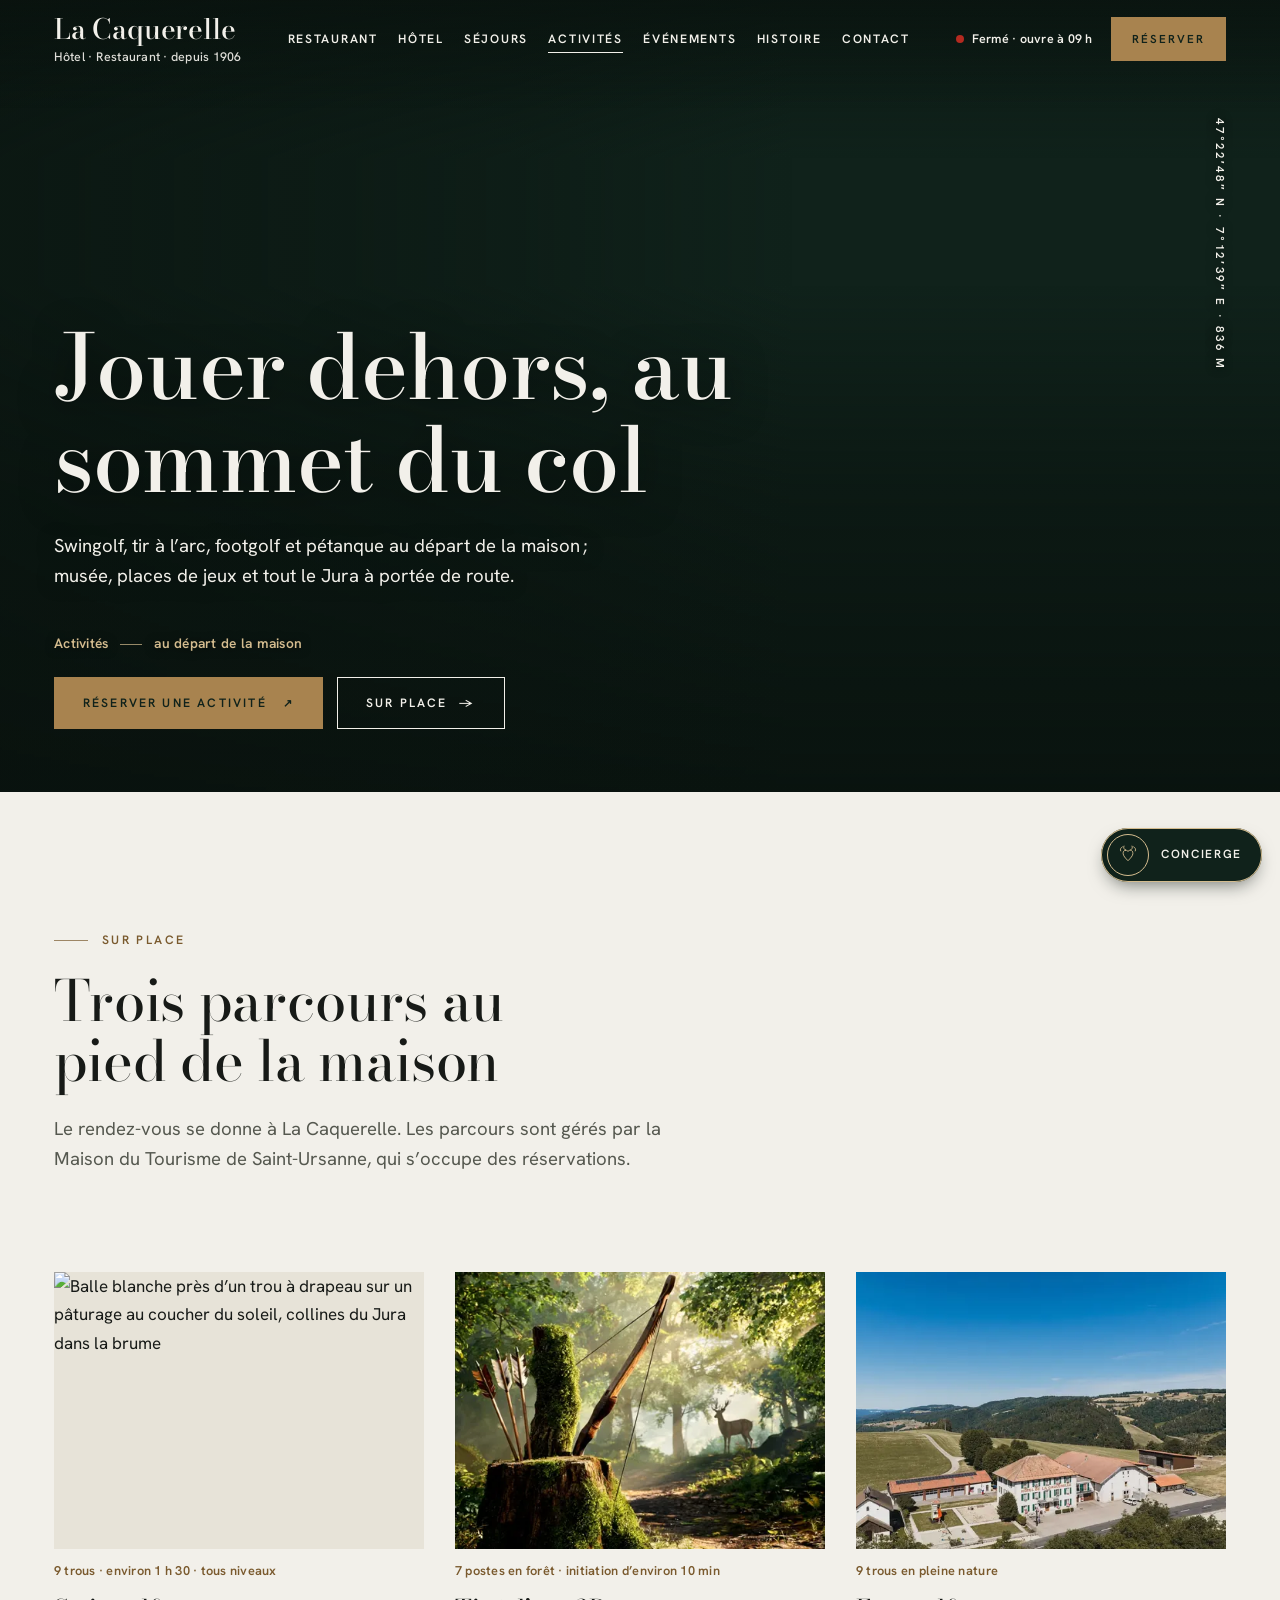
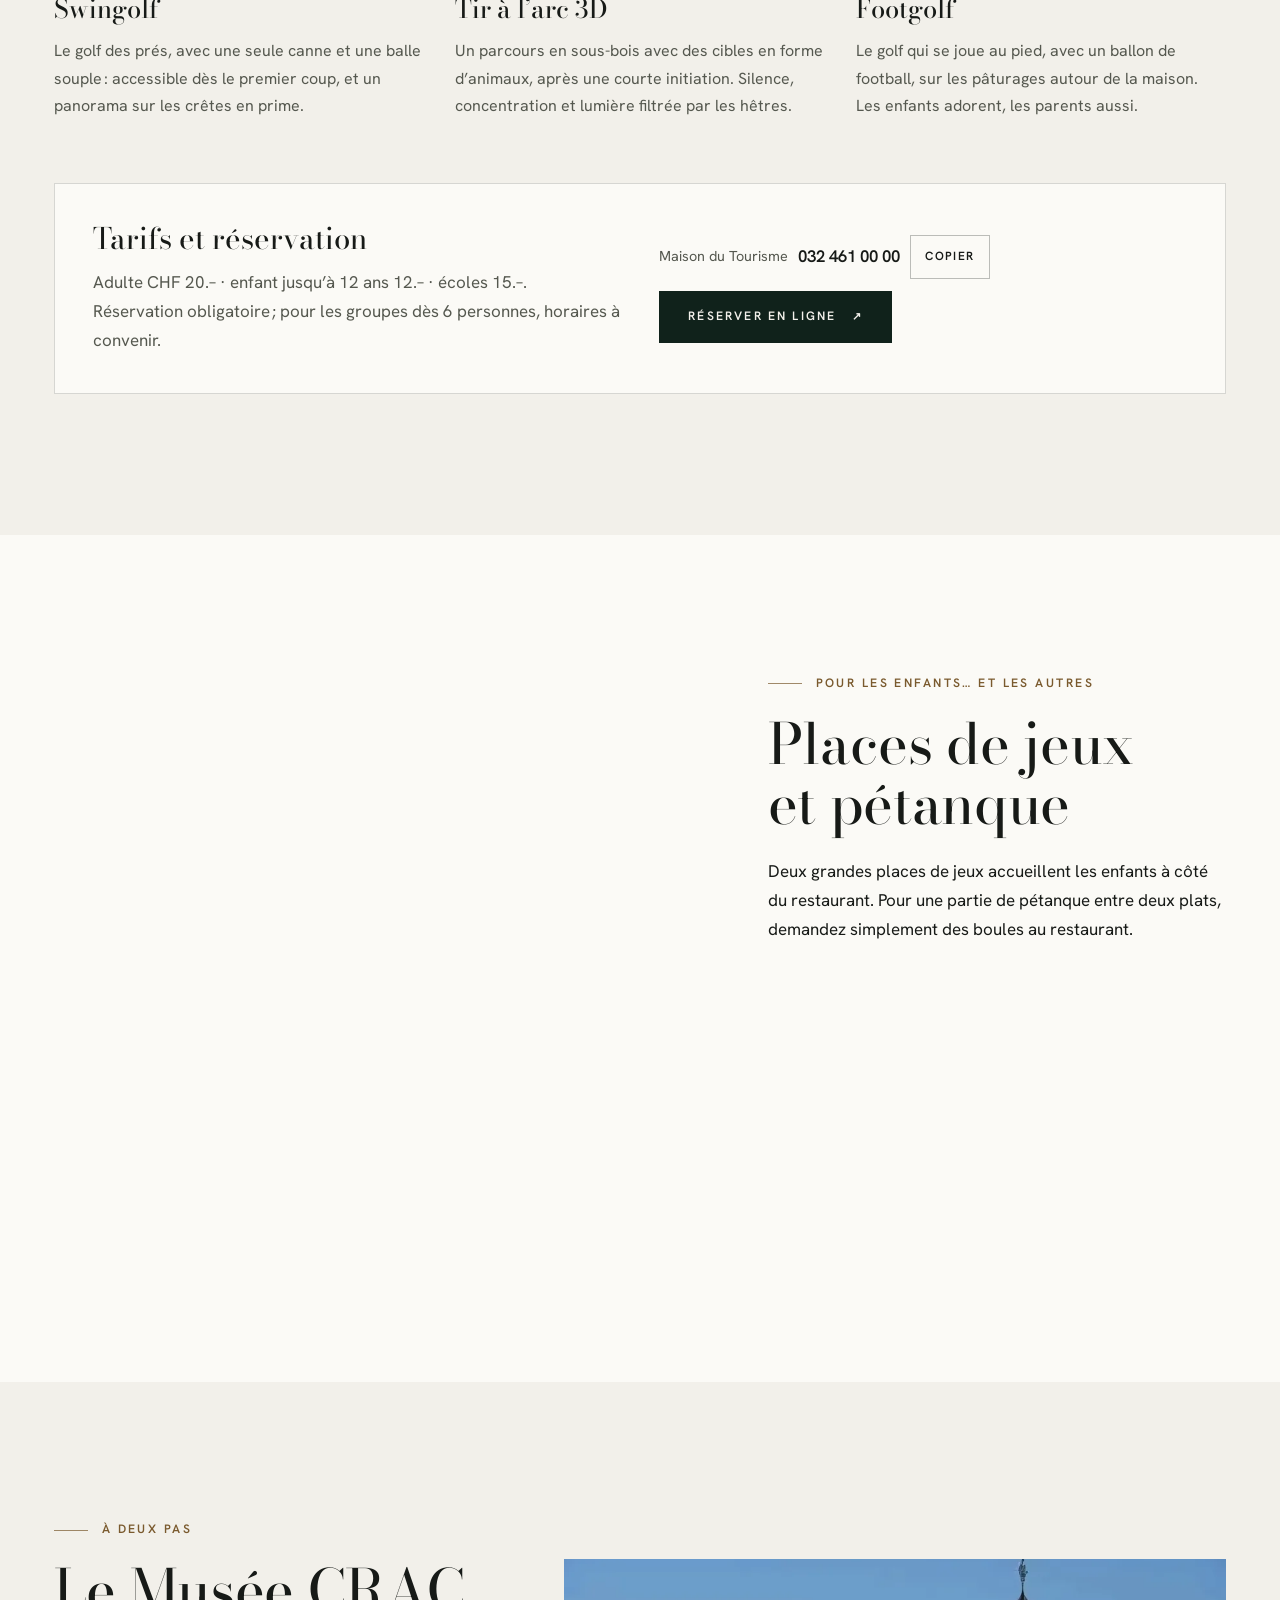
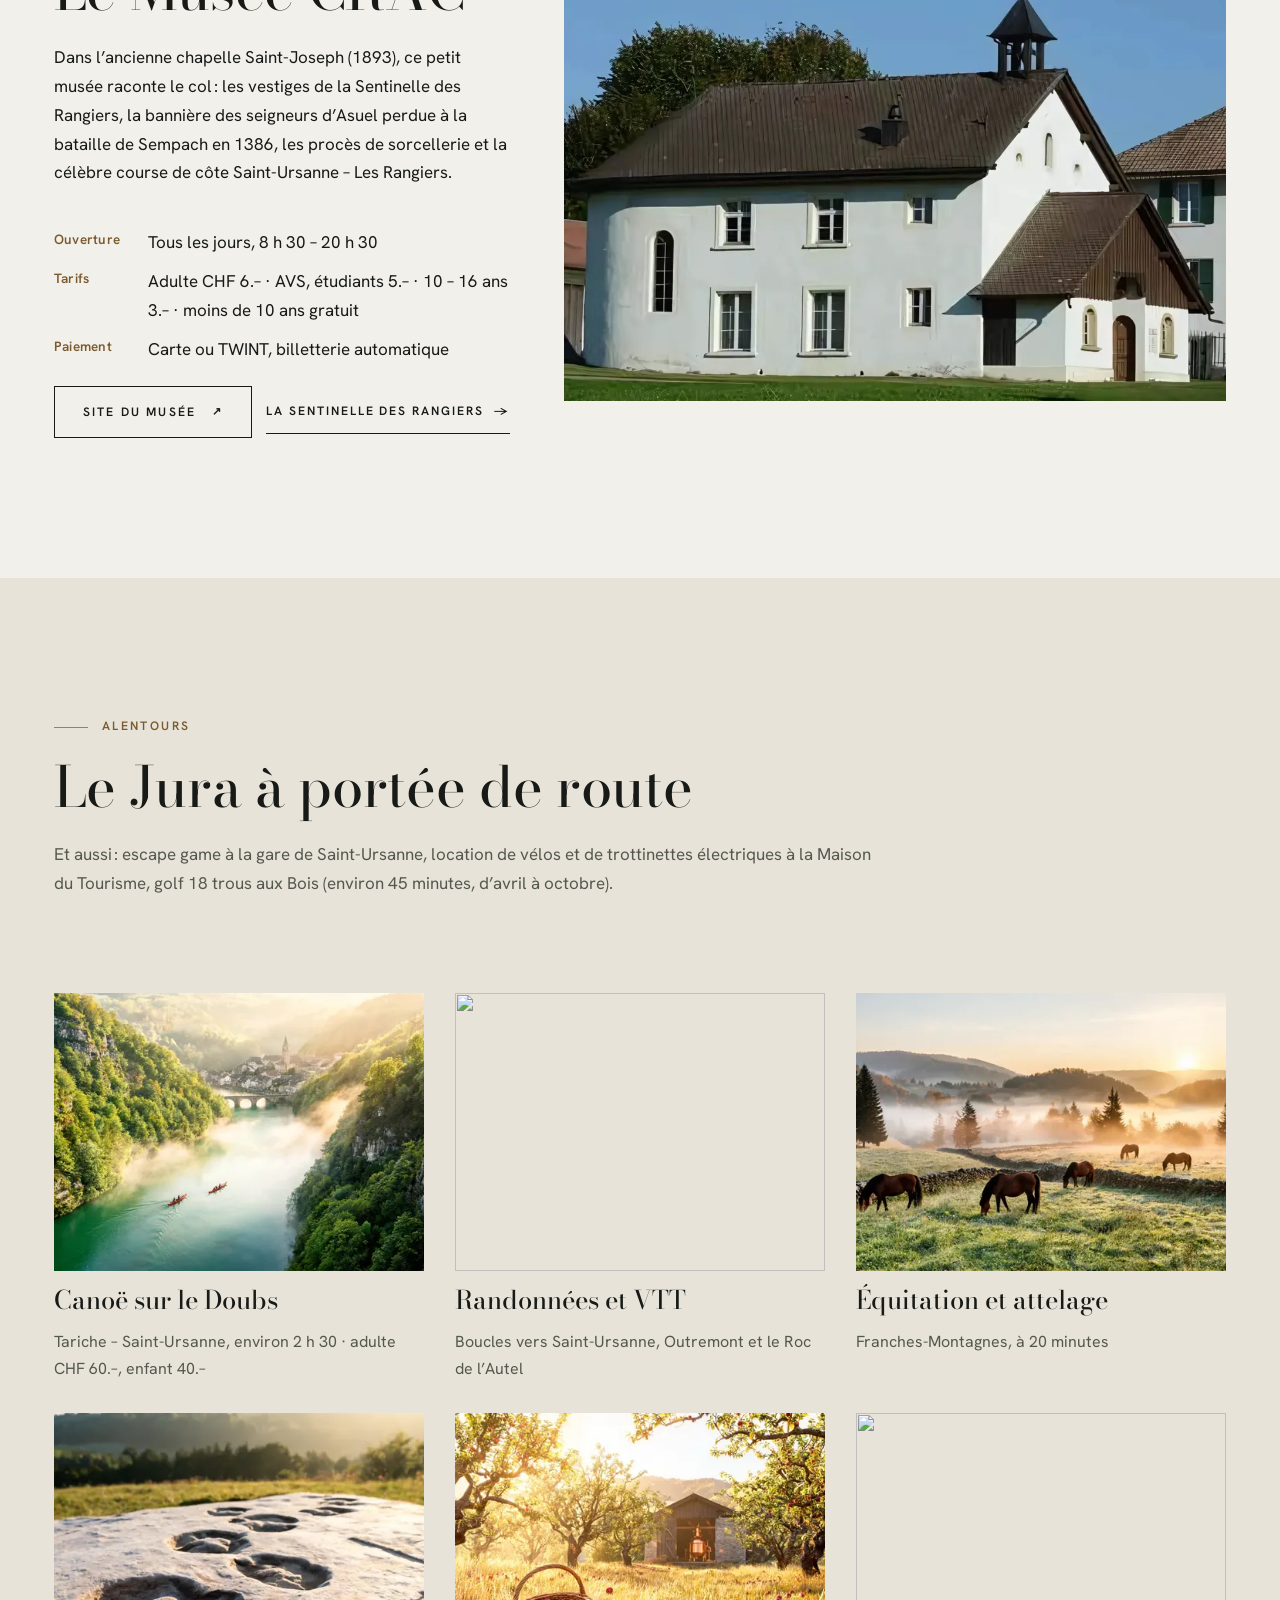
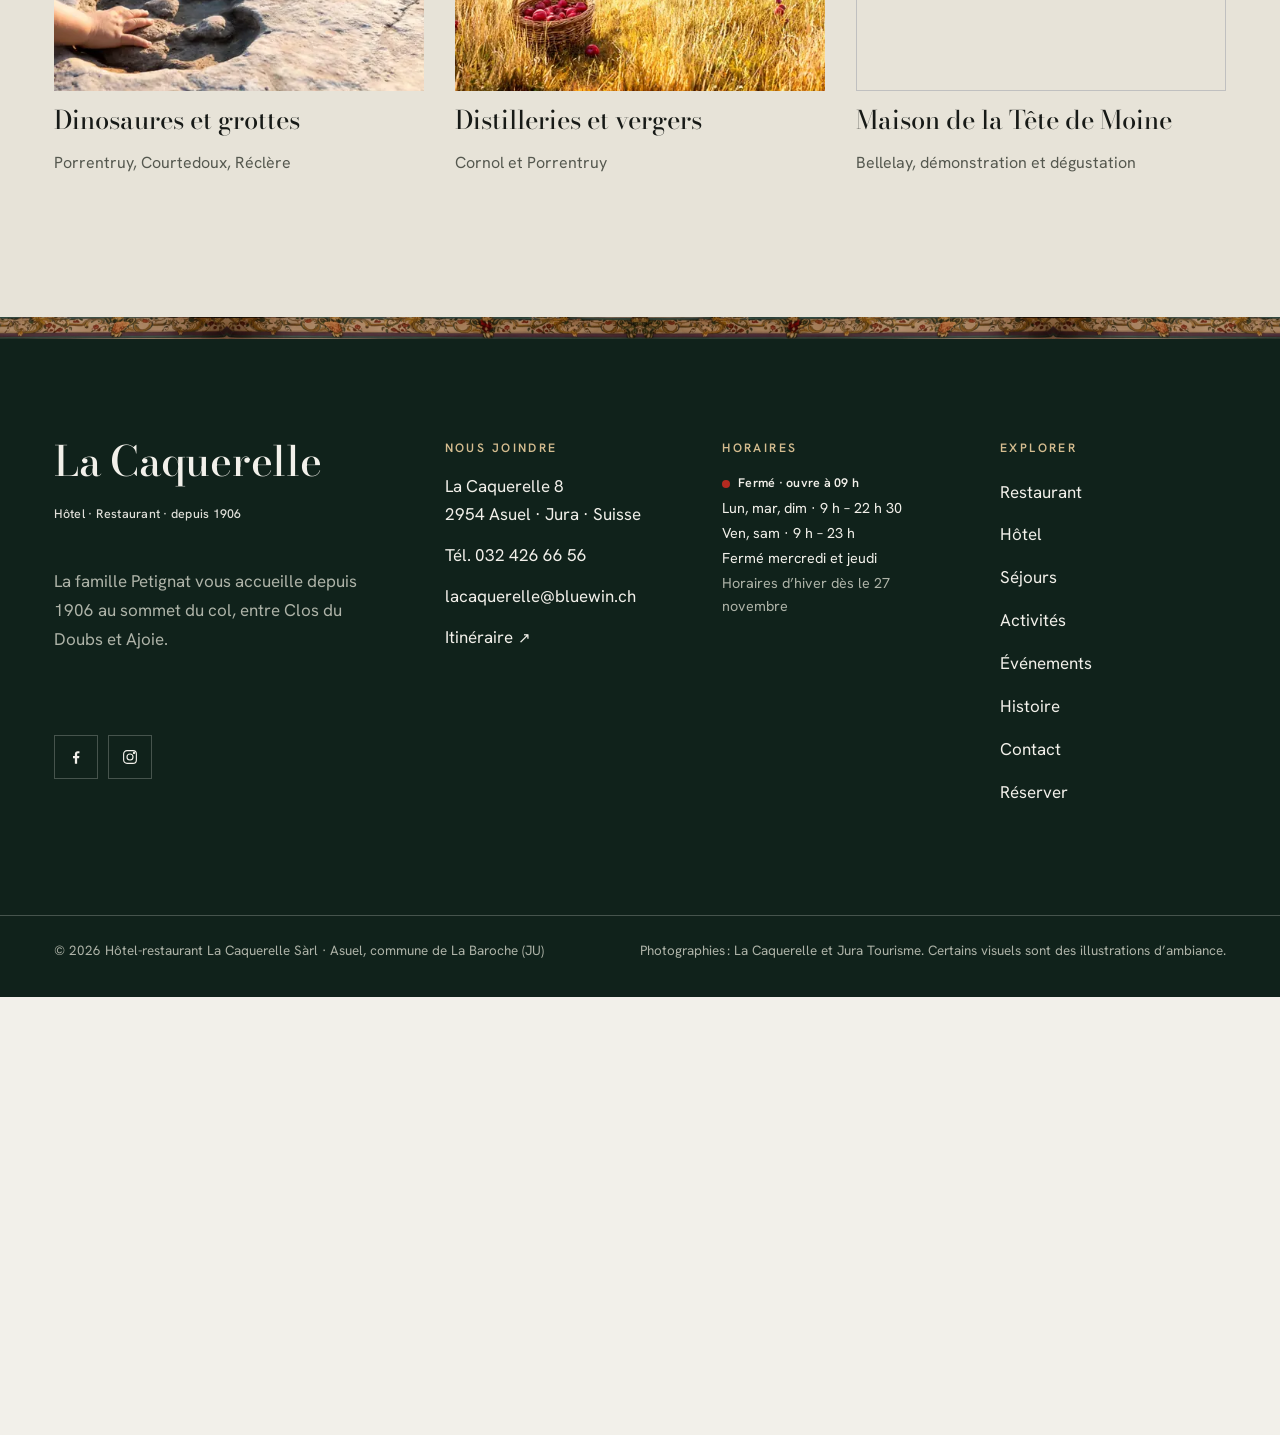
==== activites.html @ 36764144 "Add files via upload" ====
<!doctype html>
<html lang="fr-CH">
<head><meta name="googlebot" content="noindex, nofollow">
<meta charset="utf-8">
<meta name="viewport" content="width=device-width, initial-scale=1, viewport-fit=cover">
<title>Activités au col de La Caquerelle · swingolf, tir à l’arc, footgolf | Jura</title>
<meta name="description" content="Activités à La Caquerelle (JU) : swingolf 9 trous, tir à l’arc 3D en forêt, footgolf, pétanque, places de jeux et Musée CRAC. Canoë sur le Doubs, randonnées, Franches-Montagnes et dinosaures à proximité.">
<link rel="canonical" href="https://www.lacaquerelle.com/activites.html">
<meta name="robots" content="noindex, nofollow, noarchive, nosnippet, noimageindex">
<meta name="theme-color" content="#10221B">
<meta property="og:type" content="website">
<meta property="og:locale" content="fr_CH">
<meta property="og:site_name" content="La Caquerelle">
<meta property="og:title" content="Activités au col de La Caquerelle · swingolf, tir à l’arc, footgolf | Jura">
<meta property="og:description" content="Activités à La Caquerelle (JU) : swingolf 9 trous, tir à l’arc 3D en forêt, footgolf, pétanque, places de jeux et Musée CRAC. Canoë sur le Doubs, randonnées, Franches-Montagnes et dinosaures à proximité.">
<meta property="og:url" content="https://www.lacaquerelle.com/activites.html">
<meta property="og:image" content="https://www.lacaquerelle.com/img/swingolf.webp">
<meta property="og:image:width" content="1456"><meta property="og:image:height" content="819">
<meta name="twitter:card" content="summary_large_image">
<meta name="geo.region" content="CH-JU"><meta name="geo.placename" content="Asuel, La Caquerelle"><meta name="geo.position" content="47.379887;7.2109573"><meta name="ICBM" content="47.379887, 7.2109573">
<link rel="preconnect" href="https://fonts.googleapis.com"><link rel="preconnect" href="https://fonts.gstatic.com" crossorigin>
<link rel="stylesheet" href="https://fonts.googleapis.com/css2?family=Bodoni+Moda:opsz,wght@6..96,400..700&family=Hanken+Grotesk:wght@400;500;600&family=Pinyon+Script&display=swap">
<link rel="stylesheet" href="site.css">
<link rel="preload" as="image" href="swingolf.webp" imagesrcset="swingolf-640.webp 640w, swingolf-1024.webp 1024w, swingolf.webp 1456w" imagesizes="100vw" fetchpriority="high">
<script type="application/ld+json">{"@context":"https://schema.org","@graph":[{"@type":"WebSite","@id":"https://www.lacaquerelle.com/#site","url":"https://www.lacaquerelle.com/","name":"La Caquerelle","inLanguage":"fr-CH","publisher":{"@id":"https://www.lacaquerelle.com/#hotel"}},{"@type":"Hotel","@id":"https://www.lacaquerelle.com/#hotel","name":"Hôtel-Restaurant La Caquerelle","alternateName":["La Caquerelle","Hôtel de La Caquerelle","Auberge du Chevreuil"],"description":"Hôtel-restaurant familial au col de La Caquerelle (836 m), à Asuel dans le canton du Jura (Suisse), tenu par la famille Petignat depuis 1906 : 9 chambres, cuisine régionale et gibier en saison, salles de banquet et de séminaire.","url":"https://www.lacaquerelle.com/","telephone":"+41 32 426 66 56","email":"lacaquerelle@bluewin.ch","foundingDate":"1906","address":{"@type":"PostalAddress","streetAddress":"La Caquerelle 8","postalCode":"2954","addressLocality":"Asuel","addressRegion":"JU","addressCountry":"CH"},"geo":{"@type":"GeoCoordinates","latitude":47.379887,"longitude":7.2109573,"elevation":"836"},"hasMap":"https://www.google.com/maps/search/?api=1&query=47.379887%2C7.2109573","image":["https://www.lacaquerelle.com/img/facade-bleue.webp","https://www.lacaquerelle.com/img/aerien-automne.webp"],"numberOfRooms":9,"checkinTime":"15:00","checkoutTime":"11:00","amenityFeature":[{"@type":"LocationFeatureSpecification","name":"Wifi gratuit","value":true},{"@type":"LocationFeatureSpecification","name":"Parking gratuit","value":true},{"@type":"LocationFeatureSpecification","name":"Restaurant","value":true},{"@type":"LocationFeatureSpecification","name":"Terrasse","value":true},{"@type":"LocationFeatureSpecification","name":"Salles de conférence","value":true},{"@type":"LocationFeatureSpecification","name":"Places de jeux","value":true},{"@type":"LocationFeatureSpecification","name":"Douche et WC privatifs","value":true},{"@type":"LocationFeatureSpecification","name":"Télévision à écran plat","value":true}],"containsPlace":{"@id":"https://www.lacaquerelle.com/#restaurant"},"potentialAction":{"@type":"ReserveAction","target":"https://booking.juratroislacs.ch/TDS00020010000457519/tbooking/?lang=fr","name":"Réserver une chambre"},"sameAs":["https://www.facebook.com/La-Caquerelle-248301128553307/","https://www.instagram.com/restaurant_lacaquerelle/","https://www.j3l.ch/fr/P46344","https://www.myswitzerland.com/fr-ch/experiences/food-wine/restaurant/hotel-restaurant-de-la-caquerelle-1/"],"areaServed":"Jura, Suisse","brand":{"@type":"Brand","name":"La Caquerelle"}},{"@type":"Restaurant","@id":"https://www.lacaquerelle.com/#restaurant","name":"Restaurant La Caquerelle","url":"https://www.lacaquerelle.com/restaurant.html","telephone":"+41 32 426 66 56","address":{"@type":"PostalAddress","streetAddress":"La Caquerelle 8","postalCode":"2954","addressLocality":"Asuel","addressRegion":"JU","addressCountry":"CH"},"geo":{"@type":"GeoCoordinates","latitude":47.379887,"longitude":7.2109573,"elevation":"836"},"servesCuisine":["Cuisine régionale jurassienne","Cuisine suisse","Gibier","Végétarien"],"priceRange":"CHF 23–52","acceptsReservations":"https://www.mylocalina.ch/widget/?id=2bb7ca5d-07d8-4615-83be-13c94adc9818","hasMenu":"https://www.lacaquerelle.com/restaurant.html#carte","openingHoursSpecification":[{"@type":"OpeningHoursSpecification","dayOfWeek":["Monday","Tuesday","Sunday"],"opens":"09:00","closes":"22:30","validFrom":"2026-04-02","validThrough":"2026-11-26"},{"@type":"OpeningHoursSpecification","dayOfWeek":["Friday","Saturday"],"opens":"09:00","closes":"23:00","validFrom":"2026-04-02","validThrough":"2026-11-26"},{"@type":"OpeningHoursSpecification","dayOfWeek":["Monday","Tuesday"],"opens":"09:00","closes":"14:30","validFrom":"2026-11-27","validThrough":"2027-03-31"},{"@type":"OpeningHoursSpecification","dayOfWeek":["Monday","Tuesday"],"opens":"18:00","closes":"22:30","validFrom":"2026-11-27","validThrough":"2027-03-31"},{"@type":"OpeningHoursSpecification","dayOfWeek":["Friday","Saturday"],"opens":"09:00","closes":"23:00","validFrom":"2026-11-27","validThrough":"2027-03-31"},{"@type":"OpeningHoursSpecification","dayOfWeek":["Sunday"],"opens":"09:00","closes":"15:00","validFrom":"2026-11-27","validThrough":"2027-03-31"},{"@type":"OpeningHoursSpecification","dayOfWeek":["Sunday"],"opens":"18:00","closes":"22:30","validFrom":"2026-11-27","validThrough":"2027-03-31"},{"@type":"OpeningHoursSpecification","opens":"00:00","closes":"00:00","validFrom":"2026-12-24","validThrough":"2026-12-26"}],"image":"https://www.lacaquerelle.com/img/salle-soir.webp","description":"Cuisine authentique et généreuse de tradition familiale : gibier en automne, mets au fromage, truites du Jura et produits d'artisans d'Ajoie. 80 couverts, une salle de 25 places et une terrasse ombragée.","potentialAction":{"@type":"ReserveAction","target":"https://www.mylocalina.ch/widget/?id=2bb7ca5d-07d8-4615-83be-13c94adc9818","name":"Réserver une table"}},{"@type":"ItemList","name":"Activités à La Caquerelle","itemListElement":[{"@type":"ListItem","position":1,"item":{"@type":"TouristAttraction","name":"Swingolf de La Caquerelle","description":"Parcours de swingolf de 9 trous au col de La Caquerelle.","address":{"@type":"PostalAddress","streetAddress":"La Caquerelle 8","postalCode":"2954","addressLocality":"Asuel","addressRegion":"JU","addressCountry":"CH"}}},{"@type":"ListItem","position":2,"item":{"@type":"TouristAttraction","name":"Parcours de tir à l’arc 3D de La Caquerelle","description":"Parcours en forêt de 7 postes avec cibles animales 3D.","address":{"@type":"PostalAddress","streetAddress":"La Caquerelle 8","postalCode":"2954","addressLocality":"Asuel","addressRegion":"JU","addressCountry":"CH"}}},{"@type":"ListItem","position":3,"item":{"@type":"TouristAttraction","name":"Footgolf de La Caquerelle","description":"Parcours de footgolf de 9 trous en pleine nature.","address":{"@type":"PostalAddress","streetAddress":"La Caquerelle 8","postalCode":"2954","addressLocality":"Asuel","addressRegion":"JU","addressCountry":"CH"}}},{"@type":"ListItem","position":4,"item":{"@type":"Museum","name":"Musée CRAC","description":"Musée installé dans l’ancienne chapelle Saint-Joseph (1893) : vestiges de la Sentinelle des Rangiers, bannière des seigneurs d’Asuel, histoire du col.","url":"https://www.musee-crac.ch/","address":{"@type":"PostalAddress","streetAddress":"La Caquerelle 8b","postalCode":"2954","addressLocality":"Asuel","addressRegion":"JU","addressCountry":"CH"}}}]},{"@type":"BreadcrumbList","itemListElement":[{"@type":"ListItem","position":1,"name":"Accueil","item":"https://www.lacaquerelle.com/"},{"@type":"ListItem","position":2,"name":"Activités","item":"https://www.lacaquerelle.com/activites.html"}]}]}</script>
</head>
<body>
<a class="skip" href="#contenu">Aller au contenu</a>
<header class="site-header" data-header>
  <div class="site-header__inner">
    <a class="brand" href="./"><span class="brand__name">La Caquerelle</span><span class="brand__tag">Hôtel · Restaurant · depuis 1906</span></a>
    <nav class="nav" aria-label="Navigation principale"><ul><li><a href="restaurant.html">Restaurant</a></li><li><a href="hotel.html">Hôtel</a></li><li><a href="sejours.html">Séjours</a></li><li><a href="activites.html" aria-current="page">Activités</a></li><li><a href="evenements.html">Événements</a></li><li><a href="historique.html">Histoire</a></li><li><a href="contact.html">Contact</a></li></ul></nav>
    <div class="header-actions">
      <span class="open-pill" data-open-status>Horaires</span>
      <a class="btn btn--brass btn--sm" href="reserver.html">Réserver</a>
      <button class="burger" type="button" data-burger aria-expanded="false" aria-controls="menu" aria-label="Ouvrir le menu"><span></span></button>
    </div>
  </div>
</header>
<div class="menu-overlay" id="menu" role="dialog" aria-modal="true" aria-label="Menu du site" hidden>
  <div class="menu-overlay__top"><span class="brand"><span class="brand__name">La Caquerelle</span><span class="brand__tag">Hôtel · Restaurant · depuis 1906</span></span><button class="menu-close" type="button" data-close aria-label="Fermer le menu">×</button></div>
  <nav aria-label="Menu mobile"><ul><li><a href="./">Accueil</a></li><li><a href="restaurant.html">Restaurant</a></li><li><a href="hotel.html">Hôtel</a></li><li><a href="sejours.html">Séjours</a></li><li><a href="activites.html" aria-current="page">Activités</a></li><li><a href="evenements.html">Événements</a></li><li><a href="historique.html">Histoire</a></li><li><a href="contact.html">Contact</a></li><li><a href="reserver.html">Réserver</a></li></ul></nav>
  <p class="small">La Caquerelle 8 · 2954 Asuel · <span class="num">032 426 66 56</span></p>
</div>
<main id="contenu">

<section class="hero hero--page">
  <div class="hero__media"><img src="swingolf-1024.webp" srcset="swingolf-640.webp 640w, swingolf-1024.webp 1024w, swingolf.webp 1456w" sizes="100vw" alt="Drapeau de swingolf au sommet d’un pâturage, collines du Jura dans la lumière dorée" width="1456" height="819" fetchpriority="high" decoding="async"></div>
  <span class="hero__coords" aria-hidden="true">47°22′48″ N · 7°12′39″ E · 836 m</span>
  <div class="hero__content">
    <h1 class="display h1">Jouer dehors, au sommet du col</h1>
    <p class="lead">Swingolf, tir à l’arc, footgolf et pétanque au départ de la maison ; musée, places de jeux et tout le Jura à portée de route.</p>
    <p class="hero__meta"><span>Activités</span><span>au départ de la maison</span></p>
    <div class="btn-row"><a class="btn btn--brass ext" href="https://maisondutourisme.ch/fr/reservation" target="_blank" rel="noopener">Réserver une activité</a><a class="btn btn--light" href="#sur-place">Sur place <span class="arr" aria-hidden="true">→</span></a></div>
    
  </div>
</section>


<section class="section" id="sur-place" aria-labelledby="sp-t">
  <div class="container">
    <div class="section-head"><span class="eyebrow">Sur place</span><h2 class="h2" id="sp-t">Trois parcours au pied de la maison</h2><p class="lead muted">Le rendez-vous se donne à La Caquerelle. Les parcours sont gérés par la Maison du Tourisme de Saint-Ursanne, qui s’occupe des réservations.</p></div>
    <div class="cards"><article class="card"><div class="card__img"><img src="swingolf-1024.webp" srcset="swingolf-640.webp 640w, swingolf-1024.webp 1024w, swingolf.webp 1456w" sizes="(max-width: 620px) 100vw, (max-width: 980px) 50vw, 400px" alt="Balle blanche près d’un trou à drapeau sur un pâturage au coucher du soleil, collines du Jura dans la brume" width="1456" height="819" loading="lazy" decoding="async"></div><div class="card__meta"><span>9 trous · environ 1 h 30 · tous niveaux</span></div><h3>Swingolf</h3><p>Le golf des prés, avec une seule canne et une balle souple : accessible dès le premier coup, et un panorama sur les crêtes en prime.</p></article><article class="card"><div class="card__img"><img src="archerie-1024.webp" srcset="archerie-640.webp 640w, archerie-1024.webp 1024w, archerie.webp 1456w" sizes="(max-width: 620px) 100vw, (max-width: 980px) 50vw, 400px" alt="Arc de bois et flèches contre une souche moussue, un cerf à la lisière de la forêt" width="1456" height="819" loading="lazy" decoding="async"></div><div class="card__meta"><span>7 postes en forêt · initiation d’environ 10 min</span></div><h3>Tir à l’arc 3D</h3><p>Un parcours en sous-bois avec des cibles en forme d’animaux, après une courte initiation. Silence, concentration et lumière filtrée par les hêtres.</p></article><article class="card"><div class="card__img"><img src="photo-aerial-1024.webp" srcset="photo-aerial-640.webp 640w, photo-aerial-1024.webp 1024w, photo-aerial.webp 1345w" sizes="(max-width: 620px) 100vw, (max-width: 980px) 50vw, 400px" alt="Vue aérienne de La Caquerelle en été, entre pâturages et forêts du Jura" width="1345" height="896" loading="lazy" decoding="async"></div><div class="card__meta"><span>9 trous en pleine nature</span></div><h3>Footgolf</h3><p>Le golf qui se joue au pied, avec un ballon de football, sur les pâturages autour de la maison. Les enfants adorent, les parents aussi.</p></article></div>
    <div class="panel mt-l grid-2" style="align-items:center">
      <div class="stack-sm"><h3 class="h3">Tarifs et réservation</h3><p class="muted" style="margin:0">Adulte CHF 20.– · enfant jusqu’à 12 ans 12.– · écoles 15.–. Réservation obligatoire ; pour les groupes dès 6 personnes, horaires à convenir.</p></div>
      <div class="stack-sm"><p class="copyline" style="margin:0"><span class="small muted">Maison du Tourisme</span><code id="tel-mdt">032 461 00 00</code><button class="copy" type="button" data-copy="#tel-mdt">Copier</button></p><div class="btn-row"><a class="btn btn--solid ext" href="https://maisondutourisme.ch/fr/reservation" target="_blank" rel="noopener">Réserver en ligne</a></div></div>
    </div>
  </div>
</section>

<section class="section section--paper" aria-labelledby="jeux-t">
  <div class="container split">
    <figure class="split__media split__media--wide"><img src="photo-jeux1-1024.webp" srcset="photo-jeux1-640.webp 640w, photo-jeux1-1024.webp 1024w, photo-jeux1.webp 1344w" sizes="(max-width: 900px) 100vw, 58vw" alt="Place de jeux avec toboggan rouge et balançoires sur le gazon devant l’hôtel" width="1344" height="896" loading="lazy" decoding="async"></figure>
    <div class="split__text stack">
      <span class="eyebrow">Pour les enfants… et les autres</span>
      <h2 class="h2" id="jeux-t">Places de jeux et pétanque</h2>
      <p>Deux grandes places de jeux accueillent les enfants à côté du restaurant. Pour une partie de pétanque entre deux plats, demandez simplement des boules au restaurant.</p>
      <figure><img src="photo-jeux2-1024.webp" srcset="photo-jeux2-640.webp 640w, photo-jeux2-1024.webp 1024w, photo-jeux2.webp 1456w" sizes="(max-width: 900px) 100vw, 58vw" alt="Grande structure de jeux colorée sur la pelouse, forêt en arrière-plan" width="1456" height="813" loading="lazy" decoding="async"></figure>
    </div>
  </div>
</section>

<section class="section" id="musee" aria-labelledby="crac-t">
  <div class="container split split--rev">
    <figure class="split__media split__media--wide"><img src="photo-chapelle-1024.webp" srcset="photo-chapelle-640.webp 640w, photo-chapelle-1024.webp 1024w, photo-chapelle.webp 1307w" sizes="(max-width: 900px) 100vw, 58vw" alt="L’ancienne chapelle Saint-Joseph de La Caquerelle, aujourd’hui Musée CRAC, murs blancs et clocheton" width="1307" height="924" loading="lazy" decoding="async"></figure>
    <div class="split__text stack">
      <span class="eyebrow">À deux pas</span>
      <h2 class="h2" id="crac-t">Le Musée CRAC</h2>
      <p>Dans l’ancienne chapelle Saint-Joseph (1893), ce petit musée raconte le col : les vestiges de la Sentinelle des Rangiers, la bannière des seigneurs d’Asuel perdue à la bataille de Sempach en 1386, les procès de sorcellerie et la célèbre course de côte Saint-Ursanne – Les Rangiers.</p>
      <dl class="kv"><dt>Ouverture</dt><dd>Tous les jours, 8 h 30 – 20 h 30</dd><dt>Tarifs</dt><dd>Adulte CHF 6.– · AVS, étudiants 5.– · 10 – 16 ans 3.– · moins de 10 ans gratuit</dd><dt>Paiement</dt><dd>Carte ou TWINT, billetterie automatique</dd></dl>
      <div class="btn-row"><a class="btn ext" href="https://www.musee-crac.ch/" target="_blank" rel="noopener">Site du musée</a><a class="link" href="historique.html#sentinelle">La Sentinelle des Rangiers <span class="arr" aria-hidden="true">→</span></a></div>
    </div>
  </div>
</section>

<section class="section section--deep" aria-labelledby="near-t">
  <div class="container">
    <div class="section-head"><span class="eyebrow">Alentours</span><h2 class="h2" id="near-t">Le Jura à portée de route</h2><p class="muted">Et aussi : escape game à la gare de Saint-Ursanne, location de vélos et de trottinettes électriques à la Maison du Tourisme, golf 18 trous aux Bois (environ 45 minutes, d’avril à octobre).</p></div>
    <div class="cards"><a class="card" href="sejours.html#doubs"><div class="card__img"><img src="doubs-1024.webp" srcset="doubs-640.webp 640w, doubs-1024.webp 1024w, doubs-1600.webp 1600w, doubs.webp 2400w" sizes="(max-width: 620px) 100vw, (max-width: 980px) 50vw, 400px" alt="" width="2400" height="1350" loading="lazy" decoding="async"></div><h3>Canoë sur le Doubs</h3><p>Tariche – Saint-Ursanne, environ 2 h 30 · adulte CHF 60.–, enfant 40.–</p></a><a class="card" href="sejours.html#randonnee"><div class="card__img"><img src="rando-1024.webp" srcset="rando-640.webp 640w, rando-1024.webp 1024w, rando.webp 1456w" sizes="(max-width: 620px) 100vw, (max-width: 980px) 50vw, 400px" alt="" width="1456" height="819" loading="lazy" decoding="async"></div><h3>Randonnées et VTT</h3><p>Boucles vers Saint-Ursanne, Outremont et le Roc de l’Autel</p></a><a class="card" href="sejours.html#franches-montagnes"><div class="card__img"><img src="chevaux-1024.webp" srcset="chevaux-640.webp 640w, chevaux-1024.webp 1024w, chevaux.webp 1456w" sizes="(max-width: 620px) 100vw, (max-width: 980px) 50vw, 400px" alt="" width="1456" height="819" loading="lazy" decoding="async"></div><h3>Équitation et attelage</h3><p>Franches-Montagnes, à 20 minutes</p></a><a class="card" href="sejours.html#dinosaures"><div class="card__img"><img src="dinosaures-1024.webp" srcset="dinosaures-640.webp 640w, dinosaures-1024.webp 1024w, dinosaures.webp 1456w" sizes="(max-width: 620px) 100vw, (max-width: 980px) 50vw, 400px" alt="" width="1456" height="819" loading="lazy" decoding="async"></div><h3>Dinosaures et grottes</h3><p>Porrentruy, Courtedoux, Réclère</p></a><a class="card" href="sejours.html#damassine"><div class="card__img"><img src="damassine-1024.webp" srcset="damassine-640.webp 640w, damassine-1024.webp 1024w, damassine.webp 1456w" sizes="(max-width: 620px) 100vw, (max-width: 980px) 50vw, 400px" alt="" width="1456" height="819" loading="lazy" decoding="async"></div><h3>Distilleries et vergers</h3><p>Cornol et Porrentruy</p></a><a class="card" href="sejours.html#hiver"><div class="card__img"><img src="tetedemoine-1024.webp" srcset="tetedemoine-640.webp 640w, tetedemoine-1024.webp 1024w, tetedemoine.webp 1456w" sizes="(max-width: 620px) 100vw, (max-width: 980px) 50vw, 400px" alt="" width="1456" height="819" loading="lazy" decoding="async"></div><h3>Maison de la Tête de Moine</h3><p>Bellelay, démonstration et dégustation</p></a></div>
  </div>
</section>

</main>
<footer class="site-footer on-dark">
  <div class="frise" aria-hidden="true"></div>
  <div class="container footer-grid">
    <div class="footer-brand stack-sm">
      <span class="brand"><span class="brand__name">La Caquerelle</span><span class="brand__tag">Hôtel · Restaurant · depuis 1906</span></span>
      <p class="muted mt-s">La famille Petignat vous accueille depuis 1906 au sommet du col, entre Clos du Doubs et Ajoie.</p>
      <div class="socials"><a href="https://www.facebook.com/La-Caquerelle-248301128553307/" target="_blank" rel="noopener" aria-label="Facebook"><svg viewBox="0 0 24 24" fill="currentColor" aria-hidden="true"><path d="M13.5 21v-7.5h2.6l.4-3h-3V8.6c0-.9.3-1.5 1.5-1.5h1.6V4.4c-.3 0-1.2-.1-2.3-.1-2.3 0-3.8 1.4-3.8 3.9v2.3H8v3h2.5V21h3z"/></svg></a><a href="https://www.instagram.com/restaurant_lacaquerelle/" target="_blank" rel="noopener" aria-label="Instagram"><svg viewBox="0 0 24 24" fill="none" stroke="currentColor" stroke-width="1.5" aria-hidden="true"><rect x="3.5" y="3.5" width="17" height="17" rx="4.5"/><circle cx="12" cy="12" r="4"/><circle cx="17.3" cy="6.7" r=".8" fill="currentColor"/></svg></a></div>
    </div>
    <div>
      <h2>Nous joindre</h2>
      <address style="font-style:normal" class="stack-sm">
        <span>La Caquerelle 8<br>2954 Asuel · Jura · Suisse</span>
        <span class="num">Tél. 032 426 66 56</span>
        <span>lacaquerelle@bluewin.ch</span>
        <a class="ext" href="https://www.google.com/maps/search/?api=1&query=47.379887%2C7.2109573" target="_blank" rel="noopener">Itinéraire</a>
      </address>
    </div>
    <div>
      <h2>Horaires</h2>
      <ul class="small">
        <li><span class="open-pill" data-open-status>Horaires</span></li>
        <li>Lun, mar, dim · 9 h – 22 h 30</li>
        <li>Ven, sam · 9 h – 23 h</li>
        <li>Fermé mercredi et jeudi</li>
        <li class="muted">Horaires d’hiver dès le 27 novembre</li>
      </ul>
    </div>
    <div>
      <h2>Explorer</h2>
      <ul><li><a href="restaurant.html">Restaurant</a></li><li><a href="hotel.html">Hôtel</a></li><li><a href="sejours.html">Séjours</a></li><li><a href="activites.html">Activités</a></li><li><a href="evenements.html">Événements</a></li><li><a href="historique.html">Histoire</a></li><li><a href="contact.html">Contact</a></li><li><a href="reserver.html">Réserver</a></li></ul>
    </div>
  </div>
  <div class="container footer-bottom">
    <p>© 2026 Hôtel-restaurant La Caquerelle Sàrl · Asuel, commune de La Baroche (JU)</p>
    <p>Photographies : La Caquerelle et Jura Tourisme. Certains visuels sont des illustrations d’ambiance.</p>
  </div>
</footer>
<button class="cg-fab" type="button" data-cg-fab aria-expanded="false" aria-label="Ouvrir le concierge"><span class="cg-mono"><svg viewBox="0 0 32 32" fill="none" stroke="currentColor" stroke-width="1.1" stroke-linecap="round" stroke-linejoin="round" aria-hidden="true"><path d="M11 5c-1 2 0 4 2 5M9 6c-2 1-3 3-2 5M21 5c1 2 0 4-2 5M23 6c2 1 3 3 2 5"/><path d="M13 10c-2 0-3 2-3 4 0 3 3 6 6 9 3-3 6-6 6-9 0-2-1-4-3-4-1 0-2 .5-3 1.5C15 10.5 14 10 13 10z"/></svg></span><span class="lbl">Concierge</span></button>
<script src="site.js" defer></script>
</body>
</html>
---- site.css ----
/* La Caquerelle — feuille de style
   Layout : des « chapitres » photographiques plein écran alternent avec des bandes éditoriales couleur chaux
   sur une grille de 12 colonnes (1320 px) ; les sections vert sapin portent la réservation et le concierge.
   Typo : Bodoni Moda (titres, optique réglée selon le fond) · Hanken Grotesk 400/500/600 (texte, étiquettes). */
:root{
  --chaux:#F2F0EA;        /* façade chaulée */
  --chaux-deep:#E7E3D8;
  --paper:#FBFAF6;
  --spruce:#10221B;       /* nuit sur les sapins */
  --spruce-2:#183429;
  --shutter:#245442;      /* volets verts */
  --brass:#A8834F;        /* laiton : filets, fonds de boutons */
  --brass-ink:#7A5A2E;    /* laiton lisible : texte sur fond clair (5,5:1) */
  --brass-light:#D4BC8F;  /* laiton sur fond sombre (9:1) */
  --geranium:#B42A20;     /* géraniums des fenêtres */
  --geranium-light:#E8897D;
  --ink:#171A17;
  --stone:#55584F;
  --mist:#AEB3A8;
  --line:rgba(23,26,23,.16);
  --line-light:rgba(242,240,234,.24);
  --scrim:9,18,14;
  --f-display:"Bodoni Moda","Bodoni 72","Didot",Georgia,serif;
  --f-body:"Hanken Grotesk","Helvetica Neue",Arial,sans-serif;
  --f-script:"Pinyon Script","Snell Roundhand","Apple Chancery",cursive;
  /* Optique Bodoni : petite taille optique = déliés plus épais, lisibles sur photo */
  --opsz-page:30;
  --opsz-photo:14;
  --wght-page:440;
  --wght-photo:520;
  --shadow-photo:0 1px 2px rgba(5,12,9,.4),0 6px 36px rgba(5,12,9,.5);
  --t-label:.76rem;       /* étiquettes capitales, ≥ 12 px */
  --gutter:clamp(16px,4.2vw,64px);
  --maxw:1320px;
  --ease:cubic-bezier(.23,1,.32,1);
  --ease-io:cubic-bezier(.77,0,.175,1);
  color-scheme:light;
}
*,*::before,*::after{box-sizing:border-box}
html{-webkit-text-size-adjust:100%;scroll-behavior:smooth;scroll-padding-top:110px}
body{margin:0;background:var(--chaux);color:var(--ink);font:400 1.0625rem/1.7 var(--f-body);-webkit-font-smoothing:antialiased;text-rendering:optimizeLegibility;overflow-x:clip}
img{max-width:100%;height:auto;display:block}
[hidden]{display:none!important}
a{color:inherit;text-underline-offset:.2em}
p{margin:0 0 1.1em}
h1,h2,h3,h4{margin:0;font-weight:400}
ul{margin:0;padding:0}
button,input,select,textarea{font:inherit;color:inherit}
:focus-visible{outline:2px solid var(--brass-ink);outline-offset:3px}
.on-dark :focus-visible,.hero :focus-visible,.chapter :focus-visible,.site-header:not(.is-solid) :focus-visible,.menu-overlay :focus-visible,.concierge :focus-visible{outline-color:var(--brass-light)}
.sr-only{position:absolute!important;width:1px;height:1px;overflow:hidden;clip:rect(0 0 0 0);white-space:nowrap}
.skip{position:absolute;left:16px;top:-80px;z-index:200;background:var(--spruce);color:var(--chaux);padding:14px 18px}
.skip:focus{top:calc(12px + env(safe-area-inset-top,0px))}

/* ---------- Typographie ---------- */
.container{width:100%;max-width:calc(var(--maxw) + 2*var(--gutter));margin-inline:auto;padding-inline:var(--gutter)}
.container--narrow{max-width:calc(820px + 2*var(--gutter))}
.eyebrow{display:inline-flex;align-items:center;gap:14px;font:600 var(--t-label)/1.3 var(--f-body);letter-spacing:.2em;text-transform:uppercase;color:var(--brass-ink)}
.eyebrow::before{content:"";width:34px;height:1px;background:currentColor;opacity:.7;flex:none}
.on-dark .eyebrow,.eyebrow--light{color:var(--brass-light)}
.display,.h2,.h3{font-family:var(--f-display);font-variation-settings:"opsz" var(--opsz-page);font-weight:var(--wght-page);text-wrap:balance}
.display{line-height:1.04;letter-spacing:-.008em}
.display em,.h2 em,.h3 em{font-style:normal}
.h1{font-size:clamp(2.9rem,7vw,6.4rem)}
.h2{font-size:clamp(2.1rem,4.4vw,3.9rem);line-height:1.08;letter-spacing:-.006em}
.h3{font-size:clamp(1.5rem,2.3vw,2rem);line-height:1.15}
.lead{font-size:clamp(1.12rem,1.45vw,1.3rem);line-height:1.62;max-width:62ch}
.muted{color:var(--stone)}
.on-dark .muted{color:var(--mist)}
.small{font-size:.9rem;line-height:1.6}
.stack{display:grid;gap:22px}
.stack-sm{display:grid;gap:12px}
.num{font-variant-numeric:tabular-nums lining-nums}
/* Titres posés sur une photographie : déliés renforcés + ombre portée douce */
.hero .display,.chapter .h2,.tile__t,.sejour__num,.band-title{font-variation-settings:"opsz" var(--opsz-photo);font-weight:var(--wght-photo);text-shadow:var(--shadow-photo)}

/* ---------- Boutons ---------- */
.btn{--bc:currentColor;display:inline-flex;align-items:center;justify-content:center;gap:12px;min-height:52px;padding:15px 28px;border:1px solid var(--bc);border-radius:0;background:transparent;color:inherit;font:600 var(--t-label)/1 var(--f-body);letter-spacing:.18em;text-transform:uppercase;text-decoration:none;cursor:pointer;touch-action:manipulation;transition:background-color .2s ease,color .2s ease,border-color .2s ease,transform .16s var(--ease)}
.btn:active{transform:scale(.97)}
.btn--brass{background:var(--brass);border-color:var(--brass);color:var(--spruce)}
.btn--solid{background:var(--spruce);border-color:var(--spruce);color:var(--chaux)}
.btn--sm{min-height:44px;padding:12px 20px;font-size:.72rem}
.btn .arr{transition:transform .2s var(--ease)}
.link{display:inline-flex;align-items:center;gap:10px;min-height:44px;font:600 var(--t-label)/1.4 var(--f-body);letter-spacing:.16em;text-transform:uppercase;text-decoration:none;border-bottom:1px solid currentColor}
.btn-row{display:flex;flex-wrap:wrap;gap:14px;align-items:center}
@media (hover:hover) and (pointer:fine){
  .btn:hover{background:var(--ink);color:var(--chaux);border-color:var(--ink)}
  .btn--brass:hover{background:var(--spruce);border-color:var(--spruce);color:var(--chaux)}
  .btn--solid:hover{background:var(--brass);border-color:var(--brass);color:var(--spruce)}
  .on-dark .btn:not(.btn--brass):not(.btn--solid):hover,.btn--light:hover{background:var(--chaux);color:var(--spruce);border-color:var(--chaux)}
  .on-dark .btn--brass:hover,.hero .btn--brass:hover,.chapter .btn--brass:hover{background:var(--chaux);border-color:var(--chaux);color:var(--spruce)}
  .btn:hover .arr{transform:translateX(4px)}
  .link:hover{color:var(--brass-ink)}
  .on-dark .link:hover{color:var(--brass-light)}
}

/* ---------- En-tête ---------- */
.site-header{position:fixed;inset:0 0 auto 0;z-index:60;color:var(--chaux);padding-top:env(safe-area-inset-top,0px);transition:background-color .25s ease,color .25s ease,box-shadow .25s ease}
.site-header::before{content:"";position:absolute;inset:0 0 -30px 0;background:linear-gradient(180deg,rgba(var(--scrim),.6),rgba(var(--scrim),0));pointer-events:none;transition:opacity .25s ease}
.site-header.is-solid{background:rgba(242,240,234,.96);color:var(--ink);box-shadow:0 1px 0 var(--line);-webkit-backdrop-filter:saturate(1.2) blur(14px);backdrop-filter:saturate(1.2) blur(14px)}
.site-header.is-solid::before{opacity:0}
.site-header__inner{position:relative;display:flex;align-items:center;justify-content:space-between;gap:24px;height:78px;padding-inline:var(--gutter)}
.brand{display:grid;text-decoration:none;line-height:1;gap:8px;flex:none}
.brand__name{font:500 1.75rem/1 var(--f-display);font-variation-settings:"opsz" 20;letter-spacing:-.006em;white-space:nowrap}
.brand__name em{font-style:normal}
.brand__tag{font:500 .78rem/1 var(--f-body);letter-spacing:.02em;white-space:nowrap;opacity:.92}
.nav ul{display:flex;gap:clamp(12px,1.6vw,28px);list-style:none}
.nav a{position:relative;display:inline-flex;align-items:center;min-height:44px;font:600 var(--t-label)/1 var(--f-body);letter-spacing:.14em;text-transform:uppercase;text-decoration:none}
.nav a::after{content:"";position:absolute;left:0;right:0;bottom:8px;height:1px;background:currentColor;transform:scaleX(0);transform-origin:left;transition:transform .25s var(--ease)}
.nav a[aria-current="page"]::after{transform:scaleX(1)}
@media (hover:hover) and (pointer:fine){.nav a:hover::after{transform:scaleX(1)}}
.header-actions{display:flex;align-items:center;gap:18px;flex:none}
.open-pill{display:inline-flex;align-items:center;gap:8px;font:600 .78rem/1.2 var(--f-body);letter-spacing:.02em;white-space:nowrap}
.open-pill::before{content:"";width:8px;height:8px;border-radius:50%;background:var(--mist);flex:none}
.open-pill[data-state="open"]::before{background:#4E9B6C;box-shadow:0 0 0 4px rgba(78,155,108,.2)}
.open-pill[data-state="closed"]::before{background:var(--geranium)}
.burger{display:none;width:48px;height:48px;border:1px solid currentColor;background:transparent;cursor:pointer;place-items:center;padding:0}
.burger span{display:block;width:18px;height:1px;background:currentColor;box-shadow:0 -6px 0 currentColor,0 6px 0 currentColor}
.menu-overlay{position:fixed;inset:0;z-index:70;background:var(--spruce);color:var(--chaux);padding:calc(18px + env(safe-area-inset-top,0px)) var(--gutter) calc(32px + env(safe-area-inset-bottom,0px));overflow-y:auto;display:flex;flex-direction:column;gap:28px;opacity:1;transform:none;transition:opacity .22s ease,transform .26s var(--ease)}
@starting-style{.menu-overlay{opacity:0;transform:translateY(-8px)}}
.menu-overlay__top{display:flex;justify-content:space-between;align-items:center}
.menu-overlay nav ul{list-style:none;display:grid;gap:2px}
.menu-overlay nav a{display:inline-block;padding-block:4px;font:500 clamp(2rem,8vw,3rem)/1.15 var(--f-display);font-variation-settings:"opsz" 24;text-decoration:none}
.menu-overlay nav a[aria-current="page"]{color:var(--brass-light)}
@media (hover:hover) and (pointer:fine){.menu-overlay nav a:hover{color:var(--brass-light)}}
.menu-close{width:48px;height:48px;border:1px solid var(--line-light);background:transparent;color:inherit;font-size:1.5rem;cursor:pointer}
@media (max-width:1180px){.nav{display:none}.burger{display:grid}}
@media (max-width:640px){.header-actions .open-pill{display:none}.brand__name{font-size:1.45rem}.header-actions .btn{display:none}.site-header__inner{height:68px}}

/* ---------- Héros ---------- */
.hero{position:relative;min-height:100svh;display:grid;align-items:end;color:var(--chaux);overflow:hidden;background:var(--spruce);isolation:isolate}
.hero--page{min-height:88svh}
.hero__media{position:absolute;inset:0;z-index:-2}
.hero__media img{width:100%;height:100%;object-fit:cover;object-position:var(--hero-pos,50% 50%);animation:hero-in 14s var(--ease) both}
/* Voile : sommet (navigation) + tiers inférieur (titre) assombris ; gauche renforcée sur grand écran */
.hero::after{content:"";position:absolute;inset:0;z-index:-1;background:
  linear-gradient(90deg,rgba(var(--scrim),.62) 0%,rgba(var(--scrim),.28) 40%,rgba(var(--scrim),0) 62%),
  linear-gradient(180deg,rgba(var(--scrim),.5) 0%,rgba(var(--scrim),0) 20%,rgba(var(--scrim),0) 36%,rgba(var(--scrim),.55) 62%,rgba(var(--scrim),.9) 100%)}
@media (max-width:760px){.hero::after{background:linear-gradient(180deg,rgba(var(--scrim),.55) 0%,rgba(var(--scrim),.15) 24%,rgba(var(--scrim),.45) 48%,rgba(var(--scrim),.92) 100%)}}
.hero__content{width:100%;max-width:calc(var(--maxw) + 2*var(--gutter));margin-inline:auto;padding:150px var(--gutter) clamp(40px,7vh,80px);display:grid;gap:24px;justify-items:start}
.hero__content > *{animation:rise .9s var(--ease) both}
.hero__content > *:nth-child(2){animation-delay:.08s}
.hero__content > *:nth-child(3){animation-delay:.16s}
.hero__content > *:nth-child(4){animation-delay:.24s}
.hero .h1{max-width:14ch}
.hero h1 .kicker{display:block;font:600 .8rem/1.2 var(--f-body);font-variation-settings:normal;letter-spacing:.24em;text-transform:uppercase;margin-bottom:16px;color:var(--brass-light);text-shadow:0 1px 12px rgba(5,12,9,.6)}
.hero .lead{max-width:54ch;color:#F2F0EA;text-shadow:0 1px 18px rgba(5,12,9,.55)}
.hero__meta{display:flex;flex-wrap:wrap;align-items:center;gap:6px 0;margin:0;font:600 .86rem/1.3 var(--f-body);letter-spacing:.02em;color:var(--brass-light);text-shadow:0 1px 10px rgba(5,12,9,.6)}
.hero__meta span + span::before{content:"";display:inline-block;width:22px;height:1px;margin:0 12px;vertical-align:middle;background:currentColor;opacity:.7}
.hero__coords{position:absolute;right:var(--gutter);top:calc(118px + env(safe-area-inset-top,0px));writing-mode:vertical-rl;font:600 .72rem/1 var(--f-body);letter-spacing:.24em;text-transform:uppercase;text-shadow:0 1px 10px rgba(5,12,9,.6)}
@media (max-width:760px){.hero__coords{display:none}}
.hero--home .h1{font-size:clamp(3.3rem,8.4vw,7.6rem);max-width:none}
.hero--home .hero__content{padding-bottom:calc(clamp(56px,8vh,96px) + 44px)}
@keyframes hero-in{from{transform:scale(1.06)}to{transform:scale(1)}}
@keyframes rise{from{opacity:0;transform:translateY(14px)}to{opacity:1;transform:none}}

/* ---------- Barre de réservation ---------- */
.bookbar-wrap{position:relative;z-index:5;margin-top:calc(-1 * clamp(56px,8vh,96px))}
.bookbar{background:var(--paper);color:var(--ink);box-shadow:0 24px 60px -20px rgba(var(--scrim),.45);max-width:1120px}
@media (max-width:760px){.bookbar-wrap{margin-top:-28px}.hero--home .hero__content{padding-bottom:64px}}
.tabs{display:flex;border-bottom:1px solid var(--line);overflow-x:auto;scrollbar-width:none}
.tab{flex:1 0 auto;min-height:52px;padding:16px 22px;background:none;border:0;border-bottom:2px solid transparent;font:600 var(--t-label)/1 var(--f-body);letter-spacing:.16em;text-transform:uppercase;cursor:pointer;color:var(--stone);transition:color .2s ease,border-color .2s ease}
.tab[aria-selected="true"]{color:var(--ink);border-bottom-color:var(--brass)}
.tabpanel{padding:22px 24px 24px}
.bk-grid{display:grid;grid-template-columns:repeat(4,minmax(0,1fr)) auto;gap:14px;align-items:end}
.bk-grid--3{grid-template-columns:repeat(3,minmax(0,1fr)) auto}
.field{display:grid;gap:8px;min-width:0}
.field label,.field .lbl{font:600 .76rem/1.2 var(--f-body);letter-spacing:.1em;text-transform:uppercase;color:var(--stone)}
.field input,.field select,.field textarea{width:100%;min-width:0;min-height:50px;padding:11px 14px;border:1px solid rgba(23,26,23,.28);border-radius:0;background:#fff;font-weight:400;font-size:1rem;appearance:none;-webkit-appearance:none;transition:border-color .15s ease,box-shadow .15s ease}
.field select{background:#fff url("data:image/svg+xml,%3Csvg xmlns='http://www.w3.org/2000/svg' width='12' height='8' viewBox='0 0 12 8'%3E%3Cpath d='M1 1.5l5 5 5-5' fill='none' stroke='%2355584F' stroke-width='1.5'/%3E%3C/svg%3E") no-repeat right 14px center/12px 8px;padding-right:40px}
.field textarea{min-height:140px;resize:vertical}
.field input:focus,.field select:focus,.field textarea:focus{outline:none;border-color:var(--brass-ink);box-shadow:0 0 0 3px rgba(168,131,79,.3)}
.field input:user-invalid,.field select:user-invalid,.field textarea:user-invalid{border-color:var(--geranium)}
.bk-recap{display:flex;flex-wrap:wrap;gap:8px 18px;align-items:center;margin:14px 0 0;font-size:.92rem;color:var(--stone)}
.bk-recap strong{color:var(--ink);font-weight:600}
.bk-recap .warn{color:var(--geranium)}
@media (max-width:900px){.bk-grid,.bk-grid--3{grid-template-columns:1fr 1fr}.bk-grid > .btn,.bk-grid--3 > .btn{grid-column:1/-1}}
@media (max-width:420px){.bk-grid,.bk-grid--3{grid-template-columns:1fr}.tabpanel{padding:18px 16px 20px}}

/* ---------- Sections ---------- */
.section{padding-block:clamp(80px,11vw,160px)}
.section--tight{padding-block:clamp(56px,7vw,96px)}
.section--dark{background:var(--spruce);color:var(--chaux)}
.section--deep{background:var(--chaux-deep)}
.section--paper{background:var(--paper)}
.section-head{display:grid;gap:22px;margin-bottom:clamp(40px,6vw,80px);max-width:820px}
.section-head--center{margin-inline:auto;text-align:center;justify-items:center}
.frise{height:22px;background:url("frise.webp") repeat-x center/auto 100%}

.split{display:grid;grid-template-columns:repeat(12,minmax(0,1fr));gap:clamp(24px,4vw,64px);align-items:center}
.split__media{grid-column:1/8;position:relative}
.split__text{grid-column:8/13;min-width:0}
.split--rev .split__media{grid-column:6/13;grid-row:1}
.split--rev .split__text{grid-column:1/6;grid-row:1}
.split__media img{width:100%;aspect-ratio:4/5;object-fit:cover}
.split__media--wide img{aspect-ratio:3/2}
.split__media img.pos-low{object-position:50% 75%}
.split__media .inset{position:absolute;width:44%;right:-6%;bottom:-10%;border:10px solid var(--chaux);aspect-ratio:4/5;object-fit:cover}
.split--rev .split__media .inset{right:auto;left:-6%}
@media (max-width:900px){.split{grid-template-columns:1fr}.split__media,.split__text,.split--rev .split__media,.split--rev .split__text{grid-column:1;grid-row:auto}.split__media .inset{display:none}}
figure{margin:0}
figcaption{margin-top:12px;font-size:.84rem;color:var(--stone)}
.on-dark figcaption{color:var(--mist)}
.signature{font:400 2.6rem/1 var(--f-script);color:var(--shutter);margin-top:8px}

/* Chiffres clés */
.facts{display:grid;grid-template-columns:repeat(5,minmax(0,1fr));border-top:1px solid var(--line-light);border-bottom:1px solid var(--line-light)}
.fact{padding:34px 22px;border-left:1px solid var(--line-light);display:grid;gap:10px;align-content:start}
.fact:first-child{border-left:0}
.fact__n{font:400 clamp(2.6rem,4.4vw,4rem)/1 var(--f-display);font-variation-settings:"opsz" 24;color:var(--brass-light)}
.fact__n small{font-size:.45em;margin-left:4px}
.fact__l{font-size:.92rem;line-height:1.5;color:rgba(242,240,234,.86)}
.facts--light{border-color:var(--line)}
.facts--light .fact{border-color:var(--line)}
.facts--light .fact__n{color:var(--shutter)}
.facts--light .fact__l{color:var(--stone)}
.facts--plain{border:0}
.facts--plain .fact{border:0!important;padding:0}
@media (max-width:980px){.facts{grid-template-columns:repeat(2,minmax(0,1fr))}.fact:last-child:nth-child(odd){grid-column:1/-1;border-left:0!important}.fact{border-left:0;border-top:1px solid var(--line-light)}.facts--light .fact{border-top-color:var(--line)}.fact:nth-child(-n+2){border-top:0}.fact:nth-child(even){border-left:1px solid var(--line-light)}.facts--light .fact:nth-child(even){border-left-color:var(--line)}.facts--plain{gap:28px 20px}}

/* Chapitres plein écran */
.chapter{position:relative;min-height:96svh;display:grid;align-items:end;color:var(--chaux);overflow:hidden;isolation:isolate;background:var(--spruce)}
.chapter__media{position:absolute;inset:0;z-index:-2;overflow:hidden}
.chapter__media img{width:100%;height:100%;object-fit:cover}
.chapter::after{content:"";position:absolute;inset:0;z-index:-1;background:
  linear-gradient(90deg,rgba(var(--scrim),.6) 0%,rgba(var(--scrim),.2) 45%,rgba(var(--scrim),0) 65%),
  linear-gradient(180deg,rgba(var(--scrim),.25) 0%,rgba(var(--scrim),0) 30%,rgba(var(--scrim),.35) 55%,rgba(var(--scrim),.9) 100%)}
.chapter--left::after{background:linear-gradient(90deg,rgba(var(--scrim),.84) 0%,rgba(var(--scrim),.45) 45%,rgba(var(--scrim),0) 75%)}
.chapter--night::after{background:linear-gradient(180deg,rgba(6,12,20,.3),rgba(6,12,20,.55) 55%,rgba(6,12,20,.9))}
@media (max-width:760px){.chapter::after,.chapter--left::after{background:linear-gradient(180deg,rgba(var(--scrim),.35) 0%,rgba(var(--scrim),.5) 40%,rgba(var(--scrim),.92) 100%)}}
.chapter__content{width:100%;max-width:calc(var(--maxw) + 2*var(--gutter));margin-inline:auto;padding:clamp(120px,16vh,180px) var(--gutter) clamp(56px,10vh,110px);display:grid;gap:24px}
.chapter__content > .inner{max-width:640px;display:grid;gap:24px}
.chapter--left .chapter__content{align-self:center}
.chapter .lead{color:#F2F0EA;text-shadow:0 1px 16px rgba(5,12,9,.5)}
.chapter .eyebrow{color:var(--brass-light)}
@supports (animation-timeline: view()){
  @media (prefers-reduced-motion:no-preference){
    .chapter__media img{transform:scale(1.12);animation:drift linear both;animation-timeline:view();animation-range:entry 0% exit 100%}
    @keyframes drift{from{transform:translateY(-4%) scale(1.12)}to{transform:translateY(4%) scale(1.12)}}
  }
}

/* Cartes */
.cards{display:grid;grid-template-columns:repeat(3,minmax(0,1fr));gap:clamp(18px,2.4vw,32px)}
@media (max-width:980px){.cards{grid-template-columns:repeat(2,minmax(0,1fr))}}
@media (max-width:620px){.cards{grid-template-columns:1fr}}
.card{display:grid;gap:14px;align-content:start;text-decoration:none;color:inherit;min-width:0}
.card__img{overflow:hidden;aspect-ratio:4/3;background:var(--chaux-deep)}
.card__img img{width:100%;height:100%;object-fit:cover;transition:transform .9s var(--ease)}
.card__meta{display:flex;justify-content:space-between;align-items:baseline;gap:12px;font:600 .8rem/1.3 var(--f-body);letter-spacing:.02em;color:var(--brass-ink)}
.card h3{font-family:var(--f-display);font-variation-settings:"opsz" 24;font-weight:460;font-size:1.6rem;line-height:1.15}
.card p{margin:0;color:var(--stone);font-size:1rem}
.on-dark .card p{color:var(--mist)}
.price{font:500 1.3rem/1 var(--f-display);font-variation-settings:"opsz" 18;color:var(--shutter);white-space:nowrap}
.on-dark .price{color:var(--brass-light)}
@media (hover:hover) and (pointer:fine){a.card:hover .card__img img{transform:scale(1.04)}a.card:hover h3{text-decoration:underline;text-decoration-thickness:1px}}

/* Défilement horizontal (séjours) */
.rail{display:grid;grid-auto-flow:column;grid-auto-columns:minmax(280px,30%);gap:22px;overflow-x:auto;scroll-snap-type:x mandatory;padding-bottom:18px;scrollbar-width:thin;scrollbar-color:var(--brass) transparent;overscroll-behavior-x:contain}
@media (max-width:760px){.rail{grid-auto-columns:82%}}
.rail > *{scroll-snap-align:start}
.tile{position:relative;display:block;aspect-ratio:3/4;overflow:hidden;color:var(--chaux);text-decoration:none;isolation:isolate;background:var(--spruce)}
.tile img{position:absolute;inset:0;width:100%;height:100%;object-fit:cover;z-index:-2;transition:transform 1s var(--ease)}
.tile::after{content:"";position:absolute;inset:0;z-index:-1;background:linear-gradient(180deg,rgba(var(--scrim),0) 34%,rgba(var(--scrim),.9))}
.tile__body{position:absolute;left:0;right:0;bottom:0;padding:24px;display:grid;gap:8px}
.tile__k{font:600 .82rem/1.3 var(--f-body);letter-spacing:.02em;color:var(--brass-light)}
.tile__t{font:400 1.9rem/1.08 var(--f-display)}
@media (hover:hover) and (pointer:fine){.tile:hover img{transform:scale(1.05)}}

/* Menus */
.menu-cols{display:grid;grid-template-columns:repeat(2,minmax(0,1fr));gap:clamp(32px,5vw,80px)}
@media (max-width:860px){.menu-cols{grid-template-columns:1fr}}
.menu-sec{display:grid;gap:4px;align-content:start}
.menu-sec h3{font:600 var(--t-label)/1.2 var(--f-body);letter-spacing:.2em;text-transform:uppercase;color:var(--brass-ink);padding-bottom:14px;border-bottom:1px solid var(--line);margin-bottom:6px}
.dish{display:grid;grid-template-columns:minmax(0,1fr) auto;gap:4px 18px;padding:14px 0;border-bottom:1px dotted rgba(23,26,23,.24)}
.dish__n{font:460 1.22rem/1.3 var(--f-display);font-variation-settings:"opsz" 20}
.dish__d{grid-column:1;font-size:.94rem;line-height:1.5;color:var(--stone)}
.dish__p{grid-row:1;grid-column:2;font:500 1.15rem/1.3 var(--f-display);font-variation-settings:"opsz" 18;font-variant-numeric:tabular-nums lining-nums;white-space:nowrap}
.tag{display:inline-block;margin-left:8px;padding:2px 8px;border:1px solid currentColor;font:600 .74rem/1.4 var(--f-body);letter-spacing:.02em;vertical-align:middle;color:var(--shutter)}
.feature-menu{background:var(--spruce);color:var(--chaux);padding:clamp(28px,4vw,56px);display:grid;gap:20px}
.feature-menu .price{font-size:2.6rem}
.course{display:grid;gap:6px;padding:14px 0;border-top:1px solid var(--line-light)}
.course span{font:600 .74rem/1.2 var(--f-body);letter-spacing:.16em;text-transform:uppercase;color:var(--brass-light)}
.course p{margin:0;font:400 1.15rem/1.45 var(--f-display);font-variation-settings:"opsz" 18}

/* Liste d'atouts */
.ticks{list-style:none;display:grid;grid-template-columns:repeat(2,minmax(0,1fr));gap:12px 28px}
.ticks li{position:relative;padding-left:22px;font-size:1rem}
.ticks li::before{content:"";position:absolute;left:0;top:.8em;width:10px;height:1px;background:var(--brass)}
@media (max-width:560px){.ticks{grid-template-columns:1fr}}
.kv{display:grid;grid-template-columns:auto minmax(0,1fr);gap:10px 28px;margin:0}
.kv dt{font:600 .84rem/1.75 var(--f-body);letter-spacing:.02em;color:var(--brass-ink)}
.on-dark .kv dt{color:var(--brass-light)}
.kv dd{margin:0}

/* Horaires */
.hours{width:100%;border-collapse:collapse;font-variant-numeric:tabular-nums}
.hours th,.hours td{padding:12px 0;border-bottom:1px solid var(--line);text-align:left;font-weight:400;vertical-align:top}
.hours th{font-weight:600;width:42%}
.hours td{text-align:right}
.on-dark .hours th,.on-dark .hours td{border-color:var(--line-light)}
.hours tr.is-today th,.hours tr.is-today td{color:var(--brass-ink)}
.on-dark .hours tr.is-today th,.on-dark .hours tr.is-today td{color:var(--brass-light)}
.hours tr.is-today th::after{content:" · aujourd’hui";font-weight:400}
.hours .closed{color:var(--geranium)}
.on-dark .hours .closed{color:var(--geranium-light)}

/* Frise chronologique */
.timeline{list-style:none;display:grid;position:relative;padding:0;margin:0}
.timeline::before{content:"";position:absolute;left:calc(170px + 18px);top:0;bottom:0;width:1px;background:var(--line)}
.tl{display:grid;grid-template-columns:170px 36px minmax(0,1fr);align-items:start;padding-block:26px}
.tl__y{font:400 clamp(2.2rem,3.4vw,3.2rem)/1 var(--f-display);font-variation-settings:"opsz" 24;color:var(--shutter);text-align:right}
.tl__dot{justify-self:center;margin-top:14px;width:11px;height:11px;border-radius:50%;background:var(--chaux);border:1px solid var(--brass);position:relative;z-index:1}
.tl--key .tl__dot{background:var(--brass)}
.tl__b{display:grid;gap:10px;max-width:62ch}
.tl__b h3{font:460 1.5rem/1.2 var(--f-display);font-variation-settings:"opsz" 24}
.tl__b p{margin:0;color:var(--stone)}
.tl__b img{margin-top:10px;max-width:420px;width:100%;border:8px solid #fff;box-shadow:0 18px 40px -12px rgba(0,0,0,.18)}
@media (max-width:700px){.timeline::before{left:7px}.tl{grid-template-columns:16px minmax(0,1fr);gap:0 18px}.tl__dot{grid-column:1;grid-row:1/3;margin-top:8px;justify-self:start}.tl__y{grid-column:2;text-align:left;font-size:2.1rem}.tl__b{grid-column:2}}

/* Séjours */
.filters{display:flex;flex-wrap:wrap;gap:10px;margin-top:26px}
.chip{min-height:44px;padding:10px 18px;border:1px solid rgba(23,26,23,.28);background:transparent;font:600 .84rem/1 var(--f-body);letter-spacing:.02em;cursor:pointer;color:var(--ink);touch-action:manipulation;transition:background-color .2s ease,color .2s ease,border-color .2s ease,transform .16s var(--ease)}
.chip:active{transform:scale(.97)}
.chip[aria-pressed="true"]{background:var(--spruce);border-color:var(--spruce);color:var(--chaux)}
.sejour{display:grid;grid-template-columns:repeat(12,minmax(0,1fr));background:var(--paper);border-top:1px solid var(--line)}
.sejour__media{grid-column:1/8;position:relative;min-height:min(92svh,860px);overflow:hidden;background:var(--spruce)}
.sejour__media img{position:absolute;inset:0;width:100%;height:100%;object-fit:cover}
.sejour__num{position:absolute;left:var(--gutter);top:clamp(24px,4vw,48px);font:400 clamp(4rem,9vw,8.5rem)/.9 var(--f-display);color:var(--chaux)}
.sejour__body{grid-column:8/13;padding:clamp(36px,5vw,80px) var(--gutter) clamp(36px,5vw,80px) clamp(28px,4vw,64px);display:grid;gap:22px;align-content:center;min-width:0}
.sejour:nth-of-type(even) .sejour__media{grid-column:6/13;grid-row:1}
.sejour:nth-of-type(even) .sejour__body{grid-column:1/6;grid-row:1;padding:clamp(36px,5vw,80px) clamp(28px,4vw,64px) clamp(36px,5vw,80px) var(--gutter)}
@media (max-width:980px){.sejour{grid-template-columns:1fr}.sejour__media,.sejour:nth-of-type(even) .sejour__media{grid-column:1;grid-row:auto;min-height:62svh}.sejour__body,.sejour:nth-of-type(even) .sejour__body{grid-column:1;grid-row:auto;padding:40px var(--gutter) 56px}}
.meta-row{display:flex;flex-wrap:wrap;gap:8px}
.meta{padding:8px 12px;background:var(--chaux-deep);font:600 .8rem/1.2 var(--f-body);letter-spacing:.02em;color:var(--ink)}
.prog{list-style:none;display:grid;gap:0;border-top:1px solid var(--line);padding:0;margin:0}
.prog li{display:grid;grid-template-columns:84px minmax(0,1fr);gap:16px;padding:14px 0;border-bottom:1px solid var(--line);font-size:1rem}
.prog b{font:500 1.05rem/1.45 var(--f-display);font-variation-settings:"opsz" 18;color:var(--shutter)}
.on-dark .prog li{border-color:var(--line-light)}
.on-dark .prog b{color:var(--brass-light)}
.note{padding:18px 20px;border-left:2px solid var(--brass);background:var(--chaux);font-size:.96rem;line-height:1.6}
.note strong{font-weight:600}

/* Carte d'accès */
.map-wrap{background:var(--spruce);color:var(--chaux);padding:clamp(16px,3vw,32px);overflow:hidden}
.map-wrap svg{width:100%;height:auto;display:block}

/* FAQ */
.faq{display:grid;border-top:1px solid var(--line)}
.faq details{border-bottom:1px solid var(--line)}
.faq summary{list-style:none;display:flex;justify-content:space-between;gap:24px;align-items:center;min-height:44px;padding:22px 0;cursor:pointer;font:460 clamp(1.15rem,1.7vw,1.4rem)/1.35 var(--f-display);font-variation-settings:"opsz" 22}
.faq summary::-webkit-details-marker{display:none}
.faq summary::after{content:"+";font:400 1.6rem/1 var(--f-body);color:var(--brass-ink);transition:transform .2s var(--ease);flex:none}
.faq details[open] summary::after{transform:rotate(45deg)}
.faq .a{padding:0 0 26px;max-width:70ch;color:var(--stone)}
.faq .a p:last-child{margin:0}

/* Blocs de réservation (pages) */
.panel{background:var(--paper);border:1px solid var(--line);padding:clamp(22px,3vw,40px);display:grid;gap:20px;min-width:0}
.panel--dark{background:var(--spruce-2);border-color:var(--line-light);color:var(--chaux)}
.panel--dark .field label{color:var(--mist)}
.panel--dark .field input,.panel--dark .field select,.panel--dark .field textarea{background-color:rgba(255,255,255,.07);border-color:rgba(242,240,234,.34);color:var(--chaux)}
.panel--dark .field select{background-image:url("data:image/svg+xml,%3Csvg xmlns='http://www.w3.org/2000/svg' width='12' height='8' viewBox='0 0 12 8'%3E%3Cpath d='M1 1.5l5 5 5-5' fill='none' stroke='%23D4BC8F' stroke-width='1.5'/%3E%3C/svg%3E")}
.panel--dark .field input:focus,.panel--dark .field select:focus,.panel--dark .field textarea:focus{border-color:var(--brass-light)}
.panel--dark .field select option{color:var(--ink);background:#fff}
.panel--dark .bk-recap,.panel--dark .muted{color:var(--mist)}
.panel--dark .bk-recap strong{color:var(--chaux)}
.panel--dark .bk-recap .warn{color:var(--geranium-light)}
.grid-2{display:grid;grid-template-columns:repeat(2,minmax(0,1fr));gap:clamp(20px,3vw,40px)}
.grid-3{display:grid;grid-template-columns:repeat(3,minmax(0,1fr));gap:clamp(20px,3vw,40px)}
.grid-4{display:grid;grid-template-columns:repeat(4,minmax(0,1fr));gap:clamp(16px,2vw,28px)}
@media (max-width:980px){.grid-3,.grid-4{grid-template-columns:repeat(2,minmax(0,1fr))}}
@media (max-width:760px){.grid-2,.grid-3,.grid-4{grid-template-columns:1fr}}
.form-grid{display:grid;grid-template-columns:repeat(2,minmax(0,1fr));gap:16px}
.form-grid .full{grid-column:1/-1}
@media (max-width:620px){.form-grid{grid-template-columns:1fr}}
.req-note{margin:0;font-size:.86rem;color:var(--mist)}
.compose-out{display:grid;gap:14px;padding:22px;background:var(--chaux);color:var(--ink);border:1px dashed var(--brass-ink)}
.compose-out pre{margin:0;white-space:pre-wrap;word-break:break-word;font:400 .94rem/1.6 var(--f-body);max-height:320px;overflow:auto}
.copyline{display:flex;flex-wrap:wrap;gap:10px;align-items:center}
.copyline code{font:600 1.05rem/1.4 var(--f-body);user-select:all;-webkit-user-select:all}
.copy{min-height:44px;border:1px solid rgba(23,26,23,.28);background:transparent;padding:10px 14px;font:600 .74rem/1 var(--f-body);letter-spacing:.12em;text-transform:uppercase;cursor:pointer;touch-action:manipulation;transition:background-color .2s ease,transform .16s var(--ease)}
.copy:active{transform:scale(.97)}
.on-dark .copy{border-color:var(--line-light)}

/* Galerie */
.gallery{display:grid;grid-template-columns:repeat(12,minmax(0,1fr));gap:14px}
.gallery figure{margin:0;overflow:hidden}
.gallery img{width:100%;height:100%;object-fit:cover}
.g-a{grid-column:span 5}.g-b{grid-column:span 4}.g-c{grid-column:span 3}
.g-a img,.g-b img,.g-c img{aspect-ratio:4/5}
@media (max-width:760px){.g-a,.g-b,.g-c{grid-column:span 12}.g-a img,.g-b img,.g-c img{aspect-ratio:4/3}}

/* Bande image */
.band{position:relative;overflow:hidden}
.band img{width:100%;aspect-ratio:21/9;object-fit:cover}
@media (max-width:700px){.band img{aspect-ratio:4/3}}

/* Citation */
.quote{font:400 clamp(1.6rem,3vw,2.6rem)/1.34 var(--f-display);font-variation-settings:"opsz" 28;text-wrap:pretty;margin:0}
.quote-wrap{display:grid;gap:26px;justify-items:center;text-align:center}
.quote-wrap .quote{max-width:34ch}
.orn{width:64px;height:64px;color:var(--brass)}

/* ---------- Concierge ---------- */
.concierge{display:grid;grid-template-rows:auto minmax(0,1fr) auto;height:min(640px,78svh);background:var(--spruce-2);color:var(--chaux);border:1px solid var(--line-light);min-width:0}
.cg-head{display:flex;align-items:center;gap:14px;padding:16px 18px;border-bottom:1px solid var(--line-light)}
.cg-mono{width:46px;height:46px;border-radius:50%;border:1px solid var(--brass-light);display:grid;place-items:center;color:var(--brass-light);flex:none}
.cg-mono svg{width:26px;height:26px}
.cg-title{display:grid;gap:4px;min-width:0}
.cg-title b{font:500 1.25rem/1.1 var(--f-display);font-variation-settings:"opsz" 20}
.cg-title span{font-size:.82rem;color:var(--mist);display:flex;align-items:center;gap:8px}
.cg-title span::before{content:"";width:7px;height:7px;border-radius:50%;background:#4E9B6C;flex:none}
.cg-close{margin-left:auto;width:44px;height:44px;border:1px solid var(--line-light);background:transparent;color:inherit;cursor:pointer;font-size:1.3rem;flex:none}
.cg-log{overflow-y:auto;padding:20px;display:flex;flex-direction:column;gap:14px;overscroll-behavior:contain}
.msg{max-width:90%;padding:13px 16px;font-size:.98rem;line-height:1.55;animation:msg-in .22s var(--ease) both}
.msg p{margin:0 0 .6em}.msg p:last-child{margin:0}
.msg--bot{align-self:flex-start;background:rgba(242,240,234,.08);border:1px solid var(--line-light)}
.msg--user{align-self:flex-end;background:var(--brass-light);color:var(--spruce)}
.msg a{color:var(--brass-light)}
.msg ul{padding-left:18px;margin:.4em 0}
.cg-ctas{display:flex;flex-wrap:wrap;gap:8px;align-self:flex-start;max-width:100%;animation:msg-in .22s var(--ease) both}
.cg-ctas a{font-size:.7rem}
.cg-chips{display:flex;flex-wrap:wrap;gap:8px;align-self:flex-start;animation:msg-in .22s var(--ease) both}
.cg-chip{min-height:44px;padding:10px 16px;border:1px solid var(--brass-light);background:transparent;color:var(--chaux);font:500 .92rem/1.2 var(--f-body);cursor:pointer;border-radius:999px;touch-action:manipulation;transition:background-color .15s ease,color .15s ease,transform .16s var(--ease)}
.cg-chip:active{transform:scale(.97)}
.cg-chip:focus-visible{background:var(--brass-light);color:var(--spruce)}
@media (hover:hover) and (pointer:fine){.cg-chip:hover{background:var(--brass-light);color:var(--spruce)}.cg-card:hover{border-color:var(--brass-light)}}
.cg-sugg{display:grid;gap:10px;align-self:stretch}
.cg-card{display:grid;grid-template-columns:84px minmax(0,1fr);gap:12px;align-items:center;padding:8px;border:1px solid var(--line-light);text-decoration:none;color:inherit;animation:msg-in .22s var(--ease) both}
.cg-card img{width:84px;height:64px;object-fit:cover}
.cg-card b{display:block;font:500 1.05rem/1.2 var(--f-display);font-variation-settings:"opsz" 18}
.cg-card span{font-size:.84rem;color:var(--mist)}
.cg-form{display:flex;gap:8px;padding:14px;border-top:1px solid var(--line-light)}
.cg-form input{flex:1;min-width:0;min-height:48px;padding:10px 14px;background:rgba(255,255,255,.07);border:1px solid rgba(242,240,234,.34);color:var(--chaux);font-size:1rem}
.cg-form input::placeholder{color:var(--mist);opacity:1}
.cg-form input:focus{outline:none;border-color:var(--brass-light)}
.cg-form button{min-height:48px;padding:0 18px;border:1px solid var(--brass-light);background:var(--brass-light);color:var(--spruce);font:600 .74rem/1 var(--f-body);letter-spacing:.14em;text-transform:uppercase;cursor:pointer;transition:transform .16s var(--ease)}
.cg-form button:active{transform:scale(.97)}
.typing{display:inline-flex;gap:5px;align-items:center;padding:16px}
.typing i{width:6px;height:6px;border-radius:50%;background:var(--mist);opacity:.5}
.typing i:nth-child(2){opacity:.75}.typing i:nth-child(3){opacity:1}
@keyframes msg-in{from{opacity:0;transform:translateY(6px)}to{opacity:1;transform:none}}
.cg-fab{position:fixed;right:max(18px,env(safe-area-inset-right,0px));bottom:calc(18px + env(safe-area-inset-bottom,0px));z-index:80;display:flex;align-items:center;gap:12px;padding:6px 20px 6px 6px;border:0;border-radius:999px;background:var(--spruce);color:var(--chaux);box-shadow:inset 0 0 0 1px var(--brass-light),0 8px 18px -6px rgba(var(--scrim),.55);cursor:pointer;font:600 .74rem/1 var(--f-body);letter-spacing:.14em;text-transform:uppercase;touch-action:manipulation;transition:transform .25s var(--ease),opacity .2s ease}
.cg-fab:active{transform:scale(.97)}
.cg-fab .cg-mono{width:42px;height:42px}
.cg-fab[aria-expanded="true"]{display:none}
@media (max-width:760px){.cg-fab.is-away{transform:translateY(140%);opacity:0;pointer-events:none}}
.cg-pop{position:fixed;right:max(18px,env(safe-area-inset-right,0px));bottom:calc(18px + env(safe-area-inset-bottom,0px));z-index:90;width:min(420px,calc(100vw - 36px));transform-origin:bottom right;opacity:1;transform:none;transition:opacity .2s ease,transform .24s var(--ease)}
.cg-pop .concierge{border:0;box-shadow:0 28px 60px -18px rgba(var(--scrim),.65)}
@starting-style{.cg-pop{opacity:0;transform:translateY(10px) scale(.97)}}
@media (max-width:560px){.cg-pop{right:0;left:0;bottom:0;width:100%}.cg-pop .concierge{height:calc(100svh - 68px - env(safe-area-inset-top,0px))}.cg-fab .lbl{display:none}.cg-fab{padding:6px}}
.concierge-stage{display:grid;grid-template-columns:minmax(0,5fr) minmax(0,6fr);gap:clamp(28px,5vw,80px);align-items:center}
@media (max-width:980px){.concierge-stage{grid-template-columns:1fr}}

/* ---------- Pied de page ---------- */
.site-footer{background:var(--spruce);color:var(--chaux)}
.footer-grid{display:grid;grid-template-columns:minmax(0,1.5fr) repeat(3,minmax(0,1fr));gap:clamp(28px,4vw,64px);padding-block:clamp(64px,8vw,110px)}
.footer-grid h2{font:600 var(--t-label)/1.2 var(--f-body);letter-spacing:.2em;text-transform:uppercase;color:var(--brass-light);margin-bottom:16px}
.footer-grid ul{list-style:none;display:grid;gap:2px}
.footer-grid ul a{display:inline-block;padding-block:6px}
.footer-grid a{text-decoration:none}
@media (hover:hover) and (pointer:fine){.footer-grid a:hover{color:var(--brass-light);text-decoration:underline}}
.footer-brand .brand__name{font-size:2.6rem}
.footer-bottom{display:flex;flex-wrap:wrap;justify-content:space-between;gap:14px;padding-block:24px 34px;border-top:1px solid var(--line-light);font-size:.84rem;color:var(--mist)}
.footer-bottom p{margin:0}
@media (max-width:980px){.footer-grid{grid-template-columns:1fr 1fr}}
@media (max-width:560px){.footer-grid{grid-template-columns:1fr}.site-footer{padding-bottom:72px}}
.socials{display:flex;gap:10px;margin-top:16px}
.socials a{width:44px;height:44px;border:1px solid var(--line-light);display:grid;place-items:center}
.socials svg{width:18px;height:18px}

/* Utilitaires */
.mt-s{margin-top:18px}.mt-m{margin-top:36px}.mt-l{margin-top:64px}
.ext::after{content:"\2197";content:"\2197" / "";margin-left:.35em;font-size:.9em}
.on-dark{color:var(--chaux)}
.anchor-nav{position:sticky;top:calc(78px + env(safe-area-inset-top,0px));z-index:40;background:rgba(242,240,234,.97);border-bottom:1px solid var(--line);-webkit-backdrop-filter:blur(10px);backdrop-filter:blur(10px)}
@media (max-width:640px){.anchor-nav{top:calc(68px + env(safe-area-inset-top,0px))}}
.anchor-nav ul{display:flex;gap:24px;list-style:none;overflow-x:auto;white-space:nowrap;scrollbar-width:none}
.anchor-nav a{display:inline-flex;align-items:center;min-height:48px;font:600 var(--t-label)/1 var(--f-body);letter-spacing:.12em;text-transform:uppercase;text-decoration:none;color:var(--stone)}
@media (hover:hover) and (pointer:fine){.anchor-nav a:hover{color:var(--ink)}}

@media (prefers-reduced-motion:reduce){
  html{scroll-behavior:auto}
  .hero__media img{animation:none}
  .hero__content > *{animation:fade .4s ease both}
  .msg,.cg-ctas,.cg-chips,.cg-card{animation:fade .15s ease both}
  .chapter__media img{transform:none!important;animation:none!important}
  .btn:active,.chip:active,.copy:active,.cg-chip:active,.cg-fab:active,.cg-form button:active{transform:none}
  .card__img img,.tile img,.btn .arr{transition:none;transform:none!important}
  .menu-overlay,.cg-pop{transition:opacity .15s ease}
  @starting-style{.menu-overlay,.cg-pop{transform:none}}
}
@keyframes fade{from{opacity:0}to{opacity:1}}
@media (forced-colors:active){
  .btn,.chip,.copy,.cg-chip,.tab[aria-selected="true"]{border:1px solid CanvasText}
  .hero::after,.chapter::after,.tile::after{display:none}
}
@media (max-width:440px){.tab{flex:1 1 auto;padding:16px 8px;letter-spacing:.05em;font-size:.72rem}}
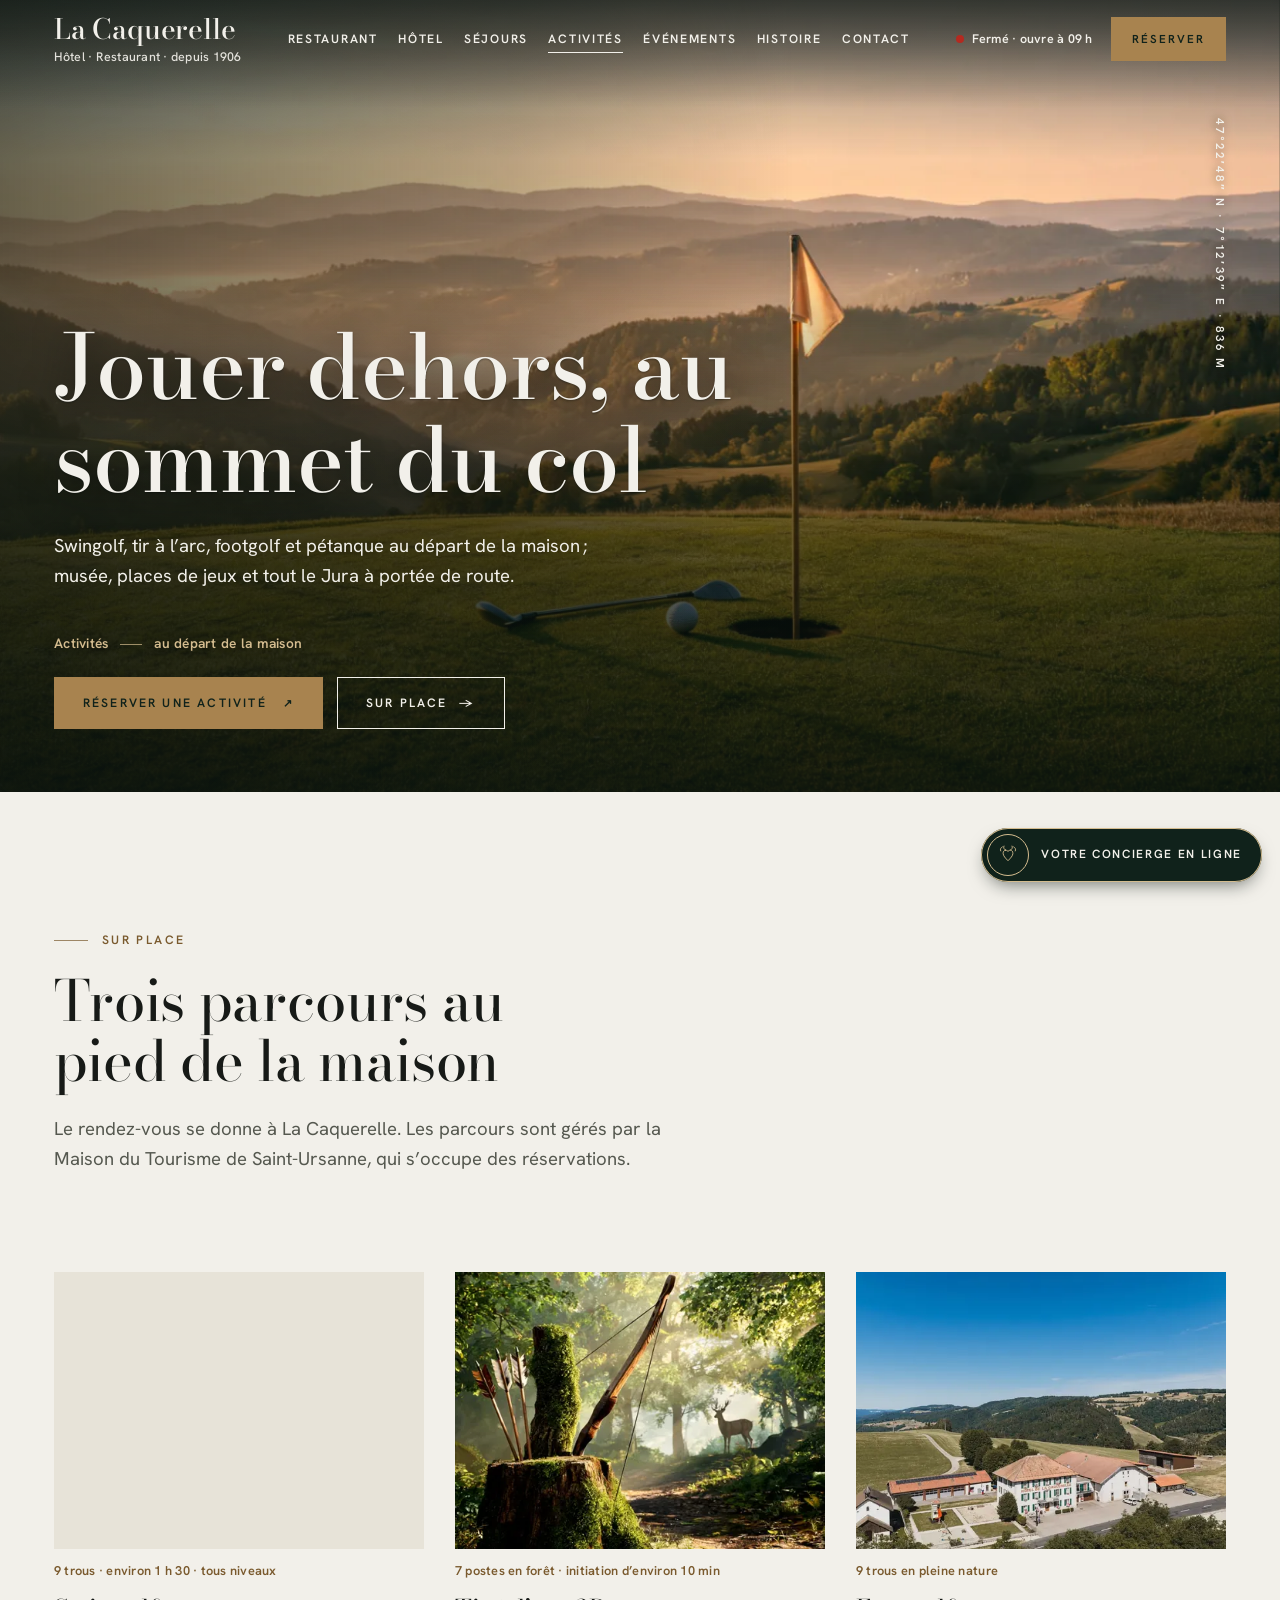
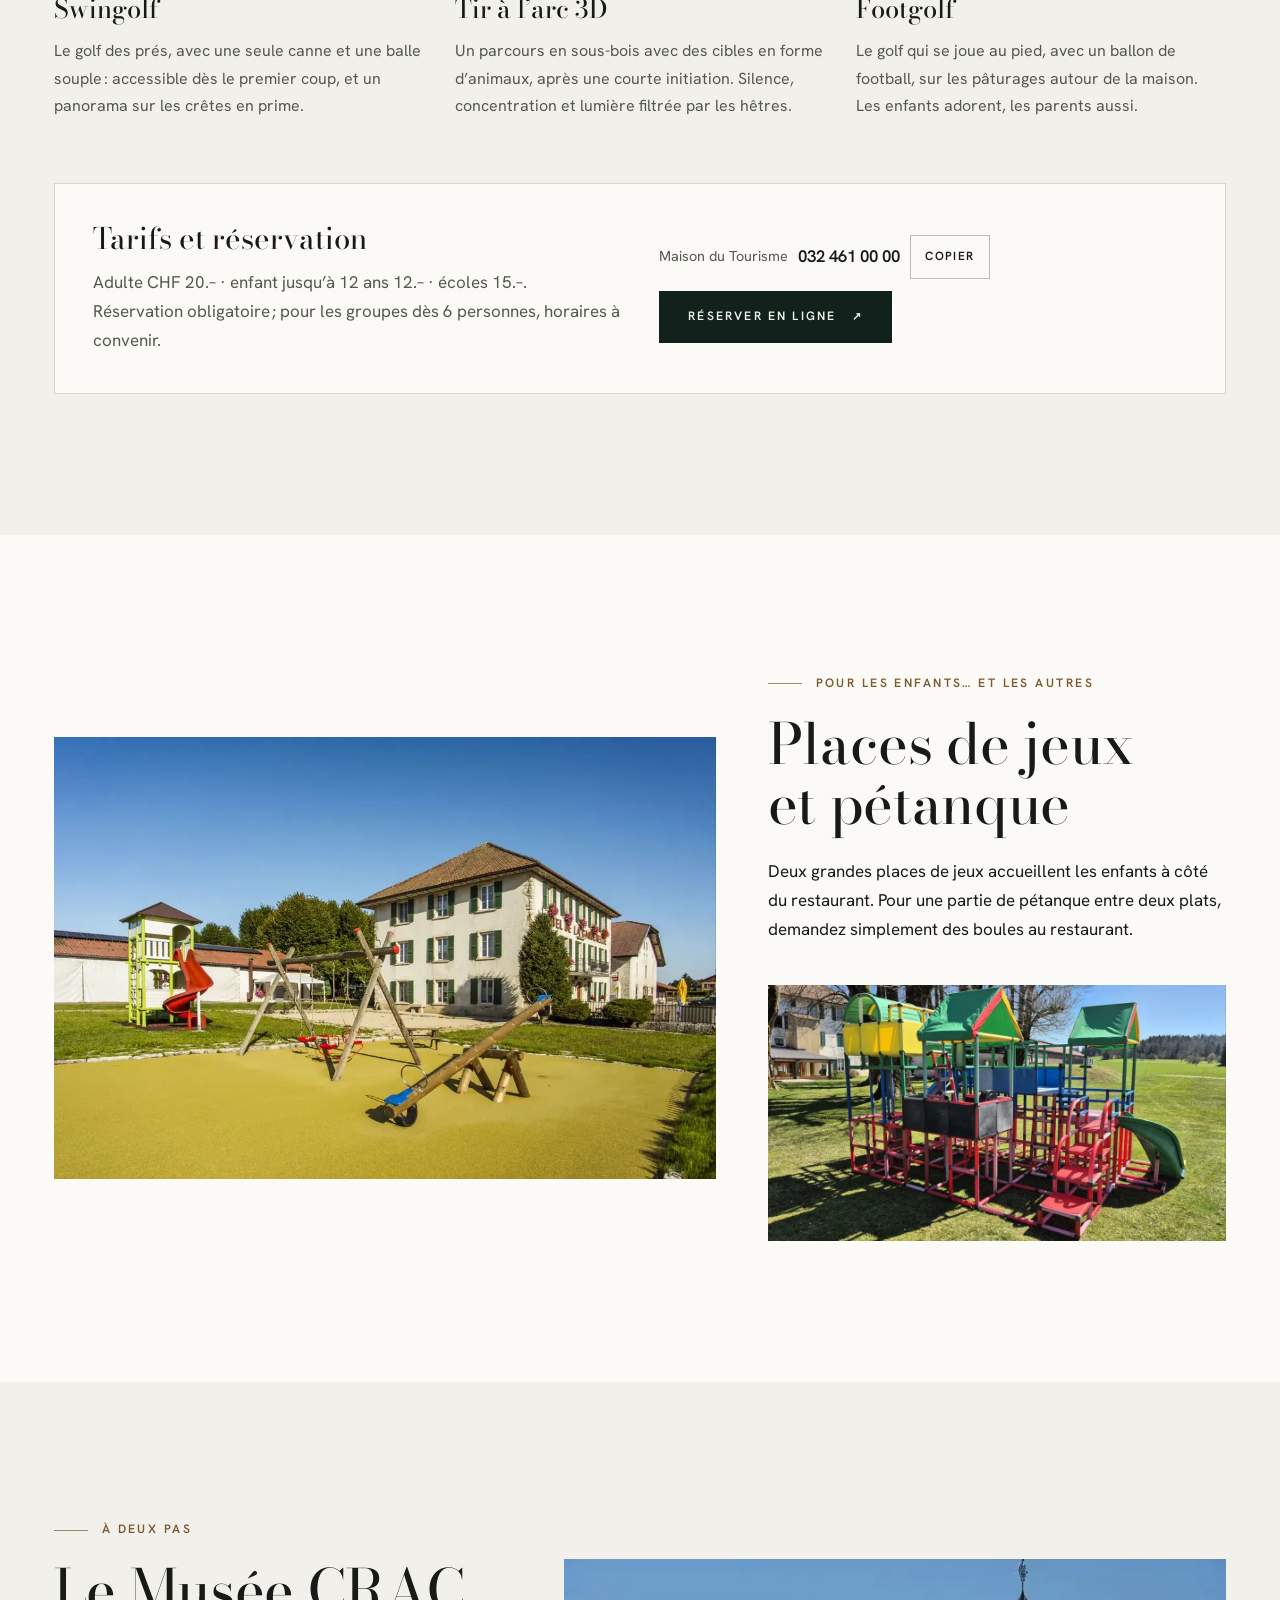
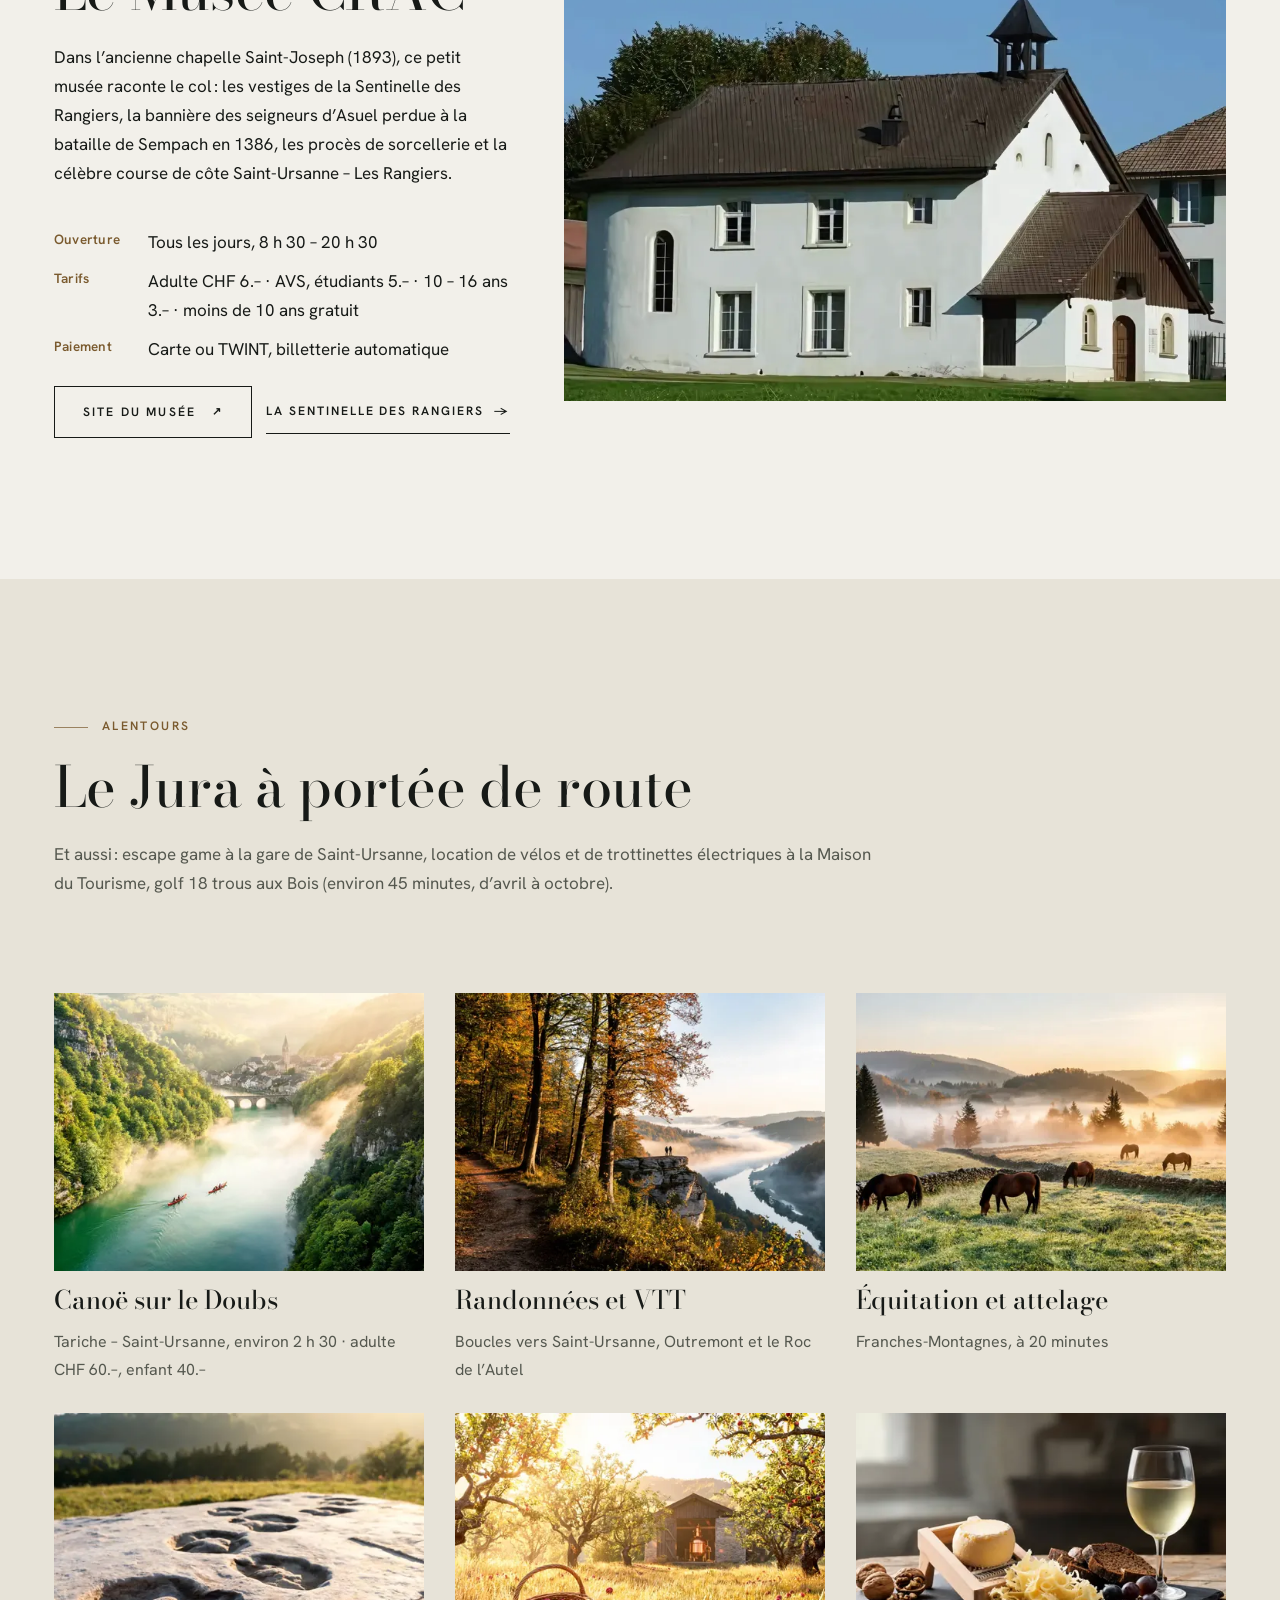
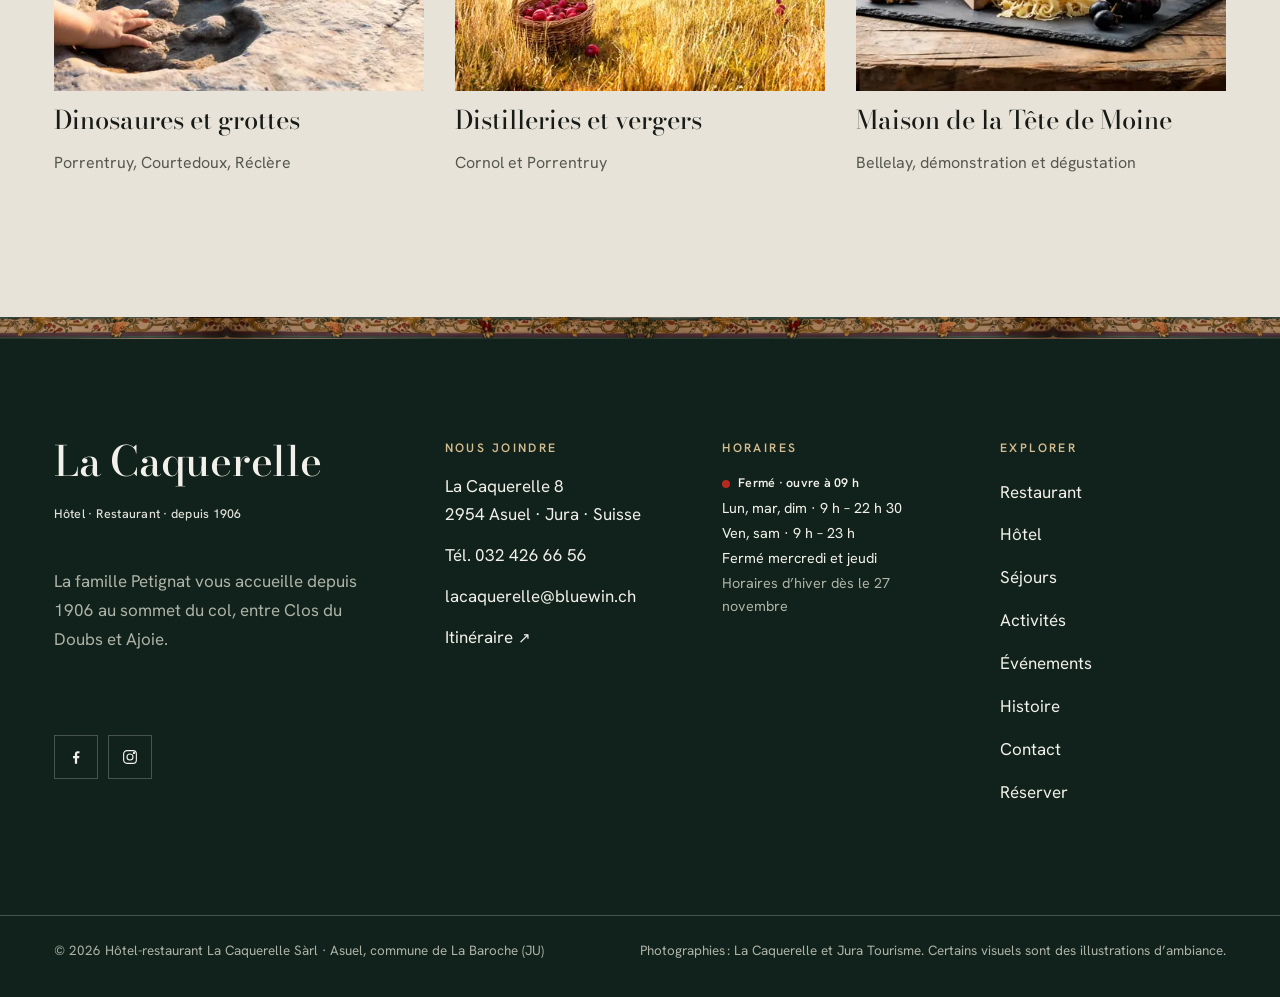
==== commit 7e68cdfe: "Mise à jour : nouvelle version du site (pages, CSS, JS)" ====
--- a/activites.html
+++ b/activites.html
@@ -33,6 +33,7 @@
     <div class="header-actions">
       <span class="open-pill" data-open-status>Horaires</span>
       <a class="btn btn--brass btn--sm" href="reserver.html">Réserver</a>
+      <button class="appbar-cg" type="button" data-sheet-open="sheet-cg" aria-haspopup="dialog" aria-controls="sheet-cg" aria-expanded="false" aria-label="Ouvrir votre concierge en ligne"><span class="appbar-cg__l"><span>Concierge</span> <span>en ligne</span></span><span class="cg-mono"><svg viewBox="0 0 32 32" fill="none" stroke="currentColor" stroke-width="1.1" stroke-linecap="round" stroke-linejoin="round" aria-hidden="true"><path d="M11 5c-1 2 0 4 2 5M9 6c-2 1-3 3-2 5M21 5c1 2 0 4-2 5M23 6c2 1 3 3 2 5"/><path d="M13 10c-2 0-3 2-3 4 0 3 3 6 6 9 3-3 6-6 6-9 0-2-1-4-3-4-1 0-2 .5-3 1.5C15 10.5 14 10 13 10z"/></svg></span></button>
       <button class="burger" type="button" data-burger aria-expanded="false" aria-controls="menu" aria-label="Ouvrir le menu"><span></span></button>
     </div>
   </div>
@@ -138,7 +139,62 @@
     <p>Photographies : La Caquerelle et Jura Tourisme. Certains visuels sont des illustrations d’ambiance.</p>
   </div>
 </footer>
-<button class="cg-fab" type="button" data-cg-fab aria-expanded="false" aria-label="Ouvrir le concierge"><span class="cg-mono"><svg viewBox="0 0 32 32" fill="none" stroke="currentColor" stroke-width="1.1" stroke-linecap="round" stroke-linejoin="round" aria-hidden="true"><path d="M11 5c-1 2 0 4 2 5M9 6c-2 1-3 3-2 5M21 5c1 2 0 4-2 5M23 6c2 1 3 3 2 5"/><path d="M13 10c-2 0-3 2-3 4 0 3 3 6 6 9 3-3 6-6 6-9 0-2-1-4-3-4-1 0-2 .5-3 1.5C15 10.5 14 10 13 10z"/></svg></span><span class="lbl">Concierge</span></button>
+<button class="cg-fab" type="button" data-cg-fab aria-expanded="false" aria-label="Ouvrir votre concierge en ligne"><span class="cg-mono"><svg viewBox="0 0 32 32" fill="none" stroke="currentColor" stroke-width="1.1" stroke-linecap="round" stroke-linejoin="round" aria-hidden="true"><path d="M11 5c-1 2 0 4 2 5M9 6c-2 1-3 3-2 5M21 5c1 2 0 4-2 5M23 6c2 1 3 3 2 5"/><path d="M13 10c-2 0-3 2-3 4 0 3 3 6 6 9 3-3 6-6 6-9 0-2-1-4-3-4-1 0-2 .5-3 1.5C15 10.5 14 10 13 10z"/></svg></span><span class="lbl">Votre concierge en ligne</span></button>
+<nav class="tabbar" aria-label="Navigation rapide">
+  <a class="tabbar__i" href="./"><span class="tabbar__ic"><svg viewBox="0 0 24 24" fill="none" stroke="currentColor" stroke-width="1.6" stroke-linecap="round" stroke-linejoin="round" aria-hidden="true"><path d="M3.5 11.2 12 4l8.5 7.2"/><path d="M5.5 9.6V20h13V9.6"/><path d="M10 20v-5.2h4V20"/></svg></span><span class="tabbar__l">Accueil</span></a><a class="tabbar__i" href="restaurant.html"><span class="tabbar__ic"><svg viewBox="0 0 24 24" fill="none" stroke="currentColor" stroke-width="1.6" stroke-linecap="round" stroke-linejoin="round" aria-hidden="true"><path d="M3 17.5h18"/><path d="M5 17.5a7 7 0 0 1 14 0"/><path d="M12 10.5V8.6"/><circle cx="12" cy="7.4" r="1.1"/><path d="M6.5 20.5h11"/></svg></span><span class="tabbar__l">Restaurant</span></a><button class="tabbar__i tabbar__i--cta" type="button" data-sheet-open="sheet-book" aria-haspopup="dialog" aria-controls="sheet-book" aria-expanded="false"><span class="tabbar__ic"><svg viewBox="0 0 24 24" fill="none" stroke="currentColor" stroke-width="1.6" stroke-linecap="round" stroke-linejoin="round" aria-hidden="true"><rect x="3.5" y="5" width="17" height="15.5" rx="3"/><path d="M3.5 9.8h17M8 3v3.6M16 3v3.6"/><path d="m9.2 15 2 2 3.8-3.9"/></svg></span><span class="tabbar__l">Réserver</span></button><a class="tabbar__i" href="sejours.html"><span class="tabbar__ic"><svg viewBox="0 0 24 24" fill="none" stroke="currentColor" stroke-width="1.6" stroke-linecap="round" stroke-linejoin="round" aria-hidden="true"><path d="m2.5 19.5 6.2-9.8 3.9 5.9 2.4-3.4 6.5 7.3z"/><circle cx="16.8" cy="6.2" r="2.1"/></svg></span><span class="tabbar__l">Séjours</span></a><button class="tabbar__i is-active" type="button" data-sheet-open="sheet-plus" aria-haspopup="dialog" aria-controls="sheet-plus" aria-expanded="false"><span class="tabbar__ic"><svg viewBox="0 0 24 24" fill="none" stroke="currentColor" stroke-width="1.6" stroke-linecap="round" stroke-linejoin="round" aria-hidden="true"><rect x="4" y="4" width="6.6" height="6.6" rx="1.8"/><rect x="13.4" y="4" width="6.6" height="6.6" rx="1.8"/><rect x="4" y="13.4" width="6.6" height="6.6" rx="1.8"/><rect x="13.4" y="13.4" width="6.6" height="6.6" rx="1.8"/></svg></span><span class="tabbar__l">Plus</span></button>
+</nav>
+<dialog class="sheet" id="sheet-book" aria-labelledby="sb-title">
+  <div class="sheet__head" data-sheet-drag><span class="sheet__grab" aria-hidden="true"></span><h2 class="sheet__t" id="sb-title">Réserver</h2><button class="sheet__x" type="button" data-sheet-close aria-label="Fermer"><svg viewBox="0 0 24 24" fill="none" stroke="currentColor" stroke-width="1.6" stroke-linecap="round" stroke-linejoin="round" aria-hidden="true"><path d="M6 6l12 12M18 6 6 18"/></svg></button></div>
+  <div class="sheet__body">
+    <div data-tabs>
+      <div class="tabs" role="tablist" aria-label="Type de réservation">
+        <button class="tab" role="tab" id="sb-t-ch" aria-selected="true" aria-controls="sb-p-ch" type="button">Chambre</button>
+        <button class="tab" role="tab" id="sb-t-ta" aria-selected="false" aria-controls="sb-p-ta" tabindex="-1" type="button">Table</button>
+        <button class="tab" role="tab" id="sb-t-ev" aria-selected="false" aria-controls="sb-p-ev" tabindex="-1" type="button">Événement</button>
+      </div>
+      <div class="tabpanel" role="tabpanel" id="sb-p-ch" aria-labelledby="sb-t-ch"><form class="bk" data-room onsubmit="return false">
+  <div class="bk-grid bk-grid--3">
+    <div class="field"><label for="ar-sb">Arrivée</label><input id="ar-sb" type="date" name="arrivee" required></div>
+    <div class="field"><label for="de-sb">Départ</label><input id="de-sb" type="date" name="depart" required></div>
+    <div class="field"><label for="pe-sb">Voyageurs</label><select id="pe-sb" name="personnes"><option value="1">1 personne</option><option value="2" selected>2 personnes</option><option value="3">3 personnes</option><option value="4">4 personnes</option><option value="5">5 personnes</option><option value="6">6 personnes</option></select></div>
+    
+    <a class="btn btn--brass ext" href="https://booking.juratroislacs.ch/TDS00020010000457519/tbooking/?lang=fr" target="_blank" rel="noopener">Voir les disponibilités</a>
+  </div>
+  <p class="bk-recap" data-recap aria-live="polite"></p>
+  <p class="small muted" style="margin:0">Prix et disponibilités en temps réel sur le moteur officiel Jura &amp; Trois-Lacs, où vous confirmerez vos dates en toute sécurité.</p>
+</form></div>
+      <div class="tabpanel" role="tabpanel" id="sb-p-ta" aria-labelledby="sb-t-ta" hidden><form class="bk" data-table onsubmit="return false">
+  <div class="bk-grid bk-grid--3">
+    <div class="field"><label for="td-sb">Date</label><input id="td-sb" type="date" name="date" required></div>
+    <div class="field"><label for="th-sb">Heure</label><select id="th-sb" name="heure"></select></div>
+    <div class="field"><label for="tc-sb">Couverts</label><select id="tc-sb" name="couverts"><option value="1">1 couvert</option><option value="2" selected>2 couverts</option><option value="3">3 couverts</option><option value="4">4 couverts</option><option value="5">5 couverts</option><option value="6">6 couverts</option><option value="7">7 couverts</option><option value="8">8 couverts</option><option value="9">9 couverts</option><option value="10">10 couverts</option><option value="11">11 couverts</option><option value="12">12 couverts</option><option value="15">15 couverts</option><option value="20">20 couverts</option><option value="25">25 couverts</option><option value="30">30 couverts</option></select></div>
+    <a class="btn btn--brass ext" href="https://www.mylocalina.ch/widget/?id=2bb7ca5d-07d8-4615-83be-13c94adc9818" target="_blank" rel="noopener">Réserver la table</a>
+  </div>
+  <p class="bk-recap" data-recap aria-live="polite"></p>
+  <p class="small muted" style="margin:0">Confirmation immédiate sur notre système de réservation en ligne, ou par téléphone au <span class="num">032 426 66 56</span>.</p>
+</form></div>
+      <div class="tabpanel" role="tabpanel" id="sb-p-ev" aria-labelledby="sb-t-ev" hidden><div class="stack-sm"><p style="margin:0">Mariage, anniversaire, séminaire ou sortie de groupe : 80 couverts, une salle de 25 places et deux salles de conférence équipées.</p><a class="btn btn--brass" href="evenements.html#demande">Préparer ma demande</a><a class="btn" href="restaurant.html#groupes">Menus de groupe</a></div></div>
+    </div>
+    <a class="sheet__call" href="tel:+41324266656"><svg viewBox="0 0 24 24" fill="none" stroke="currentColor" stroke-width="1.6" stroke-linecap="round" stroke-linejoin="round" aria-hidden="true"><path d="M6.6 3.5h2.7l1.4 4-2.1 1.3a11 11 0 0 0 6.6 6.6l1.3-2.1 4 1.4v2.7a1.9 1.9 0 0 1-2 1.9A16.3 16.3 0 0 1 4.6 5.5a1.9 1.9 0 0 1 2-2z"/></svg><span>Une question ? <b class="num">032 426 66 56</b></span></a>
+  </div>
+</dialog>
+<dialog class="sheet" id="sheet-plus" aria-labelledby="sp-title">
+  <div class="sheet__head" data-sheet-drag><span class="sheet__grab" aria-hidden="true"></span><h2 class="sheet__t" id="sp-title">La maison</h2><button class="sheet__x" type="button" data-sheet-close aria-label="Fermer"><svg viewBox="0 0 24 24" fill="none" stroke="currentColor" stroke-width="1.6" stroke-linecap="round" stroke-linejoin="round" aria-hidden="true"><path d="M6 6l12 12M18 6 6 18"/></svg></button></div>
+  <div class="sheet__body">
+    <p class="sheet__status"><span class="open-pill" data-open-status>Horaires</span></p>
+    <ul class="app-grid"><li><a class="app-tile" href="hotel.html"><svg viewBox="0 0 24 24" fill="none" stroke="currentColor" stroke-width="1.6" stroke-linecap="round" stroke-linejoin="round" aria-hidden="true"><path d="M3 18.5V6.5M3 14h18v4.5M21 14v-2.2a3 3 0 0 0-3-3h-7.2V14"/><circle cx="7" cy="11" r="1.9"/></svg><span>Hôtel</span></a></li><li><a class="app-tile" href="activites.html" aria-current="page"><svg viewBox="0 0 24 24" fill="none" stroke="currentColor" stroke-width="1.6" stroke-linecap="round" stroke-linejoin="round" aria-hidden="true"><circle cx="12" cy="12" r="8.2"/><circle cx="12" cy="12" r="4.3"/><circle cx="12" cy="12" r=".9" fill="currentColor"/></svg><span>Activités</span></a></li><li><a class="app-tile" href="evenements.html"><svg viewBox="0 0 24 24" fill="none" stroke="currentColor" stroke-width="1.6" stroke-linecap="round" stroke-linejoin="round" aria-hidden="true"><path d="M8 3.5h8l-.6 5.4a3.4 3.4 0 0 1-6.8 0z"/><path d="M12 12.3v7.7M8.6 20.5h6.8"/></svg><span>Événements</span></a></li><li><a class="app-tile" href="historique.html"><svg viewBox="0 0 24 24" fill="none" stroke="currentColor" stroke-width="1.6" stroke-linecap="round" stroke-linejoin="round" aria-hidden="true"><path d="M12 6.6C10 5.1 7 4.6 4 5.1v13.2c3-.5 6 0 8 1.5 2-1.5 5-2 8-1.5V5.1c-3-.5-6 0-8 1.5z"/><path d="M12 6.6v13.2"/></svg><span>Histoire</span></a></li><li><a class="app-tile" href="contact.html"><svg viewBox="0 0 24 24" fill="none" stroke="currentColor" stroke-width="1.6" stroke-linecap="round" stroke-linejoin="round" aria-hidden="true"><path d="M12 21s-6.6-5.7-6.6-11.1a6.6 6.6 0 0 1 13.2 0C18.6 15.3 12 21 12 21z"/><circle cx="12" cy="9.9" r="2.3"/></svg><span>Contact</span></a></li><li><button class="app-tile" type="button" data-sheet-open="sheet-cg" aria-haspopup="dialog" aria-controls="sheet-cg"><svg viewBox="0 0 24 24" fill="none" stroke="currentColor" stroke-width="1.6" stroke-linecap="round" stroke-linejoin="round" aria-hidden="true"><path d="M4.5 5.5h15v10.2h-8.2L6.8 19.3v-3.6H4.5z"/><path d="M8.5 10.6h7"/></svg><span>Votre concierge en ligne</span></button></li></ul>
+    <div class="quick">
+      <a class="quick__i" href="tel:+41324266656"><svg viewBox="0 0 24 24" fill="none" stroke="currentColor" stroke-width="1.6" stroke-linecap="round" stroke-linejoin="round" aria-hidden="true"><path d="M6.6 3.5h2.7l1.4 4-2.1 1.3a11 11 0 0 0 6.6 6.6l1.3-2.1 4 1.4v2.7a1.9 1.9 0 0 1-2 1.9A16.3 16.3 0 0 1 4.6 5.5a1.9 1.9 0 0 1 2-2z"/></svg><span>Appeler</span></a>
+      <a class="quick__i" href="https://www.google.com/maps/search/?api=1&query=47.379887%2C7.2109573" target="_blank" rel="noopener"><svg viewBox="0 0 24 24" fill="none" stroke="currentColor" stroke-width="1.6" stroke-linecap="round" stroke-linejoin="round" aria-hidden="true"><path d="m4 11 16-7-7 16-2.1-6.9z"/></svg><span>Itinéraire</span></a>
+      <a class="quick__i" href="mailto:lacaquerelle@bluewin.ch"><svg viewBox="0 0 24 24" fill="none" stroke="currentColor" stroke-width="1.6" stroke-linecap="round" stroke-linejoin="round" aria-hidden="true"><rect x="3.5" y="5.5" width="17" height="13" rx="2.4"/><path d="m4.2 7.2 7.8 5.9 7.8-5.9"/></svg><span>E-mail</span></a>
+    </div>
+    <p class="sheet__foot">La Caquerelle 8 · 2954 Asuel · Jura suisse<br>Fermé le mercredi et le jeudi</p>
+  </div>
+</dialog>
+<dialog class="sheet sheet--dark sheet--tall" id="sheet-cg" aria-label="Votre concierge en ligne">
+  <div class="sheet__head sheet__head--bare" data-sheet-drag><span class="sheet__grab" aria-hidden="true"></span></div>
+  <div class="sheet__cg" data-cg-sheet></div>
+</dialog>
 <script src="site.js" defer></script>
 </body>
 </html>
--- a/site.css
+++ b/site.css
@@ -496,4 +496,229 @@
   .btn,.chip,.copy,.cg-chip,.tab[aria-selected="true"]{border:1px solid CanvasText}
   .hero::after,.chapter::after,.tile::after{display:none}
 }
-@media (max-width:440px){.tab{flex:1 1 auto;padding:16px 8px;letter-spacing:.05em;font-size:.72rem}}
+
+/* =====================================================================
+   Application mobile (≤ 760 px)
+   Le site garde sa mise en page éditoriale sur ordinateur et tablette ;
+   sur téléphone il devient une application : barre d'onglets flottante,
+   feuilles modales qui montent du bas, photos en cartes arrondies,
+   carrousels au pouce, contrôles segmentés et listes groupées.
+   ===================================================================== */
+.tabbar,.appbar-cg{display:none}
+
+@media (max-width:760px){
+  :root{--r-xl:28px;--r-l:22px;--r-m:16px;--r-s:12px;--tabbar-h:64px;--tabbar-gap:max(10px,env(safe-area-inset-bottom,0px));--drawer:cubic-bezier(.32,.72,0,1);--lift:0 1px 2px rgba(23,26,23,.06),0 10px 24px -14px rgba(23,26,23,.28)}
+  html{scroll-padding-top:76px;scroll-padding-bottom:calc(var(--tabbar-h) + 28px)}
+  a,button,summary,label{-webkit-tap-highlight-color:transparent}
+
+  /* Barre d'application */
+  .site-header__inner{height:60px;gap:12px}
+  .burger,.header-actions .btn,.header-actions .open-pill{display:none}
+  .brand{gap:6px}
+  .brand__name{font-size:1.4rem}
+  .brand__tag{font-size:.72rem}
+  .header-actions{flex:0 1 auto;min-width:0}
+  .appbar-cg{display:inline-flex;align-items:center;gap:8px;min-width:0;min-height:44px;padding:4px 4px 4px 14px;border:0;border-radius:999px;background:var(--spruce);color:var(--chaux);box-shadow:inset 0 0 0 1px rgba(212,188,143,.55),0 4px 12px -4px rgba(var(--scrim),.5);cursor:pointer;touch-action:manipulation;transition:transform .16s var(--ease)}
+  .appbar-cg:active{transform:scale(.96)}
+  .appbar-cg__l{min-width:0;font:600 .8rem/1.15 var(--f-body);letter-spacing:.01em;text-align:right}
+  .appbar-cg__l > span{white-space:nowrap}
+  .appbar-cg .cg-mono{flex:none;width:36px;height:36px;border:0;background:rgba(212,188,143,.16);color:var(--brass-light)}
+  .appbar-cg svg{width:22px;height:22px}
+  .cg-fab,.cg-pop{display:none}
+
+  /* Barre d'onglets flottante */
+  .tabbar{display:grid;grid-template-columns:repeat(5,minmax(0,1fr));position:fixed;left:10px;right:10px;bottom:var(--tabbar-gap);z-index:65;height:var(--tabbar-h);padding:6px 4px;border-radius:24px;background:var(--spruce);color:var(--mist);box-shadow:0 14px 30px -12px rgba(var(--scrim),.7),0 2px 6px rgba(var(--scrim),.22);view-transition-name:tabbar;transition:transform .3s var(--ease),opacity .2s ease}
+  .tabbar__i{display:grid;justify-items:center;align-content:center;gap:3px;min-width:0;min-height:48px;padding:0;border:0;border-radius:18px;background:none;color:inherit;font:600 .7rem/1 var(--f-body);letter-spacing:.01em;text-decoration:none;cursor:pointer;touch-action:manipulation}
+  .tabbar__ic{display:grid;place-items:center;width:52px;height:30px;border-radius:999px;transition:background-color .2s ease,color .2s ease,transform .16s var(--ease)}
+  .tabbar__ic svg{width:22px;height:22px}
+  .tabbar__l{max-width:100%;overflow:hidden;text-overflow:ellipsis;white-space:nowrap}
+  .tabbar__i[aria-current="page"],.tabbar__i.is-active,.tabbar__i[aria-expanded="true"]{color:var(--chaux)}
+  .tabbar__i[aria-current="page"] .tabbar__ic,.tabbar__i.is-active .tabbar__ic,.tabbar__i[aria-expanded="true"] .tabbar__ic{background:rgba(212,188,143,.2);color:var(--brass-light)}
+  .tabbar__i--cta{color:var(--brass-light)}
+  .tabbar__i--cta .tabbar__ic,.tabbar__i--cta[aria-expanded="true"] .tabbar__ic{background:var(--brass);color:var(--spruce)}
+  .tabbar__i:active .tabbar__ic{transform:scale(.9)}
+  .tabbar :focus-visible{outline-color:var(--brass-light);outline-offset:-3px}
+  .kb-open .tabbar{transform:translateY(calc(100% + 24px));opacity:0;pointer-events:none}
+
+  /* Contrôles : boutons pilule, champs arrondis, contrôles segmentés */
+  .btn{border-radius:999px;padding:15px 24px;letter-spacing:.12em}
+  .btn--sm{padding:12px 18px}
+  .hero .btn-row .btn,.chapter .btn-row .btn{flex:1 1 auto}
+  .bk .btn{width:100%}
+  .field label,.field .lbl{font-size:.8rem;letter-spacing:.03em;text-transform:none}
+  .field input,.field select,.field textarea{border-radius:var(--r-s);border-color:rgba(23,26,23,.2);background-color:#fff}
+  .field input::-webkit-date-and-time-value{text-align:left}
+  .field textarea{border-radius:var(--r-m)}
+  .bk-grid,.bk-grid--3{grid-template-columns:1fr 1fr;gap:12px}
+  .bk-grid--3 > .field:nth-child(3){grid-column:1/-1}
+  .bk-grid > .btn,.bk-grid--3 > .btn{grid-column:1/-1;margin-top:2px}
+  .tabs{gap:4px;margin:14px 14px 0;padding:4px;border:0;border-radius:14px;background:var(--chaux-deep);overflow:visible}
+  .tab{flex:1 1 0;min-width:0;min-height:44px;padding:10px 4px;border:0;border-radius:10px;font:600 .86rem/1.1 var(--f-body);letter-spacing:.01em;text-transform:none;white-space:nowrap;transition:background-color .2s ease,color .2s ease,box-shadow .2s ease}
+  .tab[aria-selected="true"]{background:#fff;color:var(--ink);box-shadow:0 1px 2px rgba(23,26,23,.1),0 3px 10px -4px rgba(23,26,23,.22)}
+  .tabpanel{padding:16px 16px 18px}
+  .chip,.meta,.tag,.copy{border-radius:999px}
+  .filters{flex-wrap:nowrap;overflow-x:auto;margin-inline:calc(-1*var(--gutter));padding:2px var(--gutter) 6px;scrollbar-width:none;overscroll-behavior-x:contain}
+  .filters::-webkit-scrollbar{display:none}
+  .chip{flex:none}
+
+  /* Héros façon « story » et carte de réservation qui le chevauche */
+  .hero{min-height:88svh;border-radius:0 0 var(--r-xl) var(--r-xl)}
+  .hero--page{min-height:74svh}
+  .hero--home{min-height:92svh}
+  .hero__content{padding:112px var(--gutter) 34px;gap:18px}
+  .hero--home .hero__content{padding-bottom:86px}
+  .hero--page .h1{font-size:2.6rem}
+  .bookbar-wrap{margin-top:-58px}
+  .bookbar{border-radius:var(--r-l);overflow:hidden;box-shadow:0 22px 44px -18px rgba(var(--scrim),.5),0 2px 6px rgba(var(--scrim),.08)}
+
+  /* Rythme vertical d'application */
+  .section{padding-block:60px}
+  .section--tight{padding-block:40px}
+  .section-head{gap:14px;margin-bottom:26px}
+
+  /* Chapitres photographiques → cartes immersives arrondies */
+  .chapter{min-height:84svh;margin:12px 10px;border-radius:var(--r-xl)}
+  .chapter__content{padding:120px 20px 26px}
+  .chapter--left{min-height:0}
+  .band{margin-inline:10px;border-radius:var(--r-xl)}
+  .split__media img,.split__media--wide img{border-radius:var(--r-l)}
+  .gallery figure,.map-wrap{border-radius:var(--r-l)}
+  .tl__b img{border-radius:var(--r-m);border-width:6px}
+
+  /* Carrousels au pouce */
+  .cards,.gallery{display:grid;grid-template-columns:none;grid-auto-flow:column;grid-auto-columns:82%;gap:14px;overflow-x:auto;scroll-snap-type:x mandatory;scroll-padding-inline:var(--gutter);overscroll-behavior-x:contain;scrollbar-width:none}
+  .cards{margin-inline:calc(-1*var(--gutter));padding:4px var(--gutter) 14px}
+  .gallery{padding-bottom:10px}
+  .cards::-webkit-scrollbar,.gallery::-webkit-scrollbar,.rail::-webkit-scrollbar{display:none}
+  .cards > *,.gallery > *{scroll-snap-align:start}
+  .g-a,.g-b,.g-c{grid-column:auto}
+  .g-a img,.g-b img,.g-c img{aspect-ratio:4/5}
+  .card{gap:10px;padding-bottom:20px;border-radius:var(--r-l);overflow:hidden;background:#fff;box-shadow:var(--lift);transition:transform .16s var(--ease)}
+  .card > :not(.card__img){margin-inline:18px}
+  .card__img{margin-bottom:6px}
+  .card h3{font-size:1.4rem}
+  .rail{grid-auto-columns:78%;gap:14px;margin-inline:calc(-1*var(--gutter));padding:4px var(--gutter) 14px;scroll-padding-inline:var(--gutter);scrollbar-width:none}
+  .tile{border-radius:var(--r-l);transition:transform .16s var(--ease)}
+  .card:active,.tile:active{transform:scale(.98)}
+
+  /* Chiffres clés en tuiles */
+  .facts{gap:10px;border:0}
+  .facts:not(.facts--light){padding-block:18px}
+  .fact,.facts--plain .fact{padding:18px 16px;border:0!important;border-radius:var(--r-m);background:rgba(242,240,234,.07)}
+  .facts--light .fact{background:#fff;box-shadow:var(--lift)}
+  .fact__n{font-size:2.5rem}
+  .facts.grid-4{grid-template-columns:repeat(2,minmax(0,1fr))}
+
+  /* Listes groupées (FAQ, horaires, programmes) */
+  .faq{border:0;border-radius:var(--r-l);overflow:hidden;background:#fff;box-shadow:var(--lift)}
+  .faq details:last-child{border-bottom:0}
+  .faq summary{gap:14px;padding:16px 18px;font-size:1.1rem}
+  .faq summary::after{width:30px;height:30px;border-radius:50%;background:var(--chaux);display:grid;place-items:center;font-size:1.25rem}
+  .faq .a{padding:0 18px 18px}
+  .hours{border-collapse:separate;border-spacing:0;border-radius:var(--r-m);overflow:hidden;background:#fff;box-shadow:var(--lift)}
+  .hours th,.hours td{padding:13px 16px}
+  .hours tr:last-child th,.hours tr:last-child td{border-bottom:0}
+  .on-dark .hours{background:rgba(242,240,234,.06);box-shadow:none}
+  .panel{border:0;border-radius:var(--r-l);box-shadow:var(--lift)}
+  .panel--dark{box-shadow:none}
+  .note{border-left:0;border-radius:var(--r-m);background:var(--chaux-deep)}
+  .compose-out{border-radius:var(--r-m)}
+  .feature-menu{border-radius:var(--r-l)}
+  .anchor-nav{top:calc(60px + env(safe-area-inset-top,0px));border-bottom:0;background:rgba(242,240,234,.97)}
+  .anchor-nav ul{gap:8px;padding-block:10px}
+  .anchor-nav a{min-height:44px;padding:0 16px;border-radius:999px;background:#fff;box-shadow:inset 0 0 0 1px var(--line);font-size:.84rem;letter-spacing:.02em;text-transform:none;color:var(--ink)}
+
+  /* Séjours en cartes */
+  .sejour{margin:12px 10px;border-top:0;border-radius:var(--r-xl);overflow:hidden;background:#fff;box-shadow:var(--lift)}
+  .sejour__media,.sejour:nth-of-type(even) .sejour__media{min-height:56svh}
+  .sejour__body,.sejour:nth-of-type(even) .sejour__body{padding:26px 20px 30px}
+  .sejour .note{background:var(--chaux)}
+
+  /* Concierge façon messagerie */
+  .concierge{border:0;border-radius:var(--r-l);overflow:hidden}
+  .cg-close{border-radius:50%}
+  .msg{padding:12px 15px;border-radius:20px 20px 20px 6px}
+  .msg--bot{border:0;background:rgba(242,240,234,.1)}
+  .msg--user{border-radius:20px 20px 6px 20px}
+  .typing{padding:15px 16px}
+  .cg-card{border-radius:var(--r-m)}
+  .cg-card img{border-radius:10px}
+  .cg-form input{border-radius:999px;padding-inline:18px}
+  .cg-form button{border-radius:999px}
+
+  /* Pied de page en cartes, au-dessus de la barre d'onglets */
+  .site-footer{padding-bottom:calc(var(--tabbar-h) + var(--tabbar-gap) + 22px)}
+  .footer-grid{gap:12px;padding-block:30px 10px}
+  .footer-grid > div:not(.footer-brand){padding:18px 20px;border-radius:var(--r-l);background:rgba(242,240,234,.06)}
+  .footer-grid > div:last-child{display:none}
+  .footer-grid h2{margin-bottom:10px}
+  .footer-brand{padding:6px 4px 10px}
+  .footer-brand .brand__name{font-size:2.1rem}
+  .footer-bottom{border-top:0;padding-block:12px 18px}
+
+  /* ---------- Feuilles modales ---------- */
+  html.sheet-open{overflow:hidden}
+  dialog.sheet{position:fixed;inset:auto 0 0 0;margin:0;width:100%;max-width:100%;max-height:calc(100svh - 36px - env(safe-area-inset-top,0px));padding:0;border:0;border-radius:var(--r-xl) var(--r-xl) 0 0;background:var(--paper);color:var(--ink);box-shadow:0 -12px 40px -14px rgba(var(--scrim),.45);overflow:hidden;flex-direction:column;transform:none;transition:transform .48s var(--drawer)}
+  dialog.sheet[open]{display:flex}
+  @starting-style{dialog.sheet[open]{transform:translateY(100%)}}
+  dialog.sheet.is-closing{transform:translateY(100%);transition:transform .26s cubic-bezier(.4,0,1,1)}
+  dialog.sheet::backdrop{background:rgba(9,18,14,.52);opacity:1;transition:opacity .4s ease}
+  @starting-style{dialog.sheet[open]::backdrop{opacity:0}}
+  dialog.sheet.is-closing::backdrop{opacity:0;transition-duration:.24s}
+  .sheet--dark{--paper:var(--spruce-2)}
+  dialog.sheet--dark{color:var(--chaux)}
+  dialog.sheet--tall{height:calc(100svh - 36px - env(safe-area-inset-top,0px))}
+  .sheet__head{position:relative;flex:none;display:flex;align-items:center;justify-content:space-between;gap:12px;padding:24px 14px 8px 22px;touch-action:none;cursor:grab}
+  .sheet__head--bare{padding:20px 0 0}
+  .sheet__grab{position:absolute;top:8px;left:50%;width:40px;height:5px;margin-left:-20px;border-radius:999px;background:rgba(23,26,23,.22)}
+  .sheet--dark .sheet__grab{background:rgba(242,240,234,.32)}
+  .sheet__t{font:500 1.7rem/1.1 var(--f-display);font-variation-settings:"opsz" 24}
+  .sheet__x{display:grid;place-items:center;flex:none;width:44px;height:44px;padding:0;border:0;border-radius:50%;background:var(--chaux-deep);color:var(--ink);cursor:pointer;touch-action:manipulation;transition:transform .16s var(--ease)}
+  .sheet__x:active{transform:scale(.92)}
+  .sheet__x svg{width:18px;height:18px}
+  .sheet__body{flex:1 1 auto;min-height:0;overflow-y:auto;overscroll-behavior:contain;padding:8px 16px calc(22px + env(safe-area-inset-bottom,0px))}
+  .sheet .tabs{margin:0}
+  .sheet .tabpanel{padding:18px 2px 4px}
+  .sheet .stack-sm .btn{width:100%}
+  .sheet__call{display:flex;align-items:center;gap:12px;min-height:56px;margin-top:18px;padding:12px 18px;border-radius:var(--r-m);background:var(--chaux);color:var(--ink);text-decoration:none;font-size:.95rem;transition:transform .16s var(--ease)}
+  .sheet__call svg{width:20px;height:20px;flex:none;color:var(--shutter)}
+  .sheet__call b{font-weight:600}
+  .sheet__status{margin:0 0 16px}
+  .app-grid{list-style:none;display:grid;grid-template-columns:repeat(3,minmax(0,1fr));gap:10px;padding:0}
+  .app-tile{display:grid;justify-items:center;align-content:center;gap:10px;width:100%;min-height:96px;padding:16px 6px 14px;border:0;border-radius:var(--r-l);background:#fff;box-shadow:var(--lift);color:var(--ink);font:600 .86rem/1.2 var(--f-body);text-decoration:none;cursor:pointer;touch-action:manipulation;transition:transform .16s var(--ease)}
+  .app-tile svg{width:26px;height:26px;color:var(--shutter)}
+  .app-tile[aria-current="page"]{background:var(--spruce);color:var(--chaux)}
+  .app-tile[aria-current="page"] svg{color:var(--brass-light)}
+  .app-tile:active,.sheet__call:active,.quick__i:active{transform:scale(.96)}
+  .quick{display:grid;grid-template-columns:repeat(3,minmax(0,1fr));gap:10px;margin-top:12px}
+  .quick__i{display:flex;align-items:center;justify-content:center;gap:8px;min-height:52px;padding:0 8px;border-radius:999px;background:var(--spruce);color:var(--chaux);font:600 .84rem/1 var(--f-body);text-decoration:none;touch-action:manipulation;transition:transform .16s var(--ease)}
+  .quick__i svg{width:18px;height:18px;flex:none;color:var(--brass-light)}
+  .sheet__foot{margin:18px 0 0;text-align:center;font-size:.86rem;line-height:1.6;color:var(--stone)}
+  .sheet__cg{flex:1 1 auto;min-height:0;display:flex}
+  .sheet__cg .concierge{flex:1;height:auto;border-radius:0;background:transparent}
+  .sheet__cg .cg-head{padding-top:6px;touch-action:none}
+  .sheet__cg .cg-form{padding-bottom:calc(14px + env(safe-area-inset-bottom,0px))}
+  .sheet--dark :focus-visible{outline-color:var(--brass-light)}
+}
+
+/* Navigation entre pages : fondu enchaîné d'application, barre d'onglets immobile */
+@media (max-width:760px) and (prefers-reduced-motion:no-preference){
+  @view-transition{navigation:auto}
+  ::view-transition-old(root){animation:vt-out .16s ease both}
+  ::view-transition-new(root){animation:vt-in .3s var(--ease) both}
+}
+@keyframes vt-out{to{opacity:0}}
+@keyframes vt-in{from{opacity:0;transform:translateY(10px)}}
+
+@media (max-width:760px) and (prefers-reduced-motion:reduce){
+  dialog.sheet,dialog.sheet.is-closing{transition:opacity .18s ease}
+  @starting-style{dialog.sheet[open]{transform:none;opacity:0}}
+  dialog.sheet.is-closing{transform:none;opacity:0}
+  .tabbar__i:active .tabbar__ic,.card:active,.tile:active,.app-tile:active,.sheet__call:active,.quick__i:active,.appbar-cg:active,.sheet__x:active{transform:none}
+}
+@media (max-width:760px) and (forced-colors:active){
+  .tabbar,dialog.sheet{border:1px solid CanvasText}
+  .tabbar__i[aria-current="page"] .tabbar__ic,.tabbar__i.is-active .tabbar__ic{outline:1px solid Highlight}
+  .tab[aria-selected="true"],.app-tile,.quick__i{border:1px solid CanvasText}
+}
+@media (max-width:359px){.site-header .brand__tag{display:none}}
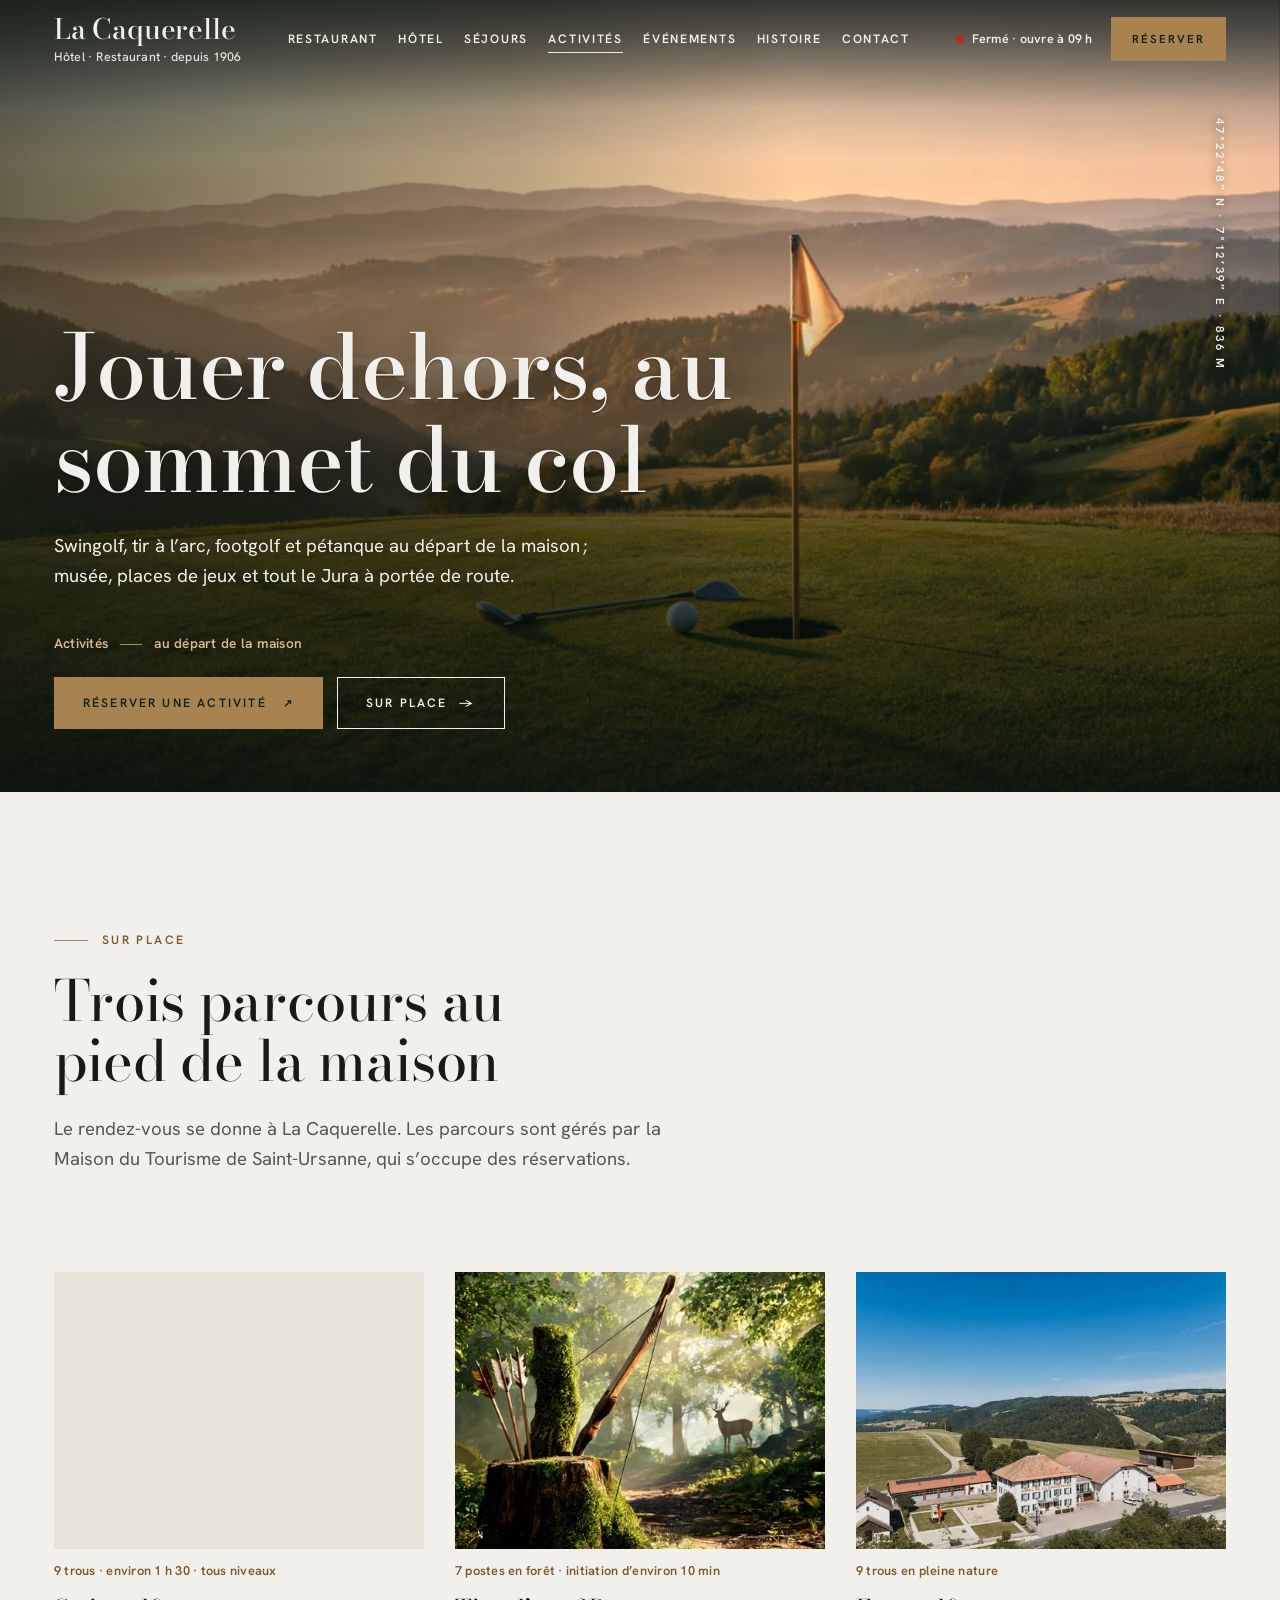
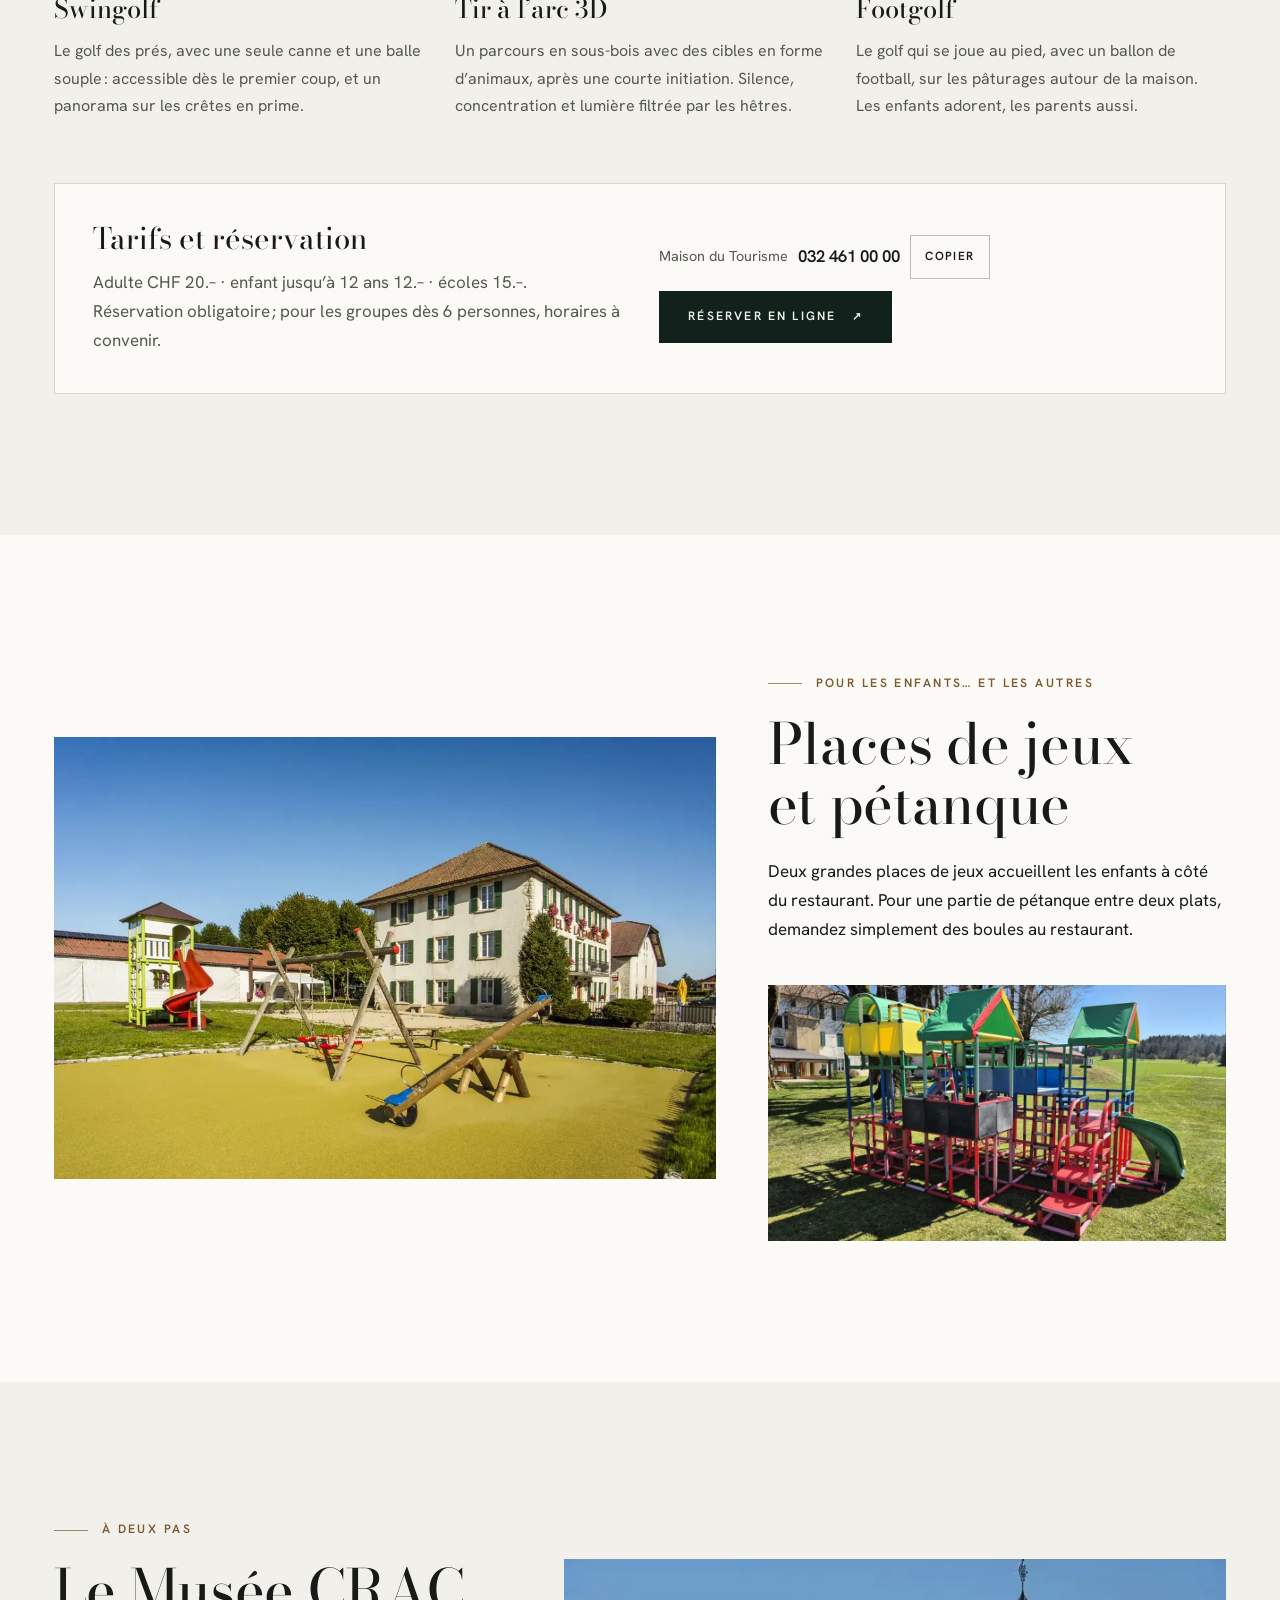
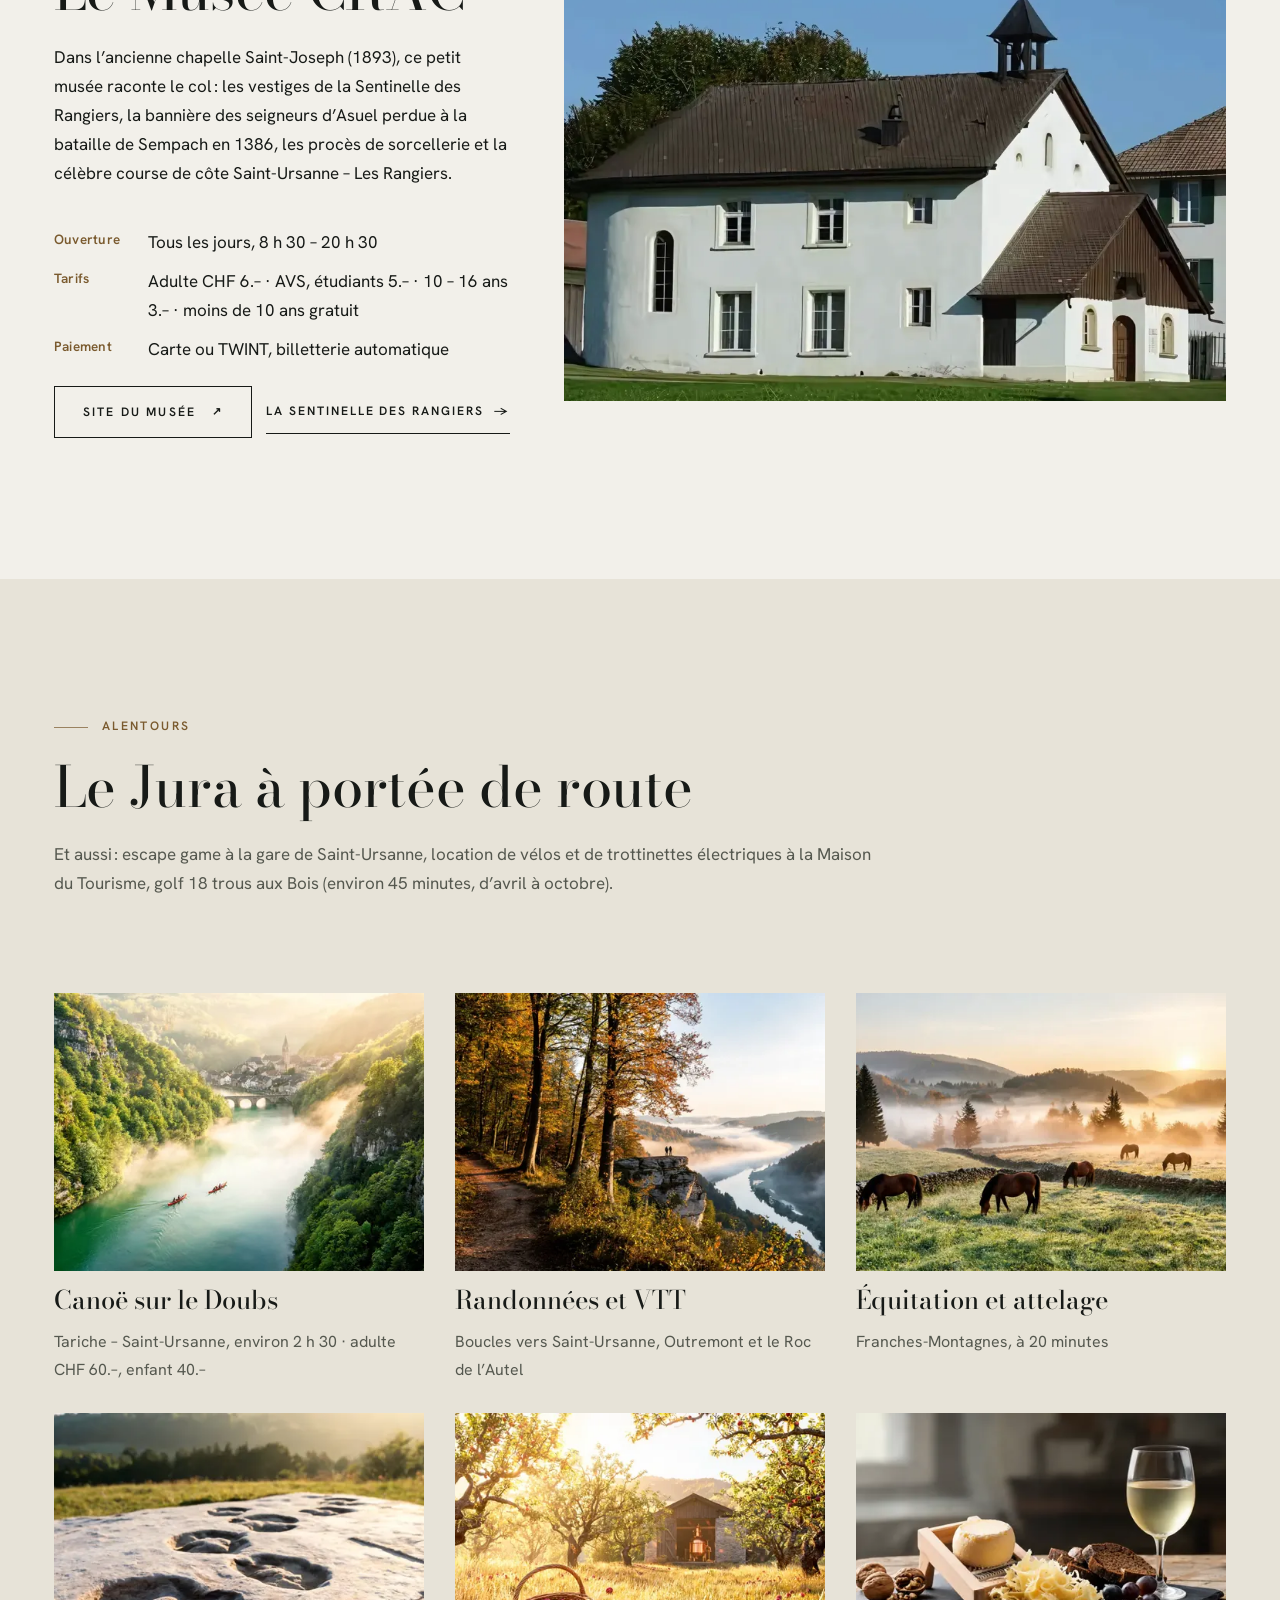
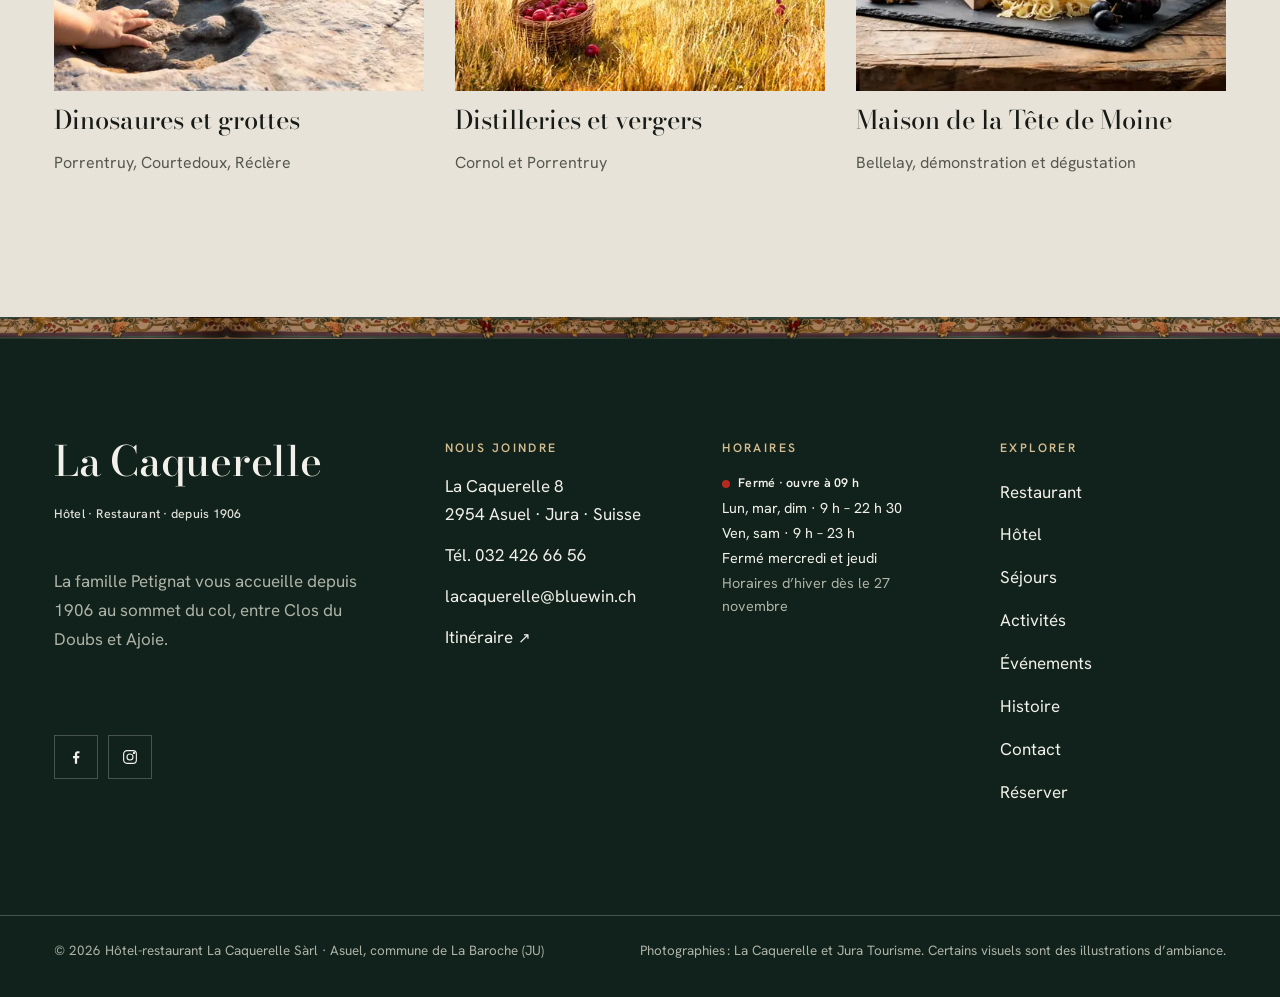
==== commit 61026aa4: "Retrait du concierge en ligne + version application mobile - Suppression du concierge sur tout le si" ====
--- a/activites.html
+++ b/activites.html
@@ -20,7 +20,7 @@
 <meta name="geo.region" content="CH-JU"><meta name="geo.placename" content="Asuel, La Caquerelle"><meta name="geo.position" content="47.379887;7.2109573"><meta name="ICBM" content="47.379887, 7.2109573">
 <link rel="preconnect" href="https://fonts.googleapis.com"><link rel="preconnect" href="https://fonts.gstatic.com" crossorigin>
 <link rel="stylesheet" href="https://fonts.googleapis.com/css2?family=Bodoni+Moda:opsz,wght@6..96,400..700&family=Hanken+Grotesk:wght@400;500;600&family=Pinyon+Script&display=swap">
-<link rel="stylesheet" href="site.css">
+<link rel="stylesheet" href="site.css?v=fb483038fe">
 <link rel="preload" as="image" href="swingolf.webp" imagesrcset="swingolf-640.webp 640w, swingolf-1024.webp 1024w, swingolf.webp 1456w" imagesizes="100vw" fetchpriority="high">
 <script type="application/ld+json">{"@context":"https://schema.org","@graph":[{"@type":"WebSite","@id":"https://www.lacaquerelle.com/#site","url":"https://www.lacaquerelle.com/","name":"La Caquerelle","inLanguage":"fr-CH","publisher":{"@id":"https://www.lacaquerelle.com/#hotel"}},{"@type":"Hotel","@id":"https://www.lacaquerelle.com/#hotel","name":"Hôtel-Restaurant La Caquerelle","alternateName":["La Caquerelle","Hôtel de La Caquerelle","Auberge du Chevreuil"],"description":"Hôtel-restaurant familial au col de La Caquerelle (836 m), à Asuel dans le canton du Jura (Suisse), tenu par la famille Petignat depuis 1906 : 9 chambres, cuisine régionale et gibier en saison, salles de banquet et de séminaire.","url":"https://www.lacaquerelle.com/","telephone":"+41 32 426 66 56","email":"lacaquerelle@bluewin.ch","foundingDate":"1906","address":{"@type":"PostalAddress","streetAddress":"La Caquerelle 8","postalCode":"2954","addressLocality":"Asuel","addressRegion":"JU","addressCountry":"CH"},"geo":{"@type":"GeoCoordinates","latitude":47.379887,"longitude":7.2109573,"elevation":"836"},"hasMap":"https://www.google.com/maps/search/?api=1&query=47.379887%2C7.2109573","image":["https://www.lacaquerelle.com/img/facade-bleue.webp","https://www.lacaquerelle.com/img/aerien-automne.webp"],"numberOfRooms":9,"checkinTime":"15:00","checkoutTime":"11:00","amenityFeature":[{"@type":"LocationFeatureSpecification","name":"Wifi gratuit","value":true},{"@type":"LocationFeatureSpecification","name":"Parking gratuit","value":true},{"@type":"LocationFeatureSpecification","name":"Restaurant","value":true},{"@type":"LocationFeatureSpecification","name":"Terrasse","value":true},{"@type":"LocationFeatureSpecification","name":"Salles de conférence","value":true},{"@type":"LocationFeatureSpecification","name":"Places de jeux","value":true},{"@type":"LocationFeatureSpecification","name":"Douche et WC privatifs","value":true},{"@type":"LocationFeatureSpecification","name":"Télévision à écran plat","value":true}],"containsPlace":{"@id":"https://www.lacaquerelle.com/#restaurant"},"potentialAction":{"@type":"ReserveAction","target":"https://booking.juratroislacs.ch/TDS00020010000457519/tbooking/?lang=fr","name":"Réserver une chambre"},"sameAs":["https://www.facebook.com/La-Caquerelle-248301128553307/","https://www.instagram.com/restaurant_lacaquerelle/","https://www.j3l.ch/fr/P46344","https://www.myswitzerland.com/fr-ch/experiences/food-wine/restaurant/hotel-restaurant-de-la-caquerelle-1/"],"areaServed":"Jura, Suisse","brand":{"@type":"Brand","name":"La Caquerelle"}},{"@type":"Restaurant","@id":"https://www.lacaquerelle.com/#restaurant","name":"Restaurant La Caquerelle","url":"https://www.lacaquerelle.com/restaurant.html","telephone":"+41 32 426 66 56","address":{"@type":"PostalAddress","streetAddress":"La Caquerelle 8","postalCode":"2954","addressLocality":"Asuel","addressRegion":"JU","addressCountry":"CH"},"geo":{"@type":"GeoCoordinates","latitude":47.379887,"longitude":7.2109573,"elevation":"836"},"servesCuisine":["Cuisine régionale jurassienne","Cuisine suisse","Gibier","Végétarien"],"priceRange":"CHF 23–52","acceptsReservations":"https://www.mylocalina.ch/widget/?id=2bb7ca5d-07d8-4615-83be-13c94adc9818","hasMenu":"https://www.lacaquerelle.com/restaurant.html#carte","openingHoursSpecification":[{"@type":"OpeningHoursSpecification","dayOfWeek":["Monday","Tuesday","Sunday"],"opens":"09:00","closes":"22:30","validFrom":"2026-04-02","validThrough":"2026-11-26"},{"@type":"OpeningHoursSpecification","dayOfWeek":["Friday","Saturday"],"opens":"09:00","closes":"23:00","validFrom":"2026-04-02","validThrough":"2026-11-26"},{"@type":"OpeningHoursSpecification","dayOfWeek":["Monday","Tuesday"],"opens":"09:00","closes":"14:30","validFrom":"2026-11-27","validThrough":"2027-03-31"},{"@type":"OpeningHoursSpecification","dayOfWeek":["Monday","Tuesday"],"opens":"18:00","closes":"22:30","validFrom":"2026-11-27","validThrough":"2027-03-31"},{"@type":"OpeningHoursSpecification","dayOfWeek":["Friday","Saturday"],"opens":"09:00","closes":"23:00","validFrom":"2026-11-27","validThrough":"2027-03-31"},{"@type":"OpeningHoursSpecification","dayOfWeek":["Sunday"],"opens":"09:00","closes":"15:00","validFrom":"2026-11-27","validThrough":"2027-03-31"},{"@type":"OpeningHoursSpecification","dayOfWeek":["Sunday"],"opens":"18:00","closes":"22:30","validFrom":"2026-11-27","validThrough":"2027-03-31"},{"@type":"OpeningHoursSpecification","opens":"00:00","closes":"00:00","validFrom":"2026-12-24","validThrough":"2026-12-26"}],"image":"https://www.lacaquerelle.com/img/salle-soir.webp","description":"Cuisine authentique et généreuse de tradition familiale : gibier en automne, mets au fromage, truites du Jura et produits d'artisans d'Ajoie. 80 couverts, une salle de 25 places et une terrasse ombragée.","potentialAction":{"@type":"ReserveAction","target":"https://www.mylocalina.ch/widget/?id=2bb7ca5d-07d8-4615-83be-13c94adc9818","name":"Réserver une table"}},{"@type":"ItemList","name":"Activités à La Caquerelle","itemListElement":[{"@type":"ListItem","position":1,"item":{"@type":"TouristAttraction","name":"Swingolf de La Caquerelle","description":"Parcours de swingolf de 9 trous au col de La Caquerelle.","address":{"@type":"PostalAddress","streetAddress":"La Caquerelle 8","postalCode":"2954","addressLocality":"Asuel","addressRegion":"JU","addressCountry":"CH"}}},{"@type":"ListItem","position":2,"item":{"@type":"TouristAttraction","name":"Parcours de tir à l’arc 3D de La Caquerelle","description":"Parcours en forêt de 7 postes avec cibles animales 3D.","address":{"@type":"PostalAddress","streetAddress":"La Caquerelle 8","postalCode":"2954","addressLocality":"Asuel","addressRegion":"JU","addressCountry":"CH"}}},{"@type":"ListItem","position":3,"item":{"@type":"TouristAttraction","name":"Footgolf de La Caquerelle","description":"Parcours de footgolf de 9 trous en pleine nature.","address":{"@type":"PostalAddress","streetAddress":"La Caquerelle 8","postalCode":"2954","addressLocality":"Asuel","addressRegion":"JU","addressCountry":"CH"}}},{"@type":"ListItem","position":4,"item":{"@type":"Museum","name":"Musée CRAC","description":"Musée installé dans l’ancienne chapelle Saint-Joseph (1893) : vestiges de la Sentinelle des Rangiers, bannière des seigneurs d’Asuel, histoire du col.","url":"https://www.musee-crac.ch/","address":{"@type":"PostalAddress","streetAddress":"La Caquerelle 8b","postalCode":"2954","addressLocality":"Asuel","addressRegion":"JU","addressCountry":"CH"}}}]},{"@type":"BreadcrumbList","itemListElement":[{"@type":"ListItem","position":1,"name":"Accueil","item":"https://www.lacaquerelle.com/"},{"@type":"ListItem","position":2,"name":"Activités","item":"https://www.lacaquerelle.com/activites.html"}]}]}</script>
 </head>
@@ -33,7 +33,6 @@
     <div class="header-actions">
       <span class="open-pill" data-open-status>Horaires</span>
       <a class="btn btn--brass btn--sm" href="reserver.html">Réserver</a>
-      <button class="appbar-cg" type="button" data-sheet-open="sheet-cg" aria-haspopup="dialog" aria-controls="sheet-cg" aria-expanded="false" aria-label="Ouvrir votre concierge en ligne"><span class="appbar-cg__l"><span>Concierge</span> <span>en ligne</span></span><span class="cg-mono"><svg viewBox="0 0 32 32" fill="none" stroke="currentColor" stroke-width="1.1" stroke-linecap="round" stroke-linejoin="round" aria-hidden="true"><path d="M11 5c-1 2 0 4 2 5M9 6c-2 1-3 3-2 5M21 5c1 2 0 4-2 5M23 6c2 1 3 3 2 5"/><path d="M13 10c-2 0-3 2-3 4 0 3 3 6 6 9 3-3 6-6 6-9 0-2-1-4-3-4-1 0-2 .5-3 1.5C15 10.5 14 10 13 10z"/></svg></span></button>
       <button class="burger" type="button" data-burger aria-expanded="false" aria-controls="menu" aria-label="Ouvrir le menu"><span></span></button>
     </div>
   </div>
@@ -139,7 +138,6 @@
     <p>Photographies : La Caquerelle et Jura Tourisme. Certains visuels sont des illustrations d’ambiance.</p>
   </div>
 </footer>
-<button class="cg-fab" type="button" data-cg-fab aria-expanded="false" aria-label="Ouvrir votre concierge en ligne"><span class="cg-mono"><svg viewBox="0 0 32 32" fill="none" stroke="currentColor" stroke-width="1.1" stroke-linecap="round" stroke-linejoin="round" aria-hidden="true"><path d="M11 5c-1 2 0 4 2 5M9 6c-2 1-3 3-2 5M21 5c1 2 0 4-2 5M23 6c2 1 3 3 2 5"/><path d="M13 10c-2 0-3 2-3 4 0 3 3 6 6 9 3-3 6-6 6-9 0-2-1-4-3-4-1 0-2 .5-3 1.5C15 10.5 14 10 13 10z"/></svg></span><span class="lbl">Votre concierge en ligne</span></button>
 <nav class="tabbar" aria-label="Navigation rapide">
   <a class="tabbar__i" href="./"><span class="tabbar__ic"><svg viewBox="0 0 24 24" fill="none" stroke="currentColor" stroke-width="1.6" stroke-linecap="round" stroke-linejoin="round" aria-hidden="true"><path d="M3.5 11.2 12 4l8.5 7.2"/><path d="M5.5 9.6V20h13V9.6"/><path d="M10 20v-5.2h4V20"/></svg></span><span class="tabbar__l">Accueil</span></a><a class="tabbar__i" href="restaurant.html"><span class="tabbar__ic"><svg viewBox="0 0 24 24" fill="none" stroke="currentColor" stroke-width="1.6" stroke-linecap="round" stroke-linejoin="round" aria-hidden="true"><path d="M3 17.5h18"/><path d="M5 17.5a7 7 0 0 1 14 0"/><path d="M12 10.5V8.6"/><circle cx="12" cy="7.4" r="1.1"/><path d="M6.5 20.5h11"/></svg></span><span class="tabbar__l">Restaurant</span></a><button class="tabbar__i tabbar__i--cta" type="button" data-sheet-open="sheet-book" aria-haspopup="dialog" aria-controls="sheet-book" aria-expanded="false"><span class="tabbar__ic"><svg viewBox="0 0 24 24" fill="none" stroke="currentColor" stroke-width="1.6" stroke-linecap="round" stroke-linejoin="round" aria-hidden="true"><rect x="3.5" y="5" width="17" height="15.5" rx="3"/><path d="M3.5 9.8h17M8 3v3.6M16 3v3.6"/><path d="m9.2 15 2 2 3.8-3.9"/></svg></span><span class="tabbar__l">Réserver</span></button><a class="tabbar__i" href="sejours.html"><span class="tabbar__ic"><svg viewBox="0 0 24 24" fill="none" stroke="currentColor" stroke-width="1.6" stroke-linecap="round" stroke-linejoin="round" aria-hidden="true"><path d="m2.5 19.5 6.2-9.8 3.9 5.9 2.4-3.4 6.5 7.3z"/><circle cx="16.8" cy="6.2" r="2.1"/></svg></span><span class="tabbar__l">Séjours</span></a><button class="tabbar__i is-active" type="button" data-sheet-open="sheet-plus" aria-haspopup="dialog" aria-controls="sheet-plus" aria-expanded="false"><span class="tabbar__ic"><svg viewBox="0 0 24 24" fill="none" stroke="currentColor" stroke-width="1.6" stroke-linecap="round" stroke-linejoin="round" aria-hidden="true"><rect x="4" y="4" width="6.6" height="6.6" rx="1.8"/><rect x="13.4" y="4" width="6.6" height="6.6" rx="1.8"/><rect x="4" y="13.4" width="6.6" height="6.6" rx="1.8"/><rect x="13.4" y="13.4" width="6.6" height="6.6" rx="1.8"/></svg></span><span class="tabbar__l">Plus</span></button>
 </nav>
@@ -182,7 +180,7 @@
   <div class="sheet__head" data-sheet-drag><span class="sheet__grab" aria-hidden="true"></span><h2 class="sheet__t" id="sp-title">La maison</h2><button class="sheet__x" type="button" data-sheet-close aria-label="Fermer"><svg viewBox="0 0 24 24" fill="none" stroke="currentColor" stroke-width="1.6" stroke-linecap="round" stroke-linejoin="round" aria-hidden="true"><path d="M6 6l12 12M18 6 6 18"/></svg></button></div>
   <div class="sheet__body">
     <p class="sheet__status"><span class="open-pill" data-open-status>Horaires</span></p>
-    <ul class="app-grid"><li><a class="app-tile" href="hotel.html"><svg viewBox="0 0 24 24" fill="none" stroke="currentColor" stroke-width="1.6" stroke-linecap="round" stroke-linejoin="round" aria-hidden="true"><path d="M3 18.5V6.5M3 14h18v4.5M21 14v-2.2a3 3 0 0 0-3-3h-7.2V14"/><circle cx="7" cy="11" r="1.9"/></svg><span>Hôtel</span></a></li><li><a class="app-tile" href="activites.html" aria-current="page"><svg viewBox="0 0 24 24" fill="none" stroke="currentColor" stroke-width="1.6" stroke-linecap="round" stroke-linejoin="round" aria-hidden="true"><circle cx="12" cy="12" r="8.2"/><circle cx="12" cy="12" r="4.3"/><circle cx="12" cy="12" r=".9" fill="currentColor"/></svg><span>Activités</span></a></li><li><a class="app-tile" href="evenements.html"><svg viewBox="0 0 24 24" fill="none" stroke="currentColor" stroke-width="1.6" stroke-linecap="round" stroke-linejoin="round" aria-hidden="true"><path d="M8 3.5h8l-.6 5.4a3.4 3.4 0 0 1-6.8 0z"/><path d="M12 12.3v7.7M8.6 20.5h6.8"/></svg><span>Événements</span></a></li><li><a class="app-tile" href="historique.html"><svg viewBox="0 0 24 24" fill="none" stroke="currentColor" stroke-width="1.6" stroke-linecap="round" stroke-linejoin="round" aria-hidden="true"><path d="M12 6.6C10 5.1 7 4.6 4 5.1v13.2c3-.5 6 0 8 1.5 2-1.5 5-2 8-1.5V5.1c-3-.5-6 0-8 1.5z"/><path d="M12 6.6v13.2"/></svg><span>Histoire</span></a></li><li><a class="app-tile" href="contact.html"><svg viewBox="0 0 24 24" fill="none" stroke="currentColor" stroke-width="1.6" stroke-linecap="round" stroke-linejoin="round" aria-hidden="true"><path d="M12 21s-6.6-5.7-6.6-11.1a6.6 6.6 0 0 1 13.2 0C18.6 15.3 12 21 12 21z"/><circle cx="12" cy="9.9" r="2.3"/></svg><span>Contact</span></a></li><li><button class="app-tile" type="button" data-sheet-open="sheet-cg" aria-haspopup="dialog" aria-controls="sheet-cg"><svg viewBox="0 0 24 24" fill="none" stroke="currentColor" stroke-width="1.6" stroke-linecap="round" stroke-linejoin="round" aria-hidden="true"><path d="M4.5 5.5h15v10.2h-8.2L6.8 19.3v-3.6H4.5z"/><path d="M8.5 10.6h7"/></svg><span>Votre concierge en ligne</span></button></li></ul>
+    <ul class="app-grid"><li><a class="app-tile" href="hotel.html"><svg viewBox="0 0 24 24" fill="none" stroke="currentColor" stroke-width="1.6" stroke-linecap="round" stroke-linejoin="round" aria-hidden="true"><path d="M3 18.5V6.5M3 14h18v4.5M21 14v-2.2a3 3 0 0 0-3-3h-7.2V14"/><circle cx="7" cy="11" r="1.9"/></svg><span>Hôtel</span></a></li><li><a class="app-tile" href="activites.html" aria-current="page"><svg viewBox="0 0 24 24" fill="none" stroke="currentColor" stroke-width="1.6" stroke-linecap="round" stroke-linejoin="round" aria-hidden="true"><circle cx="12" cy="12" r="8.2"/><circle cx="12" cy="12" r="4.3"/><circle cx="12" cy="12" r=".9" fill="currentColor"/></svg><span>Activités</span></a></li><li><a class="app-tile" href="evenements.html"><svg viewBox="0 0 24 24" fill="none" stroke="currentColor" stroke-width="1.6" stroke-linecap="round" stroke-linejoin="round" aria-hidden="true"><path d="M8 3.5h8l-.6 5.4a3.4 3.4 0 0 1-6.8 0z"/><path d="M12 12.3v7.7M8.6 20.5h6.8"/></svg><span>Événements</span></a></li><li><a class="app-tile" href="historique.html"><svg viewBox="0 0 24 24" fill="none" stroke="currentColor" stroke-width="1.6" stroke-linecap="round" stroke-linejoin="round" aria-hidden="true"><path d="M12 6.6C10 5.1 7 4.6 4 5.1v13.2c3-.5 6 0 8 1.5 2-1.5 5-2 8-1.5V5.1c-3-.5-6 0-8 1.5z"/><path d="M12 6.6v13.2"/></svg><span>Histoire</span></a></li><li><a class="app-tile" href="contact.html"><svg viewBox="0 0 24 24" fill="none" stroke="currentColor" stroke-width="1.6" stroke-linecap="round" stroke-linejoin="round" aria-hidden="true"><path d="M12 21s-6.6-5.7-6.6-11.1a6.6 6.6 0 0 1 13.2 0C18.6 15.3 12 21 12 21z"/><circle cx="12" cy="9.9" r="2.3"/></svg><span>Contact</span></a></li><li><a class="app-tile" href="restaurant.html#carte"><svg viewBox="0 0 24 24" fill="none" stroke="currentColor" stroke-width="1.6" stroke-linecap="round" stroke-linejoin="round" aria-hidden="true"><rect x="5" y="3.5" width="14" height="17" rx="2.2"/><path d="M8.5 8h7M8.5 11.5h7M8.5 15h4.5"/></svg><span>La carte</span></a></li></ul>
     <div class="quick">
       <a class="quick__i" href="tel:+41324266656"><svg viewBox="0 0 24 24" fill="none" stroke="currentColor" stroke-width="1.6" stroke-linecap="round" stroke-linejoin="round" aria-hidden="true"><path d="M6.6 3.5h2.7l1.4 4-2.1 1.3a11 11 0 0 0 6.6 6.6l1.3-2.1 4 1.4v2.7a1.9 1.9 0 0 1-2 1.9A16.3 16.3 0 0 1 4.6 5.5a1.9 1.9 0 0 1 2-2z"/></svg><span>Appeler</span></a>
       <a class="quick__i" href="https://www.google.com/maps/search/?api=1&query=47.379887%2C7.2109573" target="_blank" rel="noopener"><svg viewBox="0 0 24 24" fill="none" stroke="currentColor" stroke-width="1.6" stroke-linecap="round" stroke-linejoin="round" aria-hidden="true"><path d="m4 11 16-7-7 16-2.1-6.9z"/></svg><span>Itinéraire</span></a>
@@ -191,10 +189,6 @@
     <p class="sheet__foot">La Caquerelle 8 · 2954 Asuel · Jura suisse<br>Fermé le mercredi et le jeudi</p>
   </div>
 </dialog>
-<dialog class="sheet sheet--dark sheet--tall" id="sheet-cg" aria-label="Votre concierge en ligne">
-  <div class="sheet__head sheet__head--bare" data-sheet-drag><span class="sheet__grab" aria-hidden="true"></span></div>
-  <div class="sheet__cg" data-cg-sheet></div>
-</dialog>
-<script src="site.js" defer></script>
+<script src="site.js?v=43ed28de8a" defer></script>
 </body>
 </html>
--- a/site.css
+++ b/site.css
@@ -1,6 +1,6 @@
 /* La Caquerelle — feuille de style
    Layout : des « chapitres » photographiques plein écran alternent avec des bandes éditoriales couleur chaux
-   sur une grille de 12 colonnes (1320 px) ; les sections vert sapin portent la réservation et le concierge.
+   sur une grille de 12 colonnes (1320 px) ; les sections vert sapin portent la réservation.
    Typo : Bodoni Moda (titres, optique réglée selon le fond) · Hanken Grotesk 400/500/600 (texte, étiquettes). */
 :root{
   --chaux:#F2F0EA;        /* façade chaulée */
@@ -47,7 +47,7 @@
 ul{margin:0;padding:0}
 button,input,select,textarea{font:inherit;color:inherit}
 :focus-visible{outline:2px solid var(--brass-ink);outline-offset:3px}
-.on-dark :focus-visible,.hero :focus-visible,.chapter :focus-visible,.site-header:not(.is-solid) :focus-visible,.menu-overlay :focus-visible,.concierge :focus-visible{outline-color:var(--brass-light)}
+.on-dark :focus-visible,.hero :focus-visible,.chapter :focus-visible,.site-header:not(.is-solid) :focus-visible,.menu-overlay :focus-visible{outline-color:var(--brass-light)}
 .sr-only{position:absolute!important;width:1px;height:1px;overflow:hidden;clip:rect(0 0 0 0);white-space:nowrap}
 .skip{position:absolute;left:16px;top:-80px;z-index:200;background:var(--spruce);color:var(--chaux);padding:14px 18px}
 .skip:focus{top:calc(12px + env(safe-area-inset-top,0px))}
@@ -402,57 +402,6 @@
 .quote-wrap .quote{max-width:34ch}
 .orn{width:64px;height:64px;color:var(--brass)}
 
-/* ---------- Concierge ---------- */
-.concierge{display:grid;grid-template-rows:auto minmax(0,1fr) auto;height:min(640px,78svh);background:var(--spruce-2);color:var(--chaux);border:1px solid var(--line-light);min-width:0}
-.cg-head{display:flex;align-items:center;gap:14px;padding:16px 18px;border-bottom:1px solid var(--line-light)}
-.cg-mono{width:46px;height:46px;border-radius:50%;border:1px solid var(--brass-light);display:grid;place-items:center;color:var(--brass-light);flex:none}
-.cg-mono svg{width:26px;height:26px}
-.cg-title{display:grid;gap:4px;min-width:0}
-.cg-title b{font:500 1.25rem/1.1 var(--f-display);font-variation-settings:"opsz" 20}
-.cg-title span{font-size:.82rem;color:var(--mist);display:flex;align-items:center;gap:8px}
-.cg-title span::before{content:"";width:7px;height:7px;border-radius:50%;background:#4E9B6C;flex:none}
-.cg-close{margin-left:auto;width:44px;height:44px;border:1px solid var(--line-light);background:transparent;color:inherit;cursor:pointer;font-size:1.3rem;flex:none}
-.cg-log{overflow-y:auto;padding:20px;display:flex;flex-direction:column;gap:14px;overscroll-behavior:contain}
-.msg{max-width:90%;padding:13px 16px;font-size:.98rem;line-height:1.55;animation:msg-in .22s var(--ease) both}
-.msg p{margin:0 0 .6em}.msg p:last-child{margin:0}
-.msg--bot{align-self:flex-start;background:rgba(242,240,234,.08);border:1px solid var(--line-light)}
-.msg--user{align-self:flex-end;background:var(--brass-light);color:var(--spruce)}
-.msg a{color:var(--brass-light)}
-.msg ul{padding-left:18px;margin:.4em 0}
-.cg-ctas{display:flex;flex-wrap:wrap;gap:8px;align-self:flex-start;max-width:100%;animation:msg-in .22s var(--ease) both}
-.cg-ctas a{font-size:.7rem}
-.cg-chips{display:flex;flex-wrap:wrap;gap:8px;align-self:flex-start;animation:msg-in .22s var(--ease) both}
-.cg-chip{min-height:44px;padding:10px 16px;border:1px solid var(--brass-light);background:transparent;color:var(--chaux);font:500 .92rem/1.2 var(--f-body);cursor:pointer;border-radius:999px;touch-action:manipulation;transition:background-color .15s ease,color .15s ease,transform .16s var(--ease)}
-.cg-chip:active{transform:scale(.97)}
-.cg-chip:focus-visible{background:var(--brass-light);color:var(--spruce)}
-@media (hover:hover) and (pointer:fine){.cg-chip:hover{background:var(--brass-light);color:var(--spruce)}.cg-card:hover{border-color:var(--brass-light)}}
-.cg-sugg{display:grid;gap:10px;align-self:stretch}
-.cg-card{display:grid;grid-template-columns:84px minmax(0,1fr);gap:12px;align-items:center;padding:8px;border:1px solid var(--line-light);text-decoration:none;color:inherit;animation:msg-in .22s var(--ease) both}
-.cg-card img{width:84px;height:64px;object-fit:cover}
-.cg-card b{display:block;font:500 1.05rem/1.2 var(--f-display);font-variation-settings:"opsz" 18}
-.cg-card span{font-size:.84rem;color:var(--mist)}
-.cg-form{display:flex;gap:8px;padding:14px;border-top:1px solid var(--line-light)}
-.cg-form input{flex:1;min-width:0;min-height:48px;padding:10px 14px;background:rgba(255,255,255,.07);border:1px solid rgba(242,240,234,.34);color:var(--chaux);font-size:1rem}
-.cg-form input::placeholder{color:var(--mist);opacity:1}
-.cg-form input:focus{outline:none;border-color:var(--brass-light)}
-.cg-form button{min-height:48px;padding:0 18px;border:1px solid var(--brass-light);background:var(--brass-light);color:var(--spruce);font:600 .74rem/1 var(--f-body);letter-spacing:.14em;text-transform:uppercase;cursor:pointer;transition:transform .16s var(--ease)}
-.cg-form button:active{transform:scale(.97)}
-.typing{display:inline-flex;gap:5px;align-items:center;padding:16px}
-.typing i{width:6px;height:6px;border-radius:50%;background:var(--mist);opacity:.5}
-.typing i:nth-child(2){opacity:.75}.typing i:nth-child(3){opacity:1}
-@keyframes msg-in{from{opacity:0;transform:translateY(6px)}to{opacity:1;transform:none}}
-.cg-fab{position:fixed;right:max(18px,env(safe-area-inset-right,0px));bottom:calc(18px + env(safe-area-inset-bottom,0px));z-index:80;display:flex;align-items:center;gap:12px;padding:6px 20px 6px 6px;border:0;border-radius:999px;background:var(--spruce);color:var(--chaux);box-shadow:inset 0 0 0 1px var(--brass-light),0 8px 18px -6px rgba(var(--scrim),.55);cursor:pointer;font:600 .74rem/1 var(--f-body);letter-spacing:.14em;text-transform:uppercase;touch-action:manipulation;transition:transform .25s var(--ease),opacity .2s ease}
-.cg-fab:active{transform:scale(.97)}
-.cg-fab .cg-mono{width:42px;height:42px}
-.cg-fab[aria-expanded="true"]{display:none}
-@media (max-width:760px){.cg-fab.is-away{transform:translateY(140%);opacity:0;pointer-events:none}}
-.cg-pop{position:fixed;right:max(18px,env(safe-area-inset-right,0px));bottom:calc(18px + env(safe-area-inset-bottom,0px));z-index:90;width:min(420px,calc(100vw - 36px));transform-origin:bottom right;opacity:1;transform:none;transition:opacity .2s ease,transform .24s var(--ease)}
-.cg-pop .concierge{border:0;box-shadow:0 28px 60px -18px rgba(var(--scrim),.65)}
-@starting-style{.cg-pop{opacity:0;transform:translateY(10px) scale(.97)}}
-@media (max-width:560px){.cg-pop{right:0;left:0;bottom:0;width:100%}.cg-pop .concierge{height:calc(100svh - 68px - env(safe-area-inset-top,0px))}.cg-fab .lbl{display:none}.cg-fab{padding:6px}}
-.concierge-stage{display:grid;grid-template-columns:minmax(0,5fr) minmax(0,6fr);gap:clamp(28px,5vw,80px);align-items:center}
-@media (max-width:980px){.concierge-stage{grid-template-columns:1fr}}
-
 /* ---------- Pied de page ---------- */
 .site-footer{background:var(--spruce);color:var(--chaux)}
 .footer-grid{display:grid;grid-template-columns:minmax(0,1.5fr) repeat(3,minmax(0,1fr));gap:clamp(28px,4vw,64px);padding-block:clamp(64px,8vw,110px)}
@@ -484,16 +433,15 @@
   html{scroll-behavior:auto}
   .hero__media img{animation:none}
   .hero__content > *{animation:fade .4s ease both}
-  .msg,.cg-ctas,.cg-chips,.cg-card{animation:fade .15s ease both}
   .chapter__media img{transform:none!important;animation:none!important}
-  .btn:active,.chip:active,.copy:active,.cg-chip:active,.cg-fab:active,.cg-form button:active{transform:none}
+  .btn:active,.chip:active,.copy:active{transform:none}
   .card__img img,.tile img,.btn .arr{transition:none;transform:none!important}
-  .menu-overlay,.cg-pop{transition:opacity .15s ease}
-  @starting-style{.menu-overlay,.cg-pop{transform:none}}
+  .menu-overlay{transition:opacity .15s ease}
+  @starting-style{.menu-overlay{transform:none}}
 }
 @keyframes fade{from{opacity:0}to{opacity:1}}
 @media (forced-colors:active){
-  .btn,.chip,.copy,.cg-chip,.tab[aria-selected="true"]{border:1px solid CanvasText}
+  .btn,.chip,.copy,.tab[aria-selected="true"]{border:1px solid CanvasText}
   .hero::after,.chapter::after,.tile::after{display:none}
 }
 
@@ -504,7 +452,7 @@
    feuilles modales qui montent du bas, photos en cartes arrondies,
    carrousels au pouce, contrôles segmentés et listes groupées.
    ===================================================================== */
-.tabbar,.appbar-cg{display:none}
+.tabbar{display:none}
 
 @media (max-width:760px){
   :root{--r-xl:28px;--r-l:22px;--r-m:16px;--r-s:12px;--tabbar-h:64px;--tabbar-gap:max(10px,env(safe-area-inset-bottom,0px));--drawer:cubic-bezier(.32,.72,0,1);--lift:0 1px 2px rgba(23,26,23,.06),0 10px 24px -14px rgba(23,26,23,.28)}
@@ -517,14 +465,6 @@
   .brand{gap:6px}
   .brand__name{font-size:1.4rem}
   .brand__tag{font-size:.72rem}
-  .header-actions{flex:0 1 auto;min-width:0}
-  .appbar-cg{display:inline-flex;align-items:center;gap:8px;min-width:0;min-height:44px;padding:4px 4px 4px 14px;border:0;border-radius:999px;background:var(--spruce);color:var(--chaux);box-shadow:inset 0 0 0 1px rgba(212,188,143,.55),0 4px 12px -4px rgba(var(--scrim),.5);cursor:pointer;touch-action:manipulation;transition:transform .16s var(--ease)}
-  .appbar-cg:active{transform:scale(.96)}
-  .appbar-cg__l{min-width:0;font:600 .8rem/1.15 var(--f-body);letter-spacing:.01em;text-align:right}
-  .appbar-cg__l > span{white-space:nowrap}
-  .appbar-cg .cg-mono{flex:none;width:36px;height:36px;border:0;background:rgba(212,188,143,.16);color:var(--brass-light)}
-  .appbar-cg svg{width:22px;height:22px}
-  .cg-fab,.cg-pop{display:none}
 
   /* Barre d'onglets flottante */
   .tabbar{display:grid;grid-template-columns:repeat(5,minmax(0,1fr));position:fixed;left:10px;right:10px;bottom:var(--tabbar-gap);z-index:65;height:var(--tabbar-h);padding:6px 4px;border-radius:24px;background:var(--spruce);color:var(--mist);box-shadow:0 14px 30px -12px rgba(var(--scrim),.7),0 2px 6px rgba(var(--scrim),.22);view-transition-name:tabbar;transition:transform .3s var(--ease),opacity .2s ease}
@@ -634,18 +574,6 @@
   .sejour__body,.sejour:nth-of-type(even) .sejour__body{padding:26px 20px 30px}
   .sejour .note{background:var(--chaux)}
 
-  /* Concierge façon messagerie */
-  .concierge{border:0;border-radius:var(--r-l);overflow:hidden}
-  .cg-close{border-radius:50%}
-  .msg{padding:12px 15px;border-radius:20px 20px 20px 6px}
-  .msg--bot{border:0;background:rgba(242,240,234,.1)}
-  .msg--user{border-radius:20px 20px 6px 20px}
-  .typing{padding:15px 16px}
-  .cg-card{border-radius:var(--r-m)}
-  .cg-card img{border-radius:10px}
-  .cg-form input{border-radius:999px;padding-inline:18px}
-  .cg-form button{border-radius:999px}
-
   /* Pied de page en cartes, au-dessus de la barre d'onglets */
   .site-footer{padding-bottom:calc(var(--tabbar-h) + var(--tabbar-gap) + 22px)}
   .footer-grid{gap:12px;padding-block:30px 10px}
@@ -665,13 +593,8 @@
   dialog.sheet::backdrop{background:rgba(9,18,14,.52);opacity:1;transition:opacity .4s ease}
   @starting-style{dialog.sheet[open]::backdrop{opacity:0}}
   dialog.sheet.is-closing::backdrop{opacity:0;transition-duration:.24s}
-  .sheet--dark{--paper:var(--spruce-2)}
-  dialog.sheet--dark{color:var(--chaux)}
-  dialog.sheet--tall{height:calc(100svh - 36px - env(safe-area-inset-top,0px))}
   .sheet__head{position:relative;flex:none;display:flex;align-items:center;justify-content:space-between;gap:12px;padding:24px 14px 8px 22px;touch-action:none;cursor:grab}
-  .sheet__head--bare{padding:20px 0 0}
   .sheet__grab{position:absolute;top:8px;left:50%;width:40px;height:5px;margin-left:-20px;border-radius:999px;background:rgba(23,26,23,.22)}
-  .sheet--dark .sheet__grab{background:rgba(242,240,234,.32)}
   .sheet__t{font:500 1.7rem/1.1 var(--f-display);font-variation-settings:"opsz" 24}
   .sheet__x{display:grid;place-items:center;flex:none;width:44px;height:44px;padding:0;border:0;border-radius:50%;background:var(--chaux-deep);color:var(--ink);cursor:pointer;touch-action:manipulation;transition:transform .16s var(--ease)}
   .sheet__x:active{transform:scale(.92)}
@@ -694,11 +617,6 @@
   .quick__i{display:flex;align-items:center;justify-content:center;gap:8px;min-height:52px;padding:0 8px;border-radius:999px;background:var(--spruce);color:var(--chaux);font:600 .84rem/1 var(--f-body);text-decoration:none;touch-action:manipulation;transition:transform .16s var(--ease)}
   .quick__i svg{width:18px;height:18px;flex:none;color:var(--brass-light)}
   .sheet__foot{margin:18px 0 0;text-align:center;font-size:.86rem;line-height:1.6;color:var(--stone)}
-  .sheet__cg{flex:1 1 auto;min-height:0;display:flex}
-  .sheet__cg .concierge{flex:1;height:auto;border-radius:0;background:transparent}
-  .sheet__cg .cg-head{padding-top:6px;touch-action:none}
-  .sheet__cg .cg-form{padding-bottom:calc(14px + env(safe-area-inset-bottom,0px))}
-  .sheet--dark :focus-visible{outline-color:var(--brass-light)}
 }
 
 /* Navigation entre pages : fondu enchaîné d'application, barre d'onglets immobile */
@@ -714,11 +632,10 @@
   dialog.sheet,dialog.sheet.is-closing{transition:opacity .18s ease}
   @starting-style{dialog.sheet[open]{transform:none;opacity:0}}
   dialog.sheet.is-closing{transform:none;opacity:0}
-  .tabbar__i:active .tabbar__ic,.card:active,.tile:active,.app-tile:active,.sheet__call:active,.quick__i:active,.appbar-cg:active,.sheet__x:active{transform:none}
+  .tabbar__i:active .tabbar__ic,.card:active,.tile:active,.app-tile:active,.sheet__call:active,.quick__i:active,.sheet__x:active{transform:none}
 }
 @media (max-width:760px) and (forced-colors:active){
   .tabbar,dialog.sheet{border:1px solid CanvasText}
   .tabbar__i[aria-current="page"] .tabbar__ic,.tabbar__i.is-active .tabbar__ic{outline:1px solid Highlight}
   .tab[aria-selected="true"],.app-tile,.quick__i{border:1px solid CanvasText}
 }
-@media (max-width:359px){.site-header .brand__tag{display:none}}
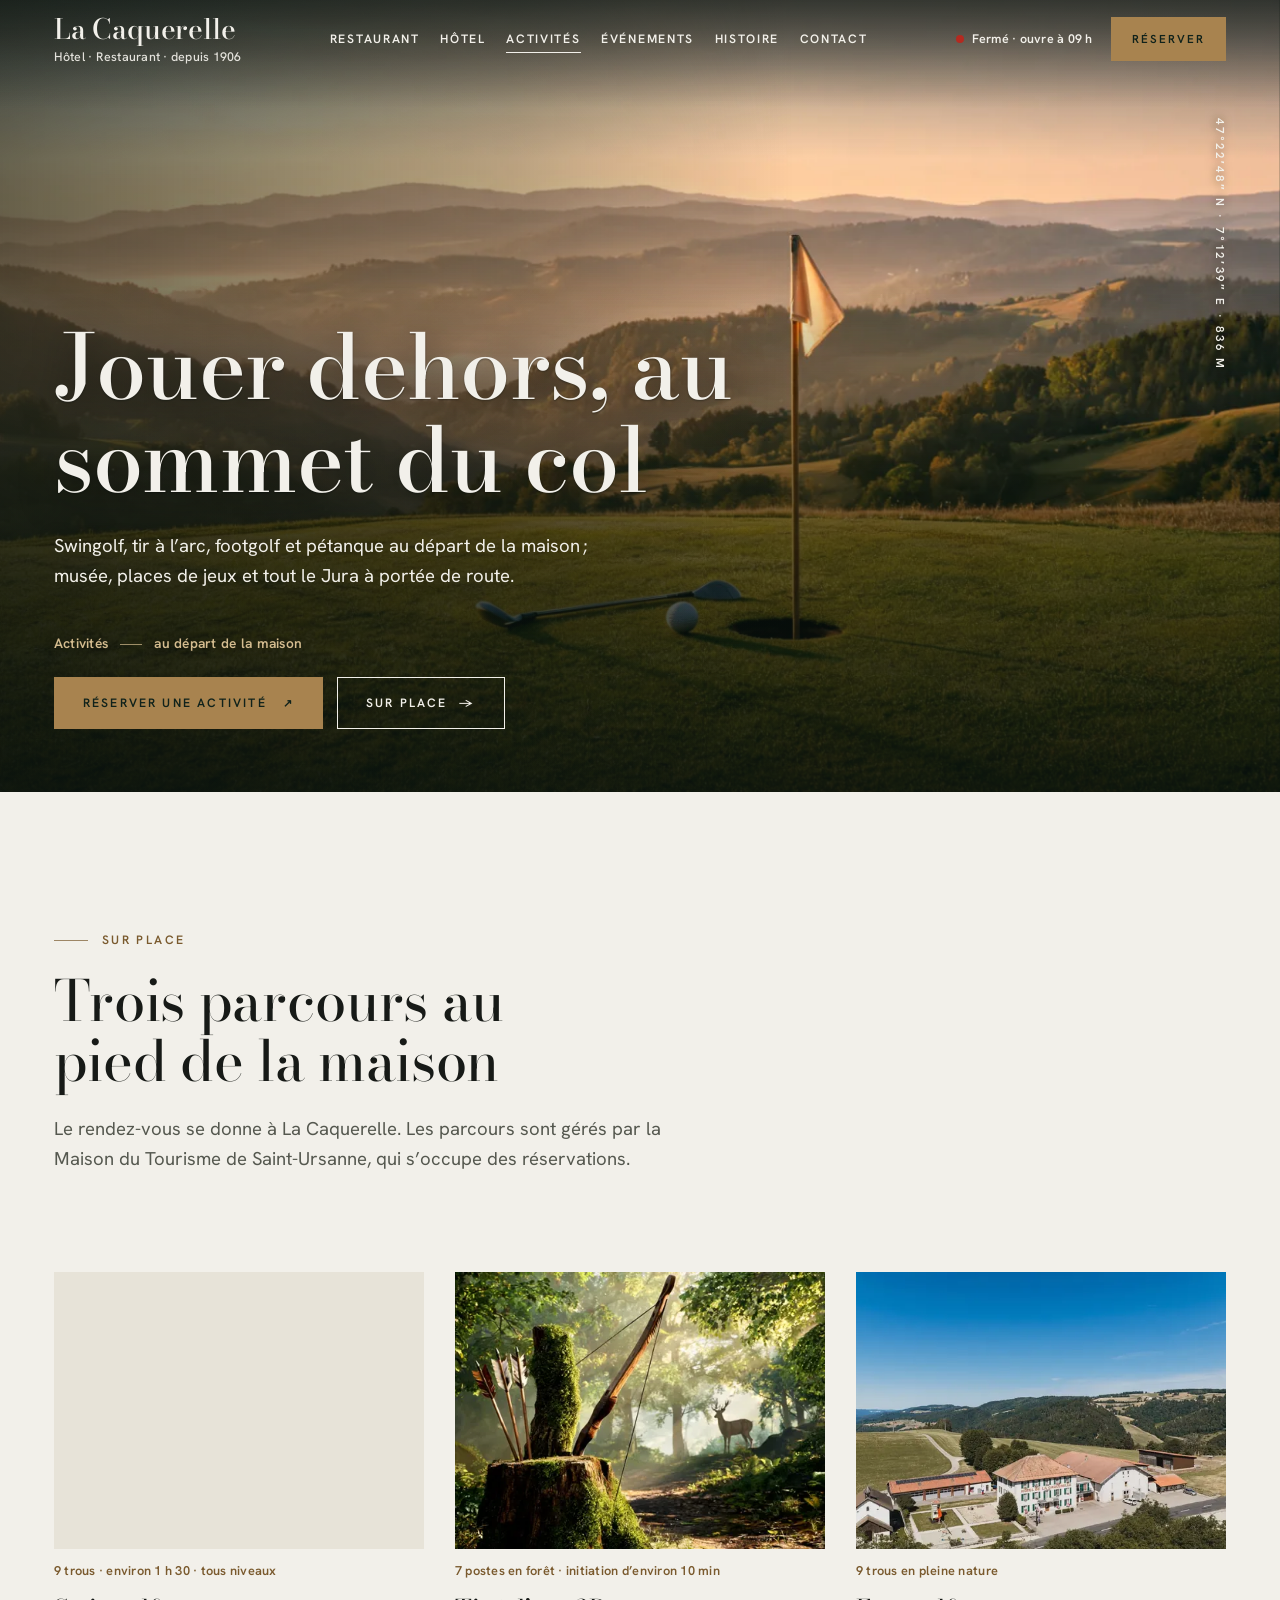
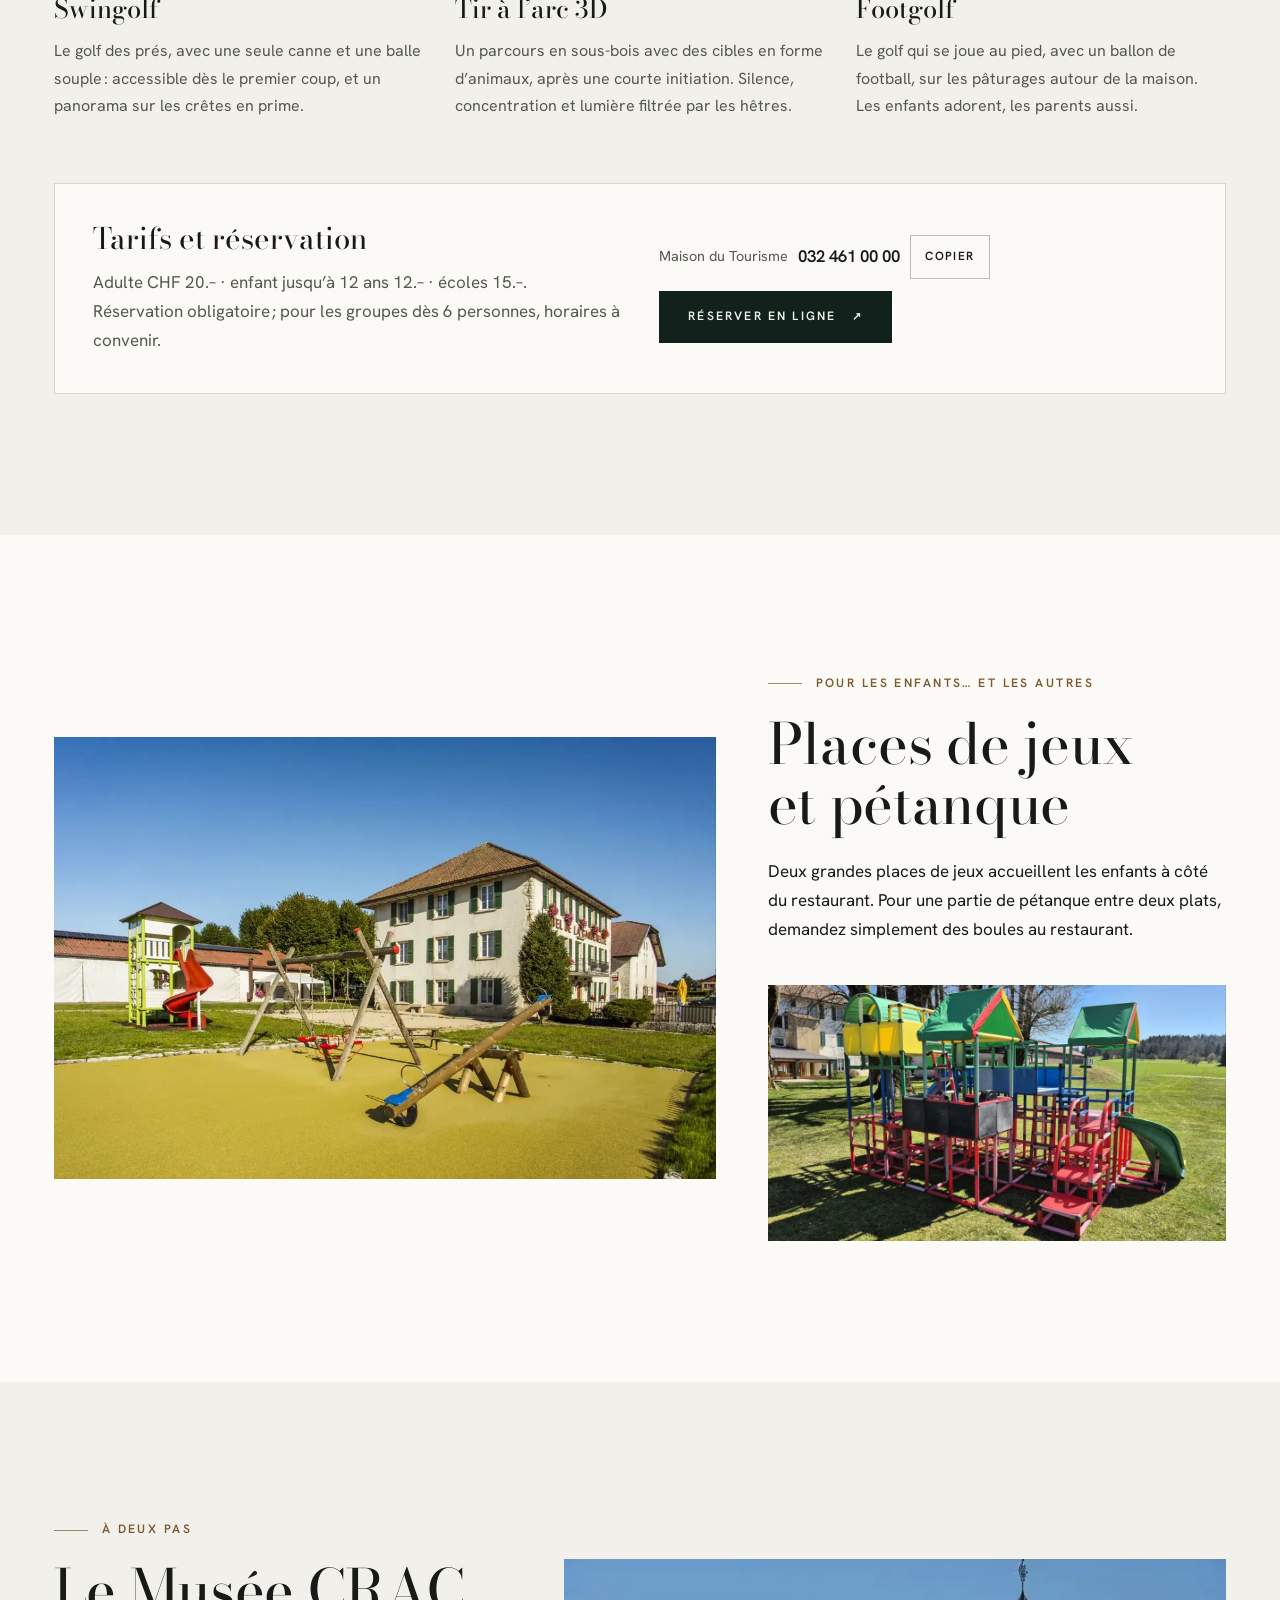
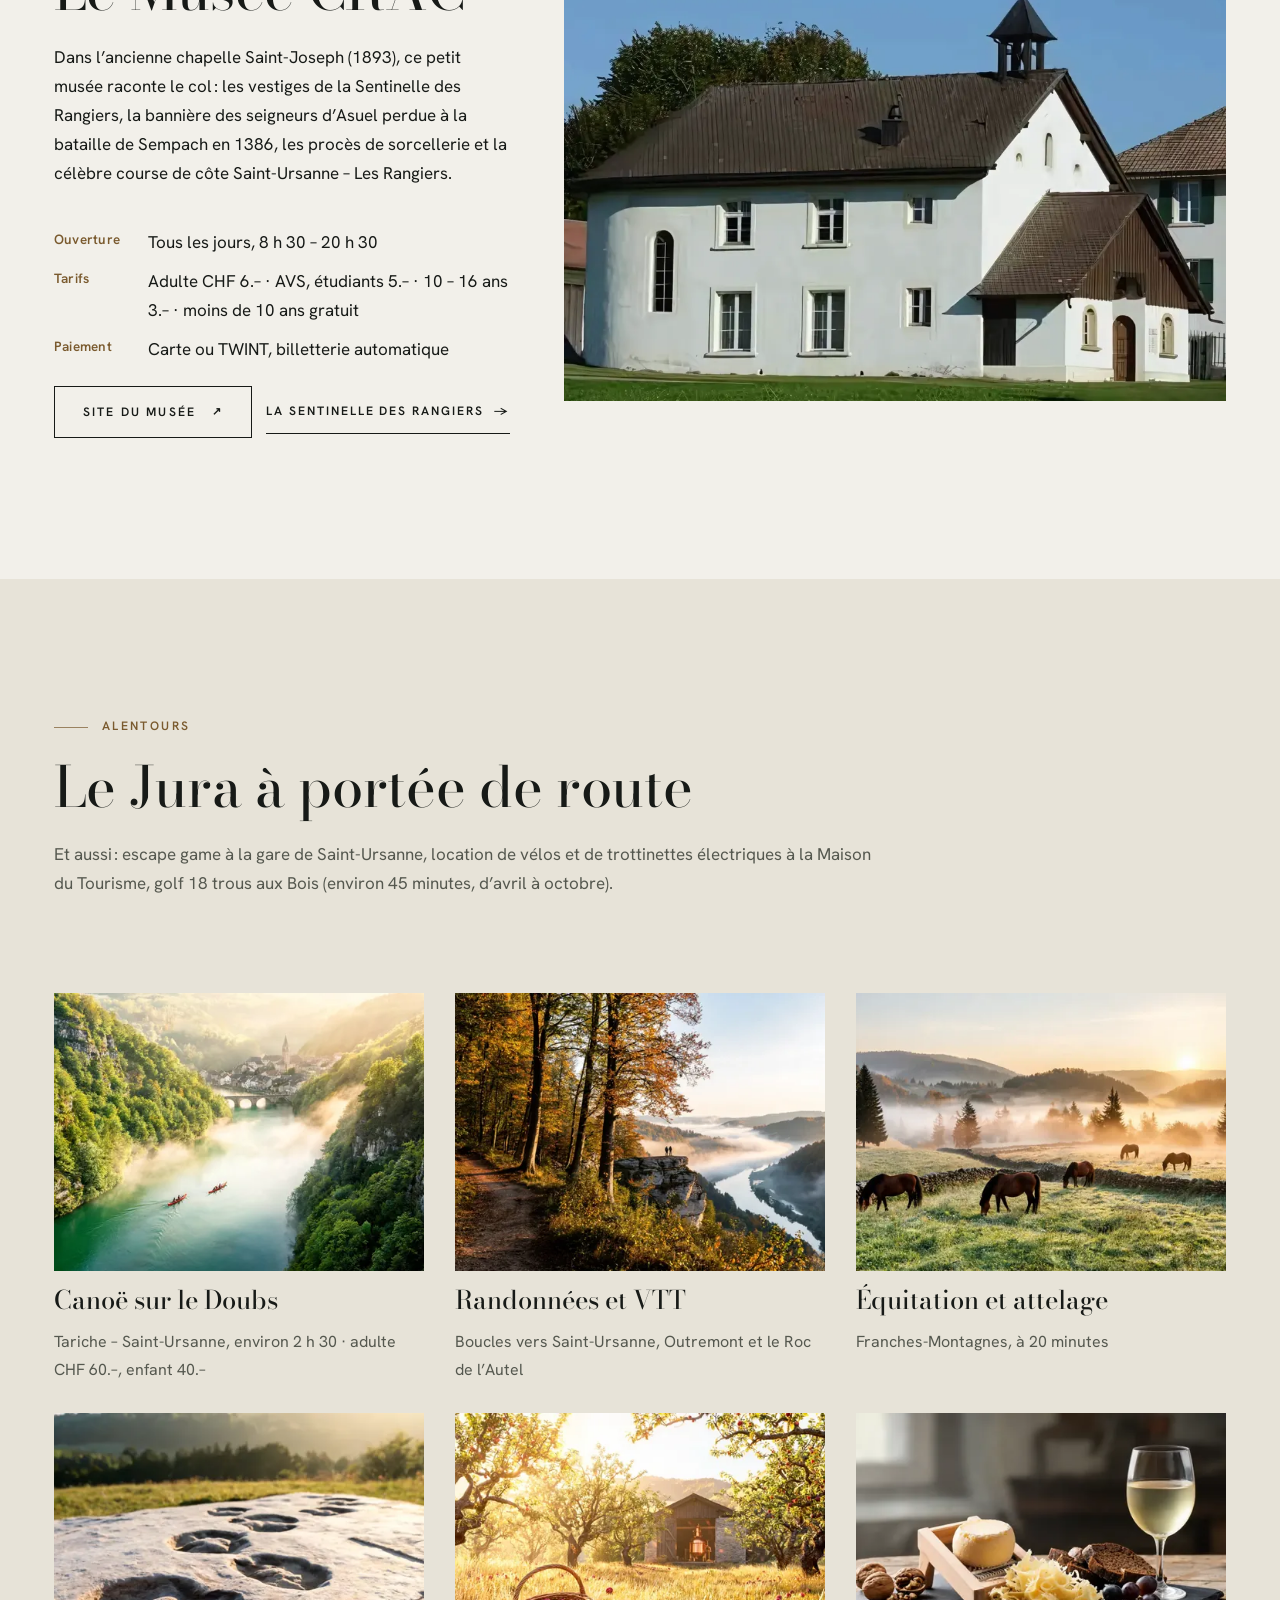
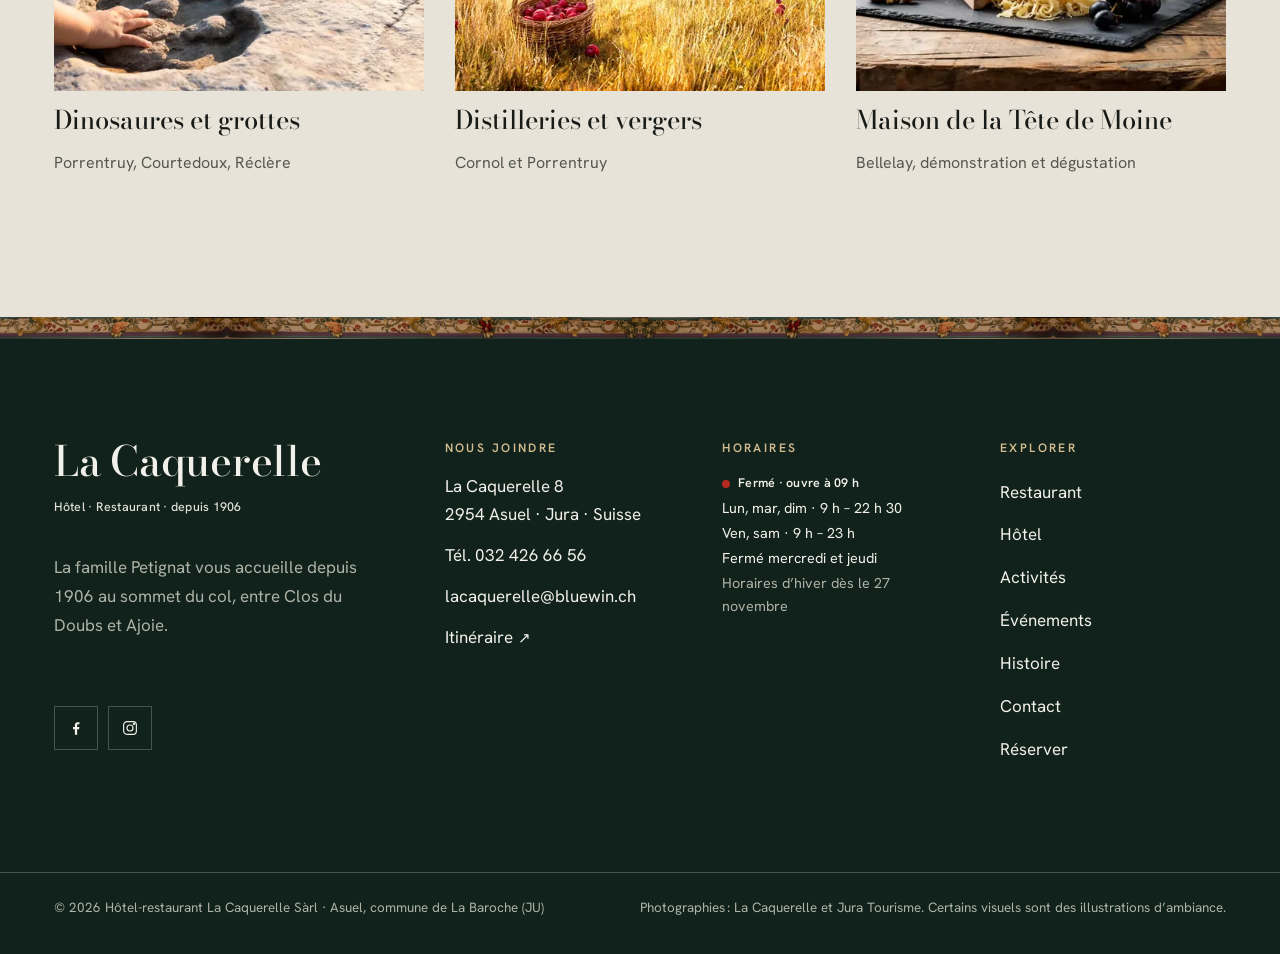
==== commit 2102c3b2: "Suppression de la page Séjours et des contenus liés - Page sejours.html supprimée. - Navigation (en-" ====
--- a/activites.html
+++ b/activites.html
@@ -20,7 +20,7 @@
 <meta name="geo.region" content="CH-JU"><meta name="geo.placename" content="Asuel, La Caquerelle"><meta name="geo.position" content="47.379887;7.2109573"><meta name="ICBM" content="47.379887, 7.2109573">
 <link rel="preconnect" href="https://fonts.googleapis.com"><link rel="preconnect" href="https://fonts.gstatic.com" crossorigin>
 <link rel="stylesheet" href="https://fonts.googleapis.com/css2?family=Bodoni+Moda:opsz,wght@6..96,400..700&family=Hanken+Grotesk:wght@400;500;600&family=Pinyon+Script&display=swap">
-<link rel="stylesheet" href="site.css?v=fb483038fe">
+<link rel="stylesheet" href="site.css?v=83eb4cdf84">
 <link rel="preload" as="image" href="swingolf.webp" imagesrcset="swingolf-640.webp 640w, swingolf-1024.webp 1024w, swingolf.webp 1456w" imagesizes="100vw" fetchpriority="high">
 <script type="application/ld+json">{"@context":"https://schema.org","@graph":[{"@type":"WebSite","@id":"https://www.lacaquerelle.com/#site","url":"https://www.lacaquerelle.com/","name":"La Caquerelle","inLanguage":"fr-CH","publisher":{"@id":"https://www.lacaquerelle.com/#hotel"}},{"@type":"Hotel","@id":"https://www.lacaquerelle.com/#hotel","name":"Hôtel-Restaurant La Caquerelle","alternateName":["La Caquerelle","Hôtel de La Caquerelle","Auberge du Chevreuil"],"description":"Hôtel-restaurant familial au col de La Caquerelle (836 m), à Asuel dans le canton du Jura (Suisse), tenu par la famille Petignat depuis 1906 : 9 chambres, cuisine régionale et gibier en saison, salles de banquet et de séminaire.","url":"https://www.lacaquerelle.com/","telephone":"+41 32 426 66 56","email":"lacaquerelle@bluewin.ch","foundingDate":"1906","address":{"@type":"PostalAddress","streetAddress":"La Caquerelle 8","postalCode":"2954","addressLocality":"Asuel","addressRegion":"JU","addressCountry":"CH"},"geo":{"@type":"GeoCoordinates","latitude":47.379887,"longitude":7.2109573,"elevation":"836"},"hasMap":"https://www.google.com/maps/search/?api=1&query=47.379887%2C7.2109573","image":["https://www.lacaquerelle.com/img/facade-bleue.webp","https://www.lacaquerelle.com/img/aerien-automne.webp"],"numberOfRooms":9,"checkinTime":"15:00","checkoutTime":"11:00","amenityFeature":[{"@type":"LocationFeatureSpecification","name":"Wifi gratuit","value":true},{"@type":"LocationFeatureSpecification","name":"Parking gratuit","value":true},{"@type":"LocationFeatureSpecification","name":"Restaurant","value":true},{"@type":"LocationFeatureSpecification","name":"Terrasse","value":true},{"@type":"LocationFeatureSpecification","name":"Salles de conférence","value":true},{"@type":"LocationFeatureSpecification","name":"Places de jeux","value":true},{"@type":"LocationFeatureSpecification","name":"Douche et WC privatifs","value":true},{"@type":"LocationFeatureSpecification","name":"Télévision à écran plat","value":true}],"containsPlace":{"@id":"https://www.lacaquerelle.com/#restaurant"},"potentialAction":{"@type":"ReserveAction","target":"https://booking.juratroislacs.ch/TDS00020010000457519/tbooking/?lang=fr","name":"Réserver une chambre"},"sameAs":["https://www.facebook.com/La-Caquerelle-248301128553307/","https://www.instagram.com/restaurant_lacaquerelle/","https://www.j3l.ch/fr/P46344","https://www.myswitzerland.com/fr-ch/experiences/food-wine/restaurant/hotel-restaurant-de-la-caquerelle-1/"],"areaServed":"Jura, Suisse","brand":{"@type":"Brand","name":"La Caquerelle"}},{"@type":"Restaurant","@id":"https://www.lacaquerelle.com/#restaurant","name":"Restaurant La Caquerelle","url":"https://www.lacaquerelle.com/restaurant.html","telephone":"+41 32 426 66 56","address":{"@type":"PostalAddress","streetAddress":"La Caquerelle 8","postalCode":"2954","addressLocality":"Asuel","addressRegion":"JU","addressCountry":"CH"},"geo":{"@type":"GeoCoordinates","latitude":47.379887,"longitude":7.2109573,"elevation":"836"},"servesCuisine":["Cuisine régionale jurassienne","Cuisine suisse","Gibier","Végétarien"],"priceRange":"CHF 23–52","acceptsReservations":"https://www.mylocalina.ch/widget/?id=2bb7ca5d-07d8-4615-83be-13c94adc9818","hasMenu":"https://www.lacaquerelle.com/restaurant.html#carte","openingHoursSpecification":[{"@type":"OpeningHoursSpecification","dayOfWeek":["Monday","Tuesday","Sunday"],"opens":"09:00","closes":"22:30","validFrom":"2026-04-02","validThrough":"2026-11-26"},{"@type":"OpeningHoursSpecification","dayOfWeek":["Friday","Saturday"],"opens":"09:00","closes":"23:00","validFrom":"2026-04-02","validThrough":"2026-11-26"},{"@type":"OpeningHoursSpecification","dayOfWeek":["Monday","Tuesday"],"opens":"09:00","closes":"14:30","validFrom":"2026-11-27","validThrough":"2027-03-31"},{"@type":"OpeningHoursSpecification","dayOfWeek":["Monday","Tuesday"],"opens":"18:00","closes":"22:30","validFrom":"2026-11-27","validThrough":"2027-03-31"},{"@type":"OpeningHoursSpecification","dayOfWeek":["Friday","Saturday"],"opens":"09:00","closes":"23:00","validFrom":"2026-11-27","validThrough":"2027-03-31"},{"@type":"OpeningHoursSpecification","dayOfWeek":["Sunday"],"opens":"09:00","closes":"15:00","validFrom":"2026-11-27","validThrough":"2027-03-31"},{"@type":"OpeningHoursSpecification","dayOfWeek":["Sunday"],"opens":"18:00","closes":"22:30","validFrom":"2026-11-27","validThrough":"2027-03-31"},{"@type":"OpeningHoursSpecification","opens":"00:00","closes":"00:00","validFrom":"2026-12-24","validThrough":"2026-12-26"}],"image":"https://www.lacaquerelle.com/img/salle-soir.webp","description":"Cuisine authentique et généreuse de tradition familiale : gibier en automne, mets au fromage, truites du Jura et produits d'artisans d'Ajoie. 80 couverts, une salle de 25 places et une terrasse ombragée.","potentialAction":{"@type":"ReserveAction","target":"https://www.mylocalina.ch/widget/?id=2bb7ca5d-07d8-4615-83be-13c94adc9818","name":"Réserver une table"}},{"@type":"ItemList","name":"Activités à La Caquerelle","itemListElement":[{"@type":"ListItem","position":1,"item":{"@type":"TouristAttraction","name":"Swingolf de La Caquerelle","description":"Parcours de swingolf de 9 trous au col de La Caquerelle.","address":{"@type":"PostalAddress","streetAddress":"La Caquerelle 8","postalCode":"2954","addressLocality":"Asuel","addressRegion":"JU","addressCountry":"CH"}}},{"@type":"ListItem","position":2,"item":{"@type":"TouristAttraction","name":"Parcours de tir à l’arc 3D de La Caquerelle","description":"Parcours en forêt de 7 postes avec cibles animales 3D.","address":{"@type":"PostalAddress","streetAddress":"La Caquerelle 8","postalCode":"2954","addressLocality":"Asuel","addressRegion":"JU","addressCountry":"CH"}}},{"@type":"ListItem","position":3,"item":{"@type":"TouristAttraction","name":"Footgolf de La Caquerelle","description":"Parcours de footgolf de 9 trous en pleine nature.","address":{"@type":"PostalAddress","streetAddress":"La Caquerelle 8","postalCode":"2954","addressLocality":"Asuel","addressRegion":"JU","addressCountry":"CH"}}},{"@type":"ListItem","position":4,"item":{"@type":"Museum","name":"Musée CRAC","description":"Musée installé dans l’ancienne chapelle Saint-Joseph (1893) : vestiges de la Sentinelle des Rangiers, bannière des seigneurs d’Asuel, histoire du col.","url":"https://www.musee-crac.ch/","address":{"@type":"PostalAddress","streetAddress":"La Caquerelle 8b","postalCode":"2954","addressLocality":"Asuel","addressRegion":"JU","addressCountry":"CH"}}}]},{"@type":"BreadcrumbList","itemListElement":[{"@type":"ListItem","position":1,"name":"Accueil","item":"https://www.lacaquerelle.com/"},{"@type":"ListItem","position":2,"name":"Activités","item":"https://www.lacaquerelle.com/activites.html"}]}]}</script>
 </head>
@@ -29,7 +29,7 @@
 <header class="site-header" data-header>
   <div class="site-header__inner">
     <a class="brand" href="./"><span class="brand__name">La Caquerelle</span><span class="brand__tag">Hôtel · Restaurant · depuis 1906</span></a>
-    <nav class="nav" aria-label="Navigation principale"><ul><li><a href="restaurant.html">Restaurant</a></li><li><a href="hotel.html">Hôtel</a></li><li><a href="sejours.html">Séjours</a></li><li><a href="activites.html" aria-current="page">Activités</a></li><li><a href="evenements.html">Événements</a></li><li><a href="historique.html">Histoire</a></li><li><a href="contact.html">Contact</a></li></ul></nav>
+    <nav class="nav" aria-label="Navigation principale"><ul><li><a href="restaurant.html">Restaurant</a></li><li><a href="hotel.html">Hôtel</a></li><li><a href="activites.html" aria-current="page">Activités</a></li><li><a href="evenements.html">Événements</a></li><li><a href="historique.html">Histoire</a></li><li><a href="contact.html">Contact</a></li></ul></nav>
     <div class="header-actions">
       <span class="open-pill" data-open-status>Horaires</span>
       <a class="btn btn--brass btn--sm" href="reserver.html">Réserver</a>
@@ -39,7 +39,7 @@
 </header>
 <div class="menu-overlay" id="menu" role="dialog" aria-modal="true" aria-label="Menu du site" hidden>
   <div class="menu-overlay__top"><span class="brand"><span class="brand__name">La Caquerelle</span><span class="brand__tag">Hôtel · Restaurant · depuis 1906</span></span><button class="menu-close" type="button" data-close aria-label="Fermer le menu">×</button></div>
-  <nav aria-label="Menu mobile"><ul><li><a href="./">Accueil</a></li><li><a href="restaurant.html">Restaurant</a></li><li><a href="hotel.html">Hôtel</a></li><li><a href="sejours.html">Séjours</a></li><li><a href="activites.html" aria-current="page">Activités</a></li><li><a href="evenements.html">Événements</a></li><li><a href="historique.html">Histoire</a></li><li><a href="contact.html">Contact</a></li><li><a href="reserver.html">Réserver</a></li></ul></nav>
+  <nav aria-label="Menu mobile"><ul><li><a href="./">Accueil</a></li><li><a href="restaurant.html">Restaurant</a></li><li><a href="hotel.html">Hôtel</a></li><li><a href="activites.html" aria-current="page">Activités</a></li><li><a href="evenements.html">Événements</a></li><li><a href="historique.html">Histoire</a></li><li><a href="contact.html">Contact</a></li><li><a href="reserver.html">Réserver</a></li></ul></nav>
   <p class="small">La Caquerelle 8 · 2954 Asuel · <span class="num">032 426 66 56</span></p>
 </div>
 <main id="contenu">
@@ -96,7 +96,7 @@
 <section class="section section--deep" aria-labelledby="near-t">
   <div class="container">
     <div class="section-head"><span class="eyebrow">Alentours</span><h2 class="h2" id="near-t">Le Jura à portée de route</h2><p class="muted">Et aussi : escape game à la gare de Saint-Ursanne, location de vélos et de trottinettes électriques à la Maison du Tourisme, golf 18 trous aux Bois (environ 45 minutes, d’avril à octobre).</p></div>
-    <div class="cards"><a class="card" href="sejours.html#doubs"><div class="card__img"><img src="doubs-1024.webp" srcset="doubs-640.webp 640w, doubs-1024.webp 1024w, doubs-1600.webp 1600w, doubs.webp 2400w" sizes="(max-width: 620px) 100vw, (max-width: 980px) 50vw, 400px" alt="" width="2400" height="1350" loading="lazy" decoding="async"></div><h3>Canoë sur le Doubs</h3><p>Tariche – Saint-Ursanne, environ 2 h 30 · adulte CHF 60.–, enfant 40.–</p></a><a class="card" href="sejours.html#randonnee"><div class="card__img"><img src="rando-1024.webp" srcset="rando-640.webp 640w, rando-1024.webp 1024w, rando.webp 1456w" sizes="(max-width: 620px) 100vw, (max-width: 980px) 50vw, 400px" alt="" width="1456" height="819" loading="lazy" decoding="async"></div><h3>Randonnées et VTT</h3><p>Boucles vers Saint-Ursanne, Outremont et le Roc de l’Autel</p></a><a class="card" href="sejours.html#franches-montagnes"><div class="card__img"><img src="chevaux-1024.webp" srcset="chevaux-640.webp 640w, chevaux-1024.webp 1024w, chevaux.webp 1456w" sizes="(max-width: 620px) 100vw, (max-width: 980px) 50vw, 400px" alt="" width="1456" height="819" loading="lazy" decoding="async"></div><h3>Équitation et attelage</h3><p>Franches-Montagnes, à 20 minutes</p></a><a class="card" href="sejours.html#dinosaures"><div class="card__img"><img src="dinosaures-1024.webp" srcset="dinosaures-640.webp 640w, dinosaures-1024.webp 1024w, dinosaures.webp 1456w" sizes="(max-width: 620px) 100vw, (max-width: 980px) 50vw, 400px" alt="" width="1456" height="819" loading="lazy" decoding="async"></div><h3>Dinosaures et grottes</h3><p>Porrentruy, Courtedoux, Réclère</p></a><a class="card" href="sejours.html#damassine"><div class="card__img"><img src="damassine-1024.webp" srcset="damassine-640.webp 640w, damassine-1024.webp 1024w, damassine.webp 1456w" sizes="(max-width: 620px) 100vw, (max-width: 980px) 50vw, 400px" alt="" width="1456" height="819" loading="lazy" decoding="async"></div><h3>Distilleries et vergers</h3><p>Cornol et Porrentruy</p></a><a class="card" href="sejours.html#hiver"><div class="card__img"><img src="tetedemoine-1024.webp" srcset="tetedemoine-640.webp 640w, tetedemoine-1024.webp 1024w, tetedemoine.webp 1456w" sizes="(max-width: 620px) 100vw, (max-width: 980px) 50vw, 400px" alt="" width="1456" height="819" loading="lazy" decoding="async"></div><h3>Maison de la Tête de Moine</h3><p>Bellelay, démonstration et dégustation</p></a></div>
+    <div class="cards"><article class="card"><div class="card__img"><img src="doubs-1024.webp" srcset="doubs-640.webp 640w, doubs-1024.webp 1024w, doubs-1600.webp 1600w, doubs.webp 2400w" sizes="(max-width: 620px) 100vw, (max-width: 980px) 50vw, 400px" alt="" width="2400" height="1350" loading="lazy" decoding="async"></div><h3>Canoë sur le Doubs</h3><p>Tariche – Saint-Ursanne, environ 2 h 30 · adulte CHF 60.–, enfant 40.–</p></article><article class="card"><div class="card__img"><img src="rando-1024.webp" srcset="rando-640.webp 640w, rando-1024.webp 1024w, rando.webp 1456w" sizes="(max-width: 620px) 100vw, (max-width: 980px) 50vw, 400px" alt="" width="1456" height="819" loading="lazy" decoding="async"></div><h3>Randonnées et VTT</h3><p>Boucles vers Saint-Ursanne, Outremont et le Roc de l’Autel</p></article><article class="card"><div class="card__img"><img src="chevaux-1024.webp" srcset="chevaux-640.webp 640w, chevaux-1024.webp 1024w, chevaux.webp 1456w" sizes="(max-width: 620px) 100vw, (max-width: 980px) 50vw, 400px" alt="" width="1456" height="819" loading="lazy" decoding="async"></div><h3>Équitation et attelage</h3><p>Franches-Montagnes, à 20 minutes</p></article><article class="card"><div class="card__img"><img src="dinosaures-1024.webp" srcset="dinosaures-640.webp 640w, dinosaures-1024.webp 1024w, dinosaures.webp 1456w" sizes="(max-width: 620px) 100vw, (max-width: 980px) 50vw, 400px" alt="" width="1456" height="819" loading="lazy" decoding="async"></div><h3>Dinosaures et grottes</h3><p>Porrentruy, Courtedoux, Réclère</p></article><article class="card"><div class="card__img"><img src="damassine-1024.webp" srcset="damassine-640.webp 640w, damassine-1024.webp 1024w, damassine.webp 1456w" sizes="(max-width: 620px) 100vw, (max-width: 980px) 50vw, 400px" alt="" width="1456" height="819" loading="lazy" decoding="async"></div><h3>Distilleries et vergers</h3><p>Cornol et Porrentruy</p></article><article class="card"><div class="card__img"><img src="tetedemoine-1024.webp" srcset="tetedemoine-640.webp 640w, tetedemoine-1024.webp 1024w, tetedemoine.webp 1456w" sizes="(max-width: 620px) 100vw, (max-width: 980px) 50vw, 400px" alt="" width="1456" height="819" loading="lazy" decoding="async"></div><h3>Maison de la Tête de Moine</h3><p>Bellelay, démonstration et dégustation</p></article></div>
   </div>
 </section>
 
@@ -130,7 +130,7 @@
     </div>
     <div>
       <h2>Explorer</h2>
-      <ul><li><a href="restaurant.html">Restaurant</a></li><li><a href="hotel.html">Hôtel</a></li><li><a href="sejours.html">Séjours</a></li><li><a href="activites.html">Activités</a></li><li><a href="evenements.html">Événements</a></li><li><a href="historique.html">Histoire</a></li><li><a href="contact.html">Contact</a></li><li><a href="reserver.html">Réserver</a></li></ul>
+      <ul><li><a href="restaurant.html">Restaurant</a></li><li><a href="hotel.html">Hôtel</a></li><li><a href="activites.html">Activités</a></li><li><a href="evenements.html">Événements</a></li><li><a href="historique.html">Histoire</a></li><li><a href="contact.html">Contact</a></li><li><a href="reserver.html">Réserver</a></li></ul>
     </div>
   </div>
   <div class="container footer-bottom">
@@ -139,7 +139,7 @@
   </div>
 </footer>
 <nav class="tabbar" aria-label="Navigation rapide">
-  <a class="tabbar__i" href="./"><span class="tabbar__ic"><svg viewBox="0 0 24 24" fill="none" stroke="currentColor" stroke-width="1.6" stroke-linecap="round" stroke-linejoin="round" aria-hidden="true"><path d="M3.5 11.2 12 4l8.5 7.2"/><path d="M5.5 9.6V20h13V9.6"/><path d="M10 20v-5.2h4V20"/></svg></span><span class="tabbar__l">Accueil</span></a><a class="tabbar__i" href="restaurant.html"><span class="tabbar__ic"><svg viewBox="0 0 24 24" fill="none" stroke="currentColor" stroke-width="1.6" stroke-linecap="round" stroke-linejoin="round" aria-hidden="true"><path d="M3 17.5h18"/><path d="M5 17.5a7 7 0 0 1 14 0"/><path d="M12 10.5V8.6"/><circle cx="12" cy="7.4" r="1.1"/><path d="M6.5 20.5h11"/></svg></span><span class="tabbar__l">Restaurant</span></a><button class="tabbar__i tabbar__i--cta" type="button" data-sheet-open="sheet-book" aria-haspopup="dialog" aria-controls="sheet-book" aria-expanded="false"><span class="tabbar__ic"><svg viewBox="0 0 24 24" fill="none" stroke="currentColor" stroke-width="1.6" stroke-linecap="round" stroke-linejoin="round" aria-hidden="true"><rect x="3.5" y="5" width="17" height="15.5" rx="3"/><path d="M3.5 9.8h17M8 3v3.6M16 3v3.6"/><path d="m9.2 15 2 2 3.8-3.9"/></svg></span><span class="tabbar__l">Réserver</span></button><a class="tabbar__i" href="sejours.html"><span class="tabbar__ic"><svg viewBox="0 0 24 24" fill="none" stroke="currentColor" stroke-width="1.6" stroke-linecap="round" stroke-linejoin="round" aria-hidden="true"><path d="m2.5 19.5 6.2-9.8 3.9 5.9 2.4-3.4 6.5 7.3z"/><circle cx="16.8" cy="6.2" r="2.1"/></svg></span><span class="tabbar__l">Séjours</span></a><button class="tabbar__i is-active" type="button" data-sheet-open="sheet-plus" aria-haspopup="dialog" aria-controls="sheet-plus" aria-expanded="false"><span class="tabbar__ic"><svg viewBox="0 0 24 24" fill="none" stroke="currentColor" stroke-width="1.6" stroke-linecap="round" stroke-linejoin="round" aria-hidden="true"><rect x="4" y="4" width="6.6" height="6.6" rx="1.8"/><rect x="13.4" y="4" width="6.6" height="6.6" rx="1.8"/><rect x="4" y="13.4" width="6.6" height="6.6" rx="1.8"/><rect x="13.4" y="13.4" width="6.6" height="6.6" rx="1.8"/></svg></span><span class="tabbar__l">Plus</span></button>
+  <a class="tabbar__i" href="./"><span class="tabbar__ic"><svg viewBox="0 0 24 24" fill="none" stroke="currentColor" stroke-width="1.6" stroke-linecap="round" stroke-linejoin="round" aria-hidden="true"><path d="M3.5 11.2 12 4l8.5 7.2"/><path d="M5.5 9.6V20h13V9.6"/><path d="M10 20v-5.2h4V20"/></svg></span><span class="tabbar__l">Accueil</span></a><a class="tabbar__i" href="restaurant.html"><span class="tabbar__ic"><svg viewBox="0 0 24 24" fill="none" stroke="currentColor" stroke-width="1.6" stroke-linecap="round" stroke-linejoin="round" aria-hidden="true"><path d="M3 17.5h18"/><path d="M5 17.5a7 7 0 0 1 14 0"/><path d="M12 10.5V8.6"/><circle cx="12" cy="7.4" r="1.1"/><path d="M6.5 20.5h11"/></svg></span><span class="tabbar__l">Restaurant</span></a><button class="tabbar__i tabbar__i--cta" type="button" data-sheet-open="sheet-book" aria-haspopup="dialog" aria-controls="sheet-book" aria-expanded="false"><span class="tabbar__ic"><svg viewBox="0 0 24 24" fill="none" stroke="currentColor" stroke-width="1.6" stroke-linecap="round" stroke-linejoin="round" aria-hidden="true"><rect x="3.5" y="5" width="17" height="15.5" rx="3"/><path d="M3.5 9.8h17M8 3v3.6M16 3v3.6"/><path d="m9.2 15 2 2 3.8-3.9"/></svg></span><span class="tabbar__l">Réserver</span></button><a class="tabbar__i" href="hotel.html"><span class="tabbar__ic"><svg viewBox="0 0 24 24" fill="none" stroke="currentColor" stroke-width="1.6" stroke-linecap="round" stroke-linejoin="round" aria-hidden="true"><path d="M3 18.5V6.5M3 14h18v4.5M21 14v-2.2a3 3 0 0 0-3-3h-7.2V14"/><circle cx="7" cy="11" r="1.9"/></svg></span><span class="tabbar__l">Hôtel</span></a><button class="tabbar__i is-active" type="button" data-sheet-open="sheet-plus" aria-haspopup="dialog" aria-controls="sheet-plus" aria-expanded="false"><span class="tabbar__ic"><svg viewBox="0 0 24 24" fill="none" stroke="currentColor" stroke-width="1.6" stroke-linecap="round" stroke-linejoin="round" aria-hidden="true"><rect x="4" y="4" width="6.6" height="6.6" rx="1.8"/><rect x="13.4" y="4" width="6.6" height="6.6" rx="1.8"/><rect x="4" y="13.4" width="6.6" height="6.6" rx="1.8"/><rect x="13.4" y="13.4" width="6.6" height="6.6" rx="1.8"/></svg></span><span class="tabbar__l">Plus</span></button>
 </nav>
 <dialog class="sheet" id="sheet-book" aria-labelledby="sb-title">
   <div class="sheet__head" data-sheet-drag><span class="sheet__grab" aria-hidden="true"></span><h2 class="sheet__t" id="sb-title">Réserver</h2><button class="sheet__x" type="button" data-sheet-close aria-label="Fermer"><svg viewBox="0 0 24 24" fill="none" stroke="currentColor" stroke-width="1.6" stroke-linecap="round" stroke-linejoin="round" aria-hidden="true"><path d="M6 6l12 12M18 6 6 18"/></svg></button></div>
@@ -180,7 +180,7 @@
   <div class="sheet__head" data-sheet-drag><span class="sheet__grab" aria-hidden="true"></span><h2 class="sheet__t" id="sp-title">La maison</h2><button class="sheet__x" type="button" data-sheet-close aria-label="Fermer"><svg viewBox="0 0 24 24" fill="none" stroke="currentColor" stroke-width="1.6" stroke-linecap="round" stroke-linejoin="round" aria-hidden="true"><path d="M6 6l12 12M18 6 6 18"/></svg></button></div>
   <div class="sheet__body">
     <p class="sheet__status"><span class="open-pill" data-open-status>Horaires</span></p>
-    <ul class="app-grid"><li><a class="app-tile" href="hotel.html"><svg viewBox="0 0 24 24" fill="none" stroke="currentColor" stroke-width="1.6" stroke-linecap="round" stroke-linejoin="round" aria-hidden="true"><path d="M3 18.5V6.5M3 14h18v4.5M21 14v-2.2a3 3 0 0 0-3-3h-7.2V14"/><circle cx="7" cy="11" r="1.9"/></svg><span>Hôtel</span></a></li><li><a class="app-tile" href="activites.html" aria-current="page"><svg viewBox="0 0 24 24" fill="none" stroke="currentColor" stroke-width="1.6" stroke-linecap="round" stroke-linejoin="round" aria-hidden="true"><circle cx="12" cy="12" r="8.2"/><circle cx="12" cy="12" r="4.3"/><circle cx="12" cy="12" r=".9" fill="currentColor"/></svg><span>Activités</span></a></li><li><a class="app-tile" href="evenements.html"><svg viewBox="0 0 24 24" fill="none" stroke="currentColor" stroke-width="1.6" stroke-linecap="round" stroke-linejoin="round" aria-hidden="true"><path d="M8 3.5h8l-.6 5.4a3.4 3.4 0 0 1-6.8 0z"/><path d="M12 12.3v7.7M8.6 20.5h6.8"/></svg><span>Événements</span></a></li><li><a class="app-tile" href="historique.html"><svg viewBox="0 0 24 24" fill="none" stroke="currentColor" stroke-width="1.6" stroke-linecap="round" stroke-linejoin="round" aria-hidden="true"><path d="M12 6.6C10 5.1 7 4.6 4 5.1v13.2c3-.5 6 0 8 1.5 2-1.5 5-2 8-1.5V5.1c-3-.5-6 0-8 1.5z"/><path d="M12 6.6v13.2"/></svg><span>Histoire</span></a></li><li><a class="app-tile" href="contact.html"><svg viewBox="0 0 24 24" fill="none" stroke="currentColor" stroke-width="1.6" stroke-linecap="round" stroke-linejoin="round" aria-hidden="true"><path d="M12 21s-6.6-5.7-6.6-11.1a6.6 6.6 0 0 1 13.2 0C18.6 15.3 12 21 12 21z"/><circle cx="12" cy="9.9" r="2.3"/></svg><span>Contact</span></a></li><li><a class="app-tile" href="restaurant.html#carte"><svg viewBox="0 0 24 24" fill="none" stroke="currentColor" stroke-width="1.6" stroke-linecap="round" stroke-linejoin="round" aria-hidden="true"><rect x="5" y="3.5" width="14" height="17" rx="2.2"/><path d="M8.5 8h7M8.5 11.5h7M8.5 15h4.5"/></svg><span>La carte</span></a></li></ul>
+    <ul class="app-grid"><li><a class="app-tile" href="activites.html" aria-current="page"><svg viewBox="0 0 24 24" fill="none" stroke="currentColor" stroke-width="1.6" stroke-linecap="round" stroke-linejoin="round" aria-hidden="true"><circle cx="12" cy="12" r="8.2"/><circle cx="12" cy="12" r="4.3"/><circle cx="12" cy="12" r=".9" fill="currentColor"/></svg><span>Activités</span></a></li><li><a class="app-tile" href="evenements.html"><svg viewBox="0 0 24 24" fill="none" stroke="currentColor" stroke-width="1.6" stroke-linecap="round" stroke-linejoin="round" aria-hidden="true"><path d="M8 3.5h8l-.6 5.4a3.4 3.4 0 0 1-6.8 0z"/><path d="M12 12.3v7.7M8.6 20.5h6.8"/></svg><span>Événements</span></a></li><li><a class="app-tile" href="historique.html"><svg viewBox="0 0 24 24" fill="none" stroke="currentColor" stroke-width="1.6" stroke-linecap="round" stroke-linejoin="round" aria-hidden="true"><path d="M12 6.6C10 5.1 7 4.6 4 5.1v13.2c3-.5 6 0 8 1.5 2-1.5 5-2 8-1.5V5.1c-3-.5-6 0-8 1.5z"/><path d="M12 6.6v13.2"/></svg><span>Histoire</span></a></li><li><a class="app-tile" href="contact.html"><svg viewBox="0 0 24 24" fill="none" stroke="currentColor" stroke-width="1.6" stroke-linecap="round" stroke-linejoin="round" aria-hidden="true"><path d="M12 21s-6.6-5.7-6.6-11.1a6.6 6.6 0 0 1 13.2 0C18.6 15.3 12 21 12 21z"/><circle cx="12" cy="9.9" r="2.3"/></svg><span>Contact</span></a></li><li><a class="app-tile" href="restaurant.html#carte"><svg viewBox="0 0 24 24" fill="none" stroke="currentColor" stroke-width="1.6" stroke-linecap="round" stroke-linejoin="round" aria-hidden="true"><rect x="5" y="3.5" width="14" height="17" rx="2.2"/><path d="M8.5 8h7M8.5 11.5h7M8.5 15h4.5"/></svg><span>La carte</span></a></li><li><a class="app-tile" href="contact.html#acces"><svg viewBox="0 0 24 24" fill="none" stroke="currentColor" stroke-width="1.6" stroke-linecap="round" stroke-linejoin="round" aria-hidden="true"><path d="m4 11 16-7-7 16-2.1-6.9z"/></svg><span>Accès</span></a></li></ul>
     <div class="quick">
       <a class="quick__i" href="tel:+41324266656"><svg viewBox="0 0 24 24" fill="none" stroke="currentColor" stroke-width="1.6" stroke-linecap="round" stroke-linejoin="round" aria-hidden="true"><path d="M6.6 3.5h2.7l1.4 4-2.1 1.3a11 11 0 0 0 6.6 6.6l1.3-2.1 4 1.4v2.7a1.9 1.9 0 0 1-2 1.9A16.3 16.3 0 0 1 4.6 5.5a1.9 1.9 0 0 1 2-2z"/></svg><span>Appeler</span></a>
       <a class="quick__i" href="https://www.google.com/maps/search/?api=1&query=47.379887%2C7.2109573" target="_blank" rel="noopener"><svg viewBox="0 0 24 24" fill="none" stroke="currentColor" stroke-width="1.6" stroke-linecap="round" stroke-linejoin="round" aria-hidden="true"><path d="m4 11 16-7-7 16-2.1-6.9z"/></svg><span>Itinéraire</span></a>
@@ -189,6 +189,6 @@
     <p class="sheet__foot">La Caquerelle 8 · 2954 Asuel · Jura suisse<br>Fermé le mercredi et le jeudi</p>
   </div>
 </dialog>
-<script src="site.js?v=43ed28de8a" defer></script>
+<script src="site.js?v=2e903352c3" defer></script>
 </body>
 </html>
--- a/site.css
+++ b/site.css
@@ -72,7 +72,7 @@
 .stack-sm{display:grid;gap:12px}
 .num{font-variant-numeric:tabular-nums lining-nums}
 /* Titres posés sur une photographie : déliés renforcés + ombre portée douce */
-.hero .display,.chapter .h2,.tile__t,.sejour__num,.band-title{font-variation-settings:"opsz" var(--opsz-photo);font-weight:var(--wght-photo);text-shadow:var(--shadow-photo)}
+.hero .display,.chapter .h2,.band-title{font-variation-settings:"opsz" var(--opsz-photo);font-weight:var(--wght-photo);text-shadow:var(--shadow-photo)}
 
 /* ---------- Boutons ---------- */
 .btn{--bc:currentColor;display:inline-flex;align-items:center;justify-content:center;gap:12px;min-height:52px;padding:15px 28px;border:1px solid var(--bc);border-radius:0;background:transparent;color:inherit;font:600 var(--t-label)/1 var(--f-body);letter-spacing:.18em;text-transform:uppercase;text-decoration:none;cursor:pointer;touch-action:manipulation;transition:background-color .2s ease,color .2s ease,border-color .2s ease,transform .16s var(--ease)}
@@ -255,18 +255,6 @@
 .on-dark .price{color:var(--brass-light)}
 @media (hover:hover) and (pointer:fine){a.card:hover .card__img img{transform:scale(1.04)}a.card:hover h3{text-decoration:underline;text-decoration-thickness:1px}}
 
-/* Défilement horizontal (séjours) */
-.rail{display:grid;grid-auto-flow:column;grid-auto-columns:minmax(280px,30%);gap:22px;overflow-x:auto;scroll-snap-type:x mandatory;padding-bottom:18px;scrollbar-width:thin;scrollbar-color:var(--brass) transparent;overscroll-behavior-x:contain}
-@media (max-width:760px){.rail{grid-auto-columns:82%}}
-.rail > *{scroll-snap-align:start}
-.tile{position:relative;display:block;aspect-ratio:3/4;overflow:hidden;color:var(--chaux);text-decoration:none;isolation:isolate;background:var(--spruce)}
-.tile img{position:absolute;inset:0;width:100%;height:100%;object-fit:cover;z-index:-2;transition:transform 1s var(--ease)}
-.tile::after{content:"";position:absolute;inset:0;z-index:-1;background:linear-gradient(180deg,rgba(var(--scrim),0) 34%,rgba(var(--scrim),.9))}
-.tile__body{position:absolute;left:0;right:0;bottom:0;padding:24px;display:grid;gap:8px}
-.tile__k{font:600 .82rem/1.3 var(--f-body);letter-spacing:.02em;color:var(--brass-light)}
-.tile__t{font:400 1.9rem/1.08 var(--f-display)}
-@media (hover:hover) and (pointer:fine){.tile:hover img{transform:scale(1.05)}}
-
 /* Menus */
 .menu-cols{display:grid;grid-template-columns:repeat(2,minmax(0,1fr));gap:clamp(32px,5vw,80px)}
 @media (max-width:860px){.menu-cols{grid-template-columns:1fr}}
@@ -318,28 +306,12 @@
 .tl__b img{margin-top:10px;max-width:420px;width:100%;border:8px solid #fff;box-shadow:0 18px 40px -12px rgba(0,0,0,.18)}
 @media (max-width:700px){.timeline::before{left:7px}.tl{grid-template-columns:16px minmax(0,1fr);gap:0 18px}.tl__dot{grid-column:1;grid-row:1/3;margin-top:8px;justify-self:start}.tl__y{grid-column:2;text-align:left;font-size:2.1rem}.tl__b{grid-column:2}}
 
-/* Séjours */
-.filters{display:flex;flex-wrap:wrap;gap:10px;margin-top:26px}
-.chip{min-height:44px;padding:10px 18px;border:1px solid rgba(23,26,23,.28);background:transparent;font:600 .84rem/1 var(--f-body);letter-spacing:.02em;cursor:pointer;color:var(--ink);touch-action:manipulation;transition:background-color .2s ease,color .2s ease,border-color .2s ease,transform .16s var(--ease)}
-.chip:active{transform:scale(.97)}
-.chip[aria-pressed="true"]{background:var(--spruce);border-color:var(--spruce);color:var(--chaux)}
-.sejour{display:grid;grid-template-columns:repeat(12,minmax(0,1fr));background:var(--paper);border-top:1px solid var(--line)}
-.sejour__media{grid-column:1/8;position:relative;min-height:min(92svh,860px);overflow:hidden;background:var(--spruce)}
-.sejour__media img{position:absolute;inset:0;width:100%;height:100%;object-fit:cover}
-.sejour__num{position:absolute;left:var(--gutter);top:clamp(24px,4vw,48px);font:400 clamp(4rem,9vw,8.5rem)/.9 var(--f-display);color:var(--chaux)}
-.sejour__body{grid-column:8/13;padding:clamp(36px,5vw,80px) var(--gutter) clamp(36px,5vw,80px) clamp(28px,4vw,64px);display:grid;gap:22px;align-content:center;min-width:0}
-.sejour:nth-of-type(even) .sejour__media{grid-column:6/13;grid-row:1}
-.sejour:nth-of-type(even) .sejour__body{grid-column:1/6;grid-row:1;padding:clamp(36px,5vw,80px) clamp(28px,4vw,64px) clamp(36px,5vw,80px) var(--gutter)}
-@media (max-width:980px){.sejour{grid-template-columns:1fr}.sejour__media,.sejour:nth-of-type(even) .sejour__media{grid-column:1;grid-row:auto;min-height:62svh}.sejour__body,.sejour:nth-of-type(even) .sejour__body{grid-column:1;grid-row:auto;padding:40px var(--gutter) 56px}}
-.meta-row{display:flex;flex-wrap:wrap;gap:8px}
-.meta{padding:8px 12px;background:var(--chaux-deep);font:600 .8rem/1.2 var(--f-body);letter-spacing:.02em;color:var(--ink)}
+/* Programme (liste horaire) */
 .prog{list-style:none;display:grid;gap:0;border-top:1px solid var(--line);padding:0;margin:0}
 .prog li{display:grid;grid-template-columns:84px minmax(0,1fr);gap:16px;padding:14px 0;border-bottom:1px solid var(--line);font-size:1rem}
 .prog b{font:500 1.05rem/1.45 var(--f-display);font-variation-settings:"opsz" 18;color:var(--shutter)}
 .on-dark .prog li{border-color:var(--line-light)}
 .on-dark .prog b{color:var(--brass-light)}
-.note{padding:18px 20px;border-left:2px solid var(--brass);background:var(--chaux);font-size:.96rem;line-height:1.6}
-.note strong{font-weight:600}
 
 /* Carte d'accès */
 .map-wrap{background:var(--spruce);color:var(--chaux);padding:clamp(16px,3vw,32px);overflow:hidden}
@@ -434,15 +406,15 @@
   .hero__media img{animation:none}
   .hero__content > *{animation:fade .4s ease both}
   .chapter__media img{transform:none!important;animation:none!important}
-  .btn:active,.chip:active,.copy:active{transform:none}
-  .card__img img,.tile img,.btn .arr{transition:none;transform:none!important}
+  .btn:active,.copy:active{transform:none}
+  .card__img img,.btn .arr{transition:none;transform:none!important}
   .menu-overlay{transition:opacity .15s ease}
   @starting-style{.menu-overlay{transform:none}}
 }
 @keyframes fade{from{opacity:0}to{opacity:1}}
 @media (forced-colors:active){
-  .btn,.chip,.copy,.tab[aria-selected="true"]{border:1px solid CanvasText}
-  .hero::after,.chapter::after,.tile::after{display:none}
+  .btn,.copy,.tab[aria-selected="true"]{border:1px solid CanvasText}
+  .hero::after,.chapter::after{display:none}
 }
 
 /* =====================================================================
@@ -496,10 +468,7 @@
   .tab{flex:1 1 0;min-width:0;min-height:44px;padding:10px 4px;border:0;border-radius:10px;font:600 .86rem/1.1 var(--f-body);letter-spacing:.01em;text-transform:none;white-space:nowrap;transition:background-color .2s ease,color .2s ease,box-shadow .2s ease}
   .tab[aria-selected="true"]{background:#fff;color:var(--ink);box-shadow:0 1px 2px rgba(23,26,23,.1),0 3px 10px -4px rgba(23,26,23,.22)}
   .tabpanel{padding:16px 16px 18px}
-  .chip,.meta,.tag,.copy{border-radius:999px}
-  .filters{flex-wrap:nowrap;overflow-x:auto;margin-inline:calc(-1*var(--gutter));padding:2px var(--gutter) 6px;scrollbar-width:none;overscroll-behavior-x:contain}
-  .filters::-webkit-scrollbar{display:none}
-  .chip{flex:none}
+  .tag,.copy{border-radius:999px}
 
   /* Héros façon « story » et carte de réservation qui le chevauche */
   .hero{min-height:88svh;border-radius:0 0 var(--r-xl) var(--r-xl)}
@@ -529,7 +498,7 @@
   .cards,.gallery{display:grid;grid-template-columns:none;grid-auto-flow:column;grid-auto-columns:82%;gap:14px;overflow-x:auto;scroll-snap-type:x mandatory;scroll-padding-inline:var(--gutter);overscroll-behavior-x:contain;scrollbar-width:none}
   .cards{margin-inline:calc(-1*var(--gutter));padding:4px var(--gutter) 14px}
   .gallery{padding-bottom:10px}
-  .cards::-webkit-scrollbar,.gallery::-webkit-scrollbar,.rail::-webkit-scrollbar{display:none}
+  .cards::-webkit-scrollbar,.gallery::-webkit-scrollbar{display:none}
   .cards > *,.gallery > *{scroll-snap-align:start}
   .g-a,.g-b,.g-c{grid-column:auto}
   .g-a img,.g-b img,.g-c img{aspect-ratio:4/5}
@@ -537,9 +506,7 @@
   .card > :not(.card__img){margin-inline:18px}
   .card__img{margin-bottom:6px}
   .card h3{font-size:1.4rem}
-  .rail{grid-auto-columns:78%;gap:14px;margin-inline:calc(-1*var(--gutter));padding:4px var(--gutter) 14px;scroll-padding-inline:var(--gutter);scrollbar-width:none}
-  .tile{border-radius:var(--r-l);transition:transform .16s var(--ease)}
-  .card:active,.tile:active{transform:scale(.98)}
+  .card:active{transform:scale(.98)}
 
   /* Chiffres clés en tuiles */
   .facts{gap:10px;border:0}
@@ -561,18 +528,11 @@
   .on-dark .hours{background:rgba(242,240,234,.06);box-shadow:none}
   .panel{border:0;border-radius:var(--r-l);box-shadow:var(--lift)}
   .panel--dark{box-shadow:none}
-  .note{border-left:0;border-radius:var(--r-m);background:var(--chaux-deep)}
   .compose-out{border-radius:var(--r-m)}
   .feature-menu{border-radius:var(--r-l)}
   .anchor-nav{top:calc(60px + env(safe-area-inset-top,0px));border-bottom:0;background:rgba(242,240,234,.97)}
   .anchor-nav ul{gap:8px;padding-block:10px}
   .anchor-nav a{min-height:44px;padding:0 16px;border-radius:999px;background:#fff;box-shadow:inset 0 0 0 1px var(--line);font-size:.84rem;letter-spacing:.02em;text-transform:none;color:var(--ink)}
-
-  /* Séjours en cartes */
-  .sejour{margin:12px 10px;border-top:0;border-radius:var(--r-xl);overflow:hidden;background:#fff;box-shadow:var(--lift)}
-  .sejour__media,.sejour:nth-of-type(even) .sejour__media{min-height:56svh}
-  .sejour__body,.sejour:nth-of-type(even) .sejour__body{padding:26px 20px 30px}
-  .sejour .note{background:var(--chaux)}
 
   /* Pied de page en cartes, au-dessus de la barre d'onglets */
   .site-footer{padding-bottom:calc(var(--tabbar-h) + var(--tabbar-gap) + 22px)}
@@ -632,7 +592,7 @@
   dialog.sheet,dialog.sheet.is-closing{transition:opacity .18s ease}
   @starting-style{dialog.sheet[open]{transform:none;opacity:0}}
   dialog.sheet.is-closing{transform:none;opacity:0}
-  .tabbar__i:active .tabbar__ic,.card:active,.tile:active,.app-tile:active,.sheet__call:active,.quick__i:active,.sheet__x:active{transform:none}
+  .tabbar__i:active .tabbar__ic,.card:active,.app-tile:active,.sheet__call:active,.quick__i:active,.sheet__x:active{transform:none}
 }
 @media (max-width:760px) and (forced-colors:active){
   .tabbar,dialog.sheet{border:1px solid CanvasText}
